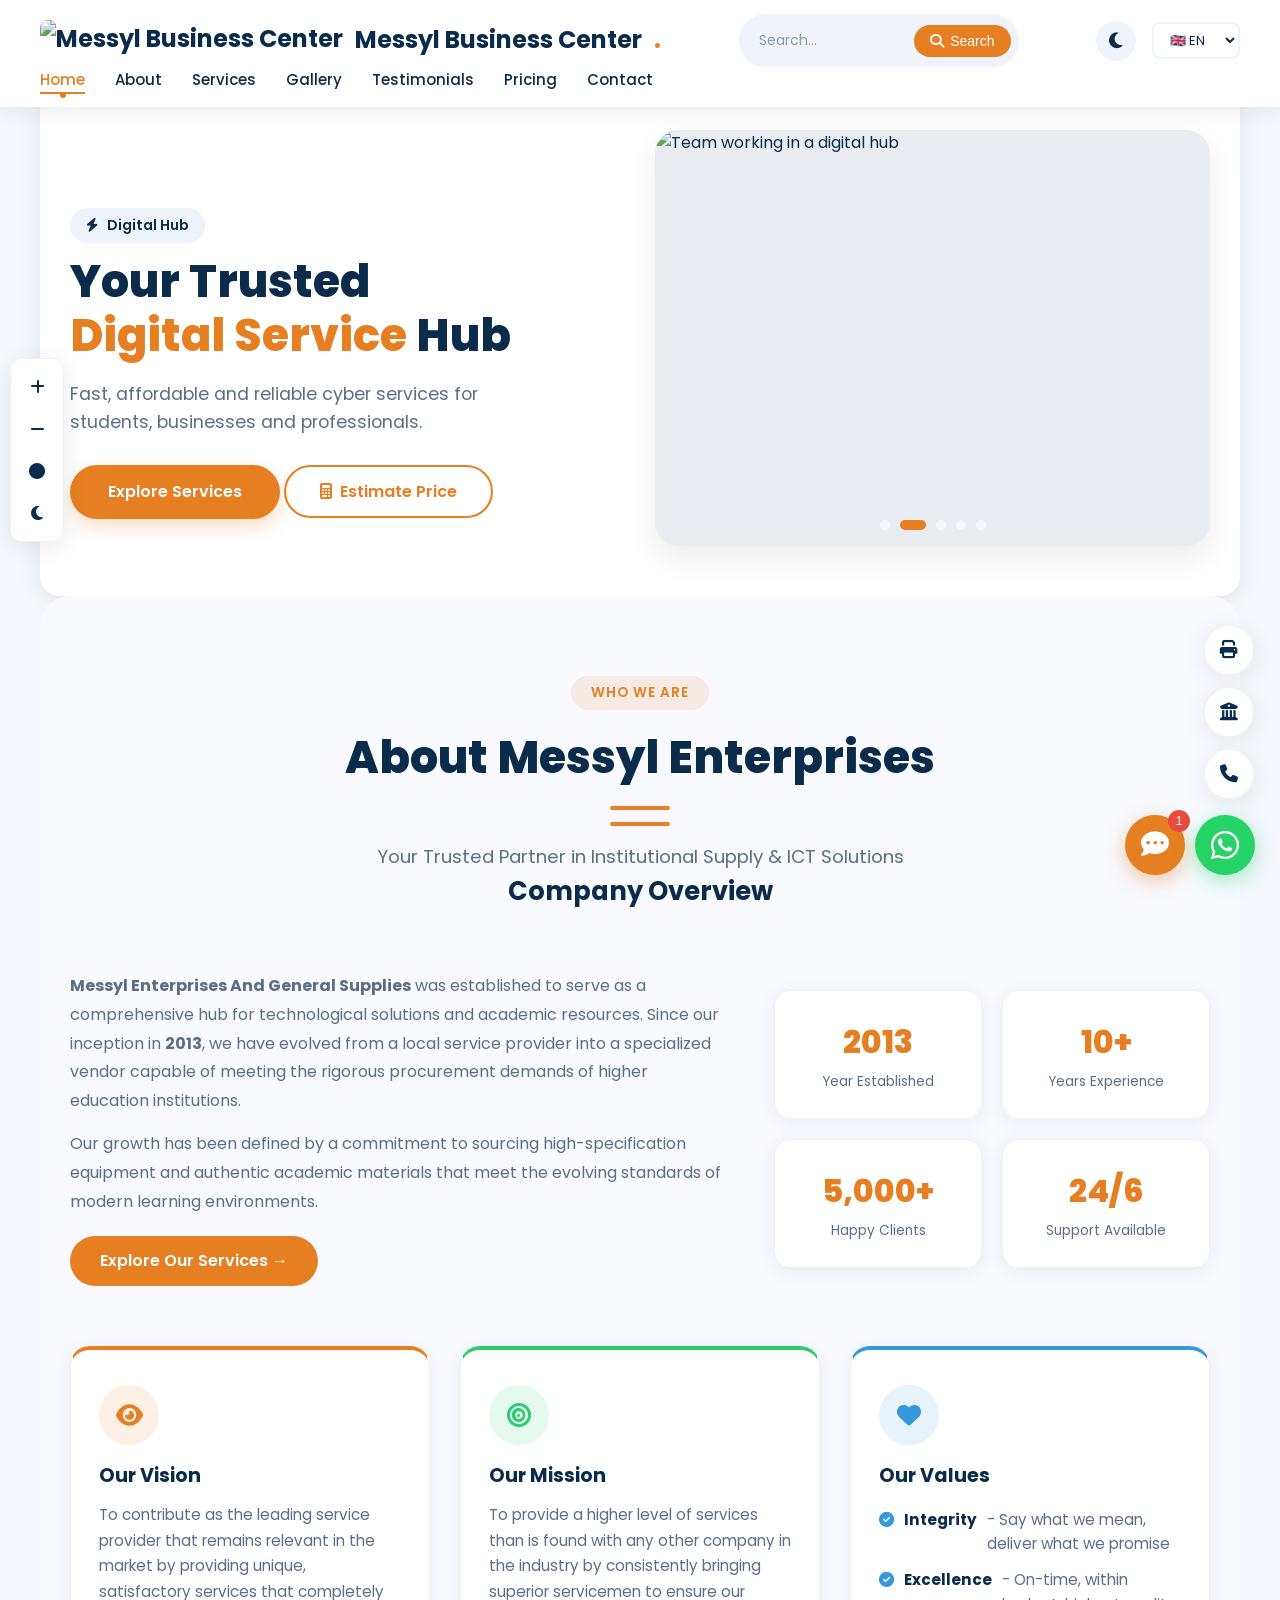
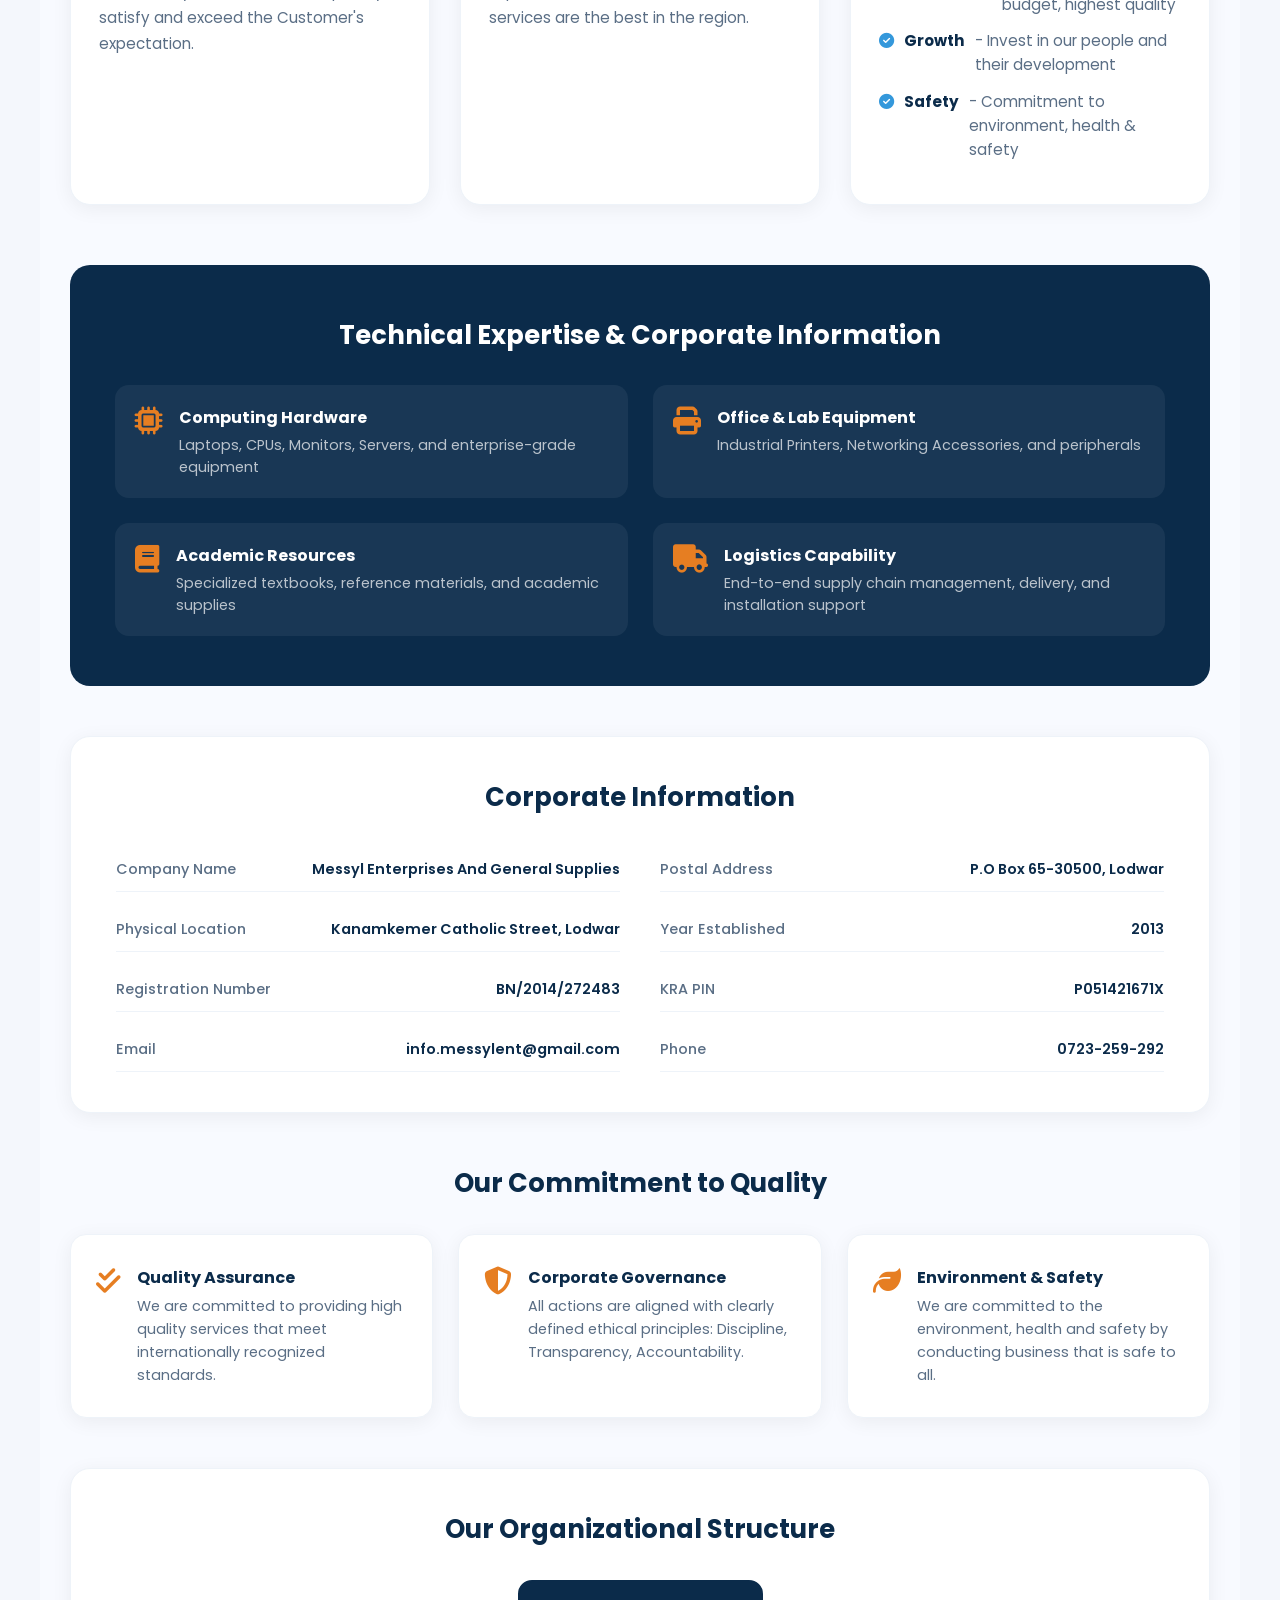
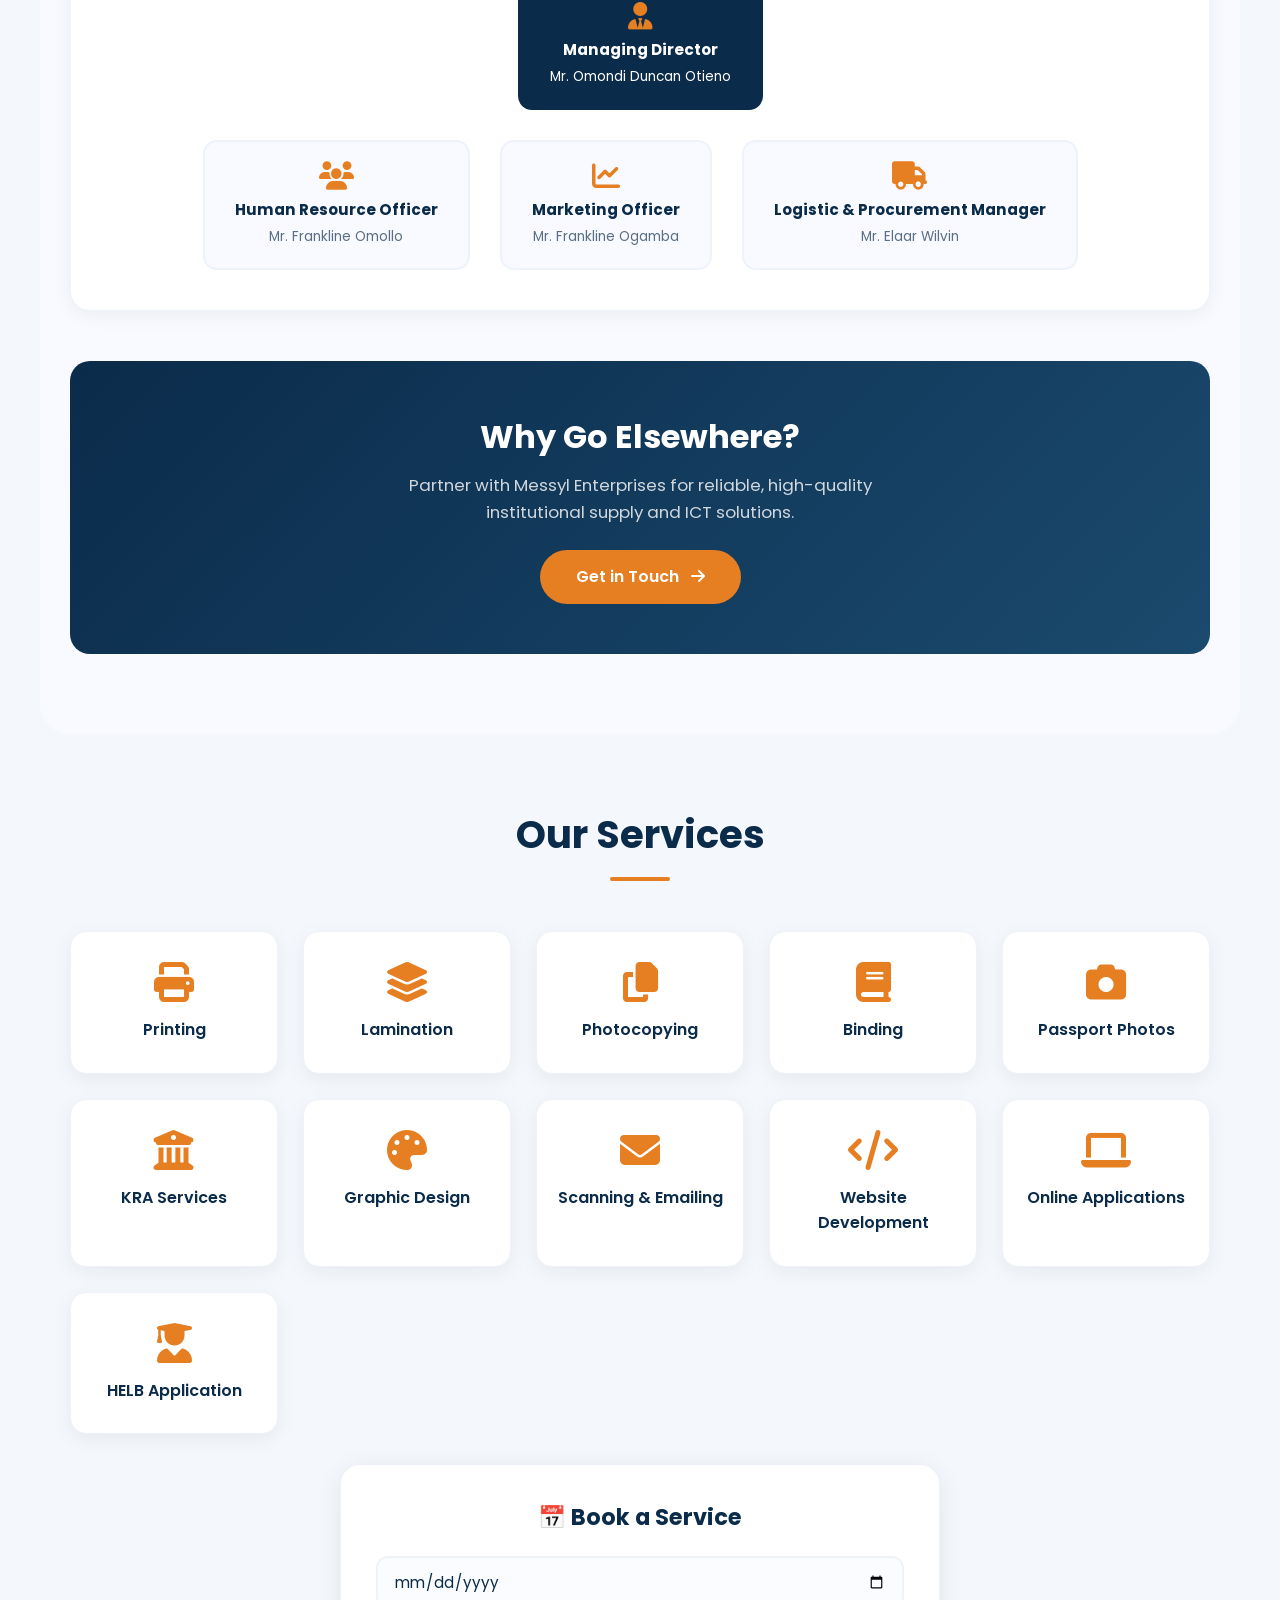
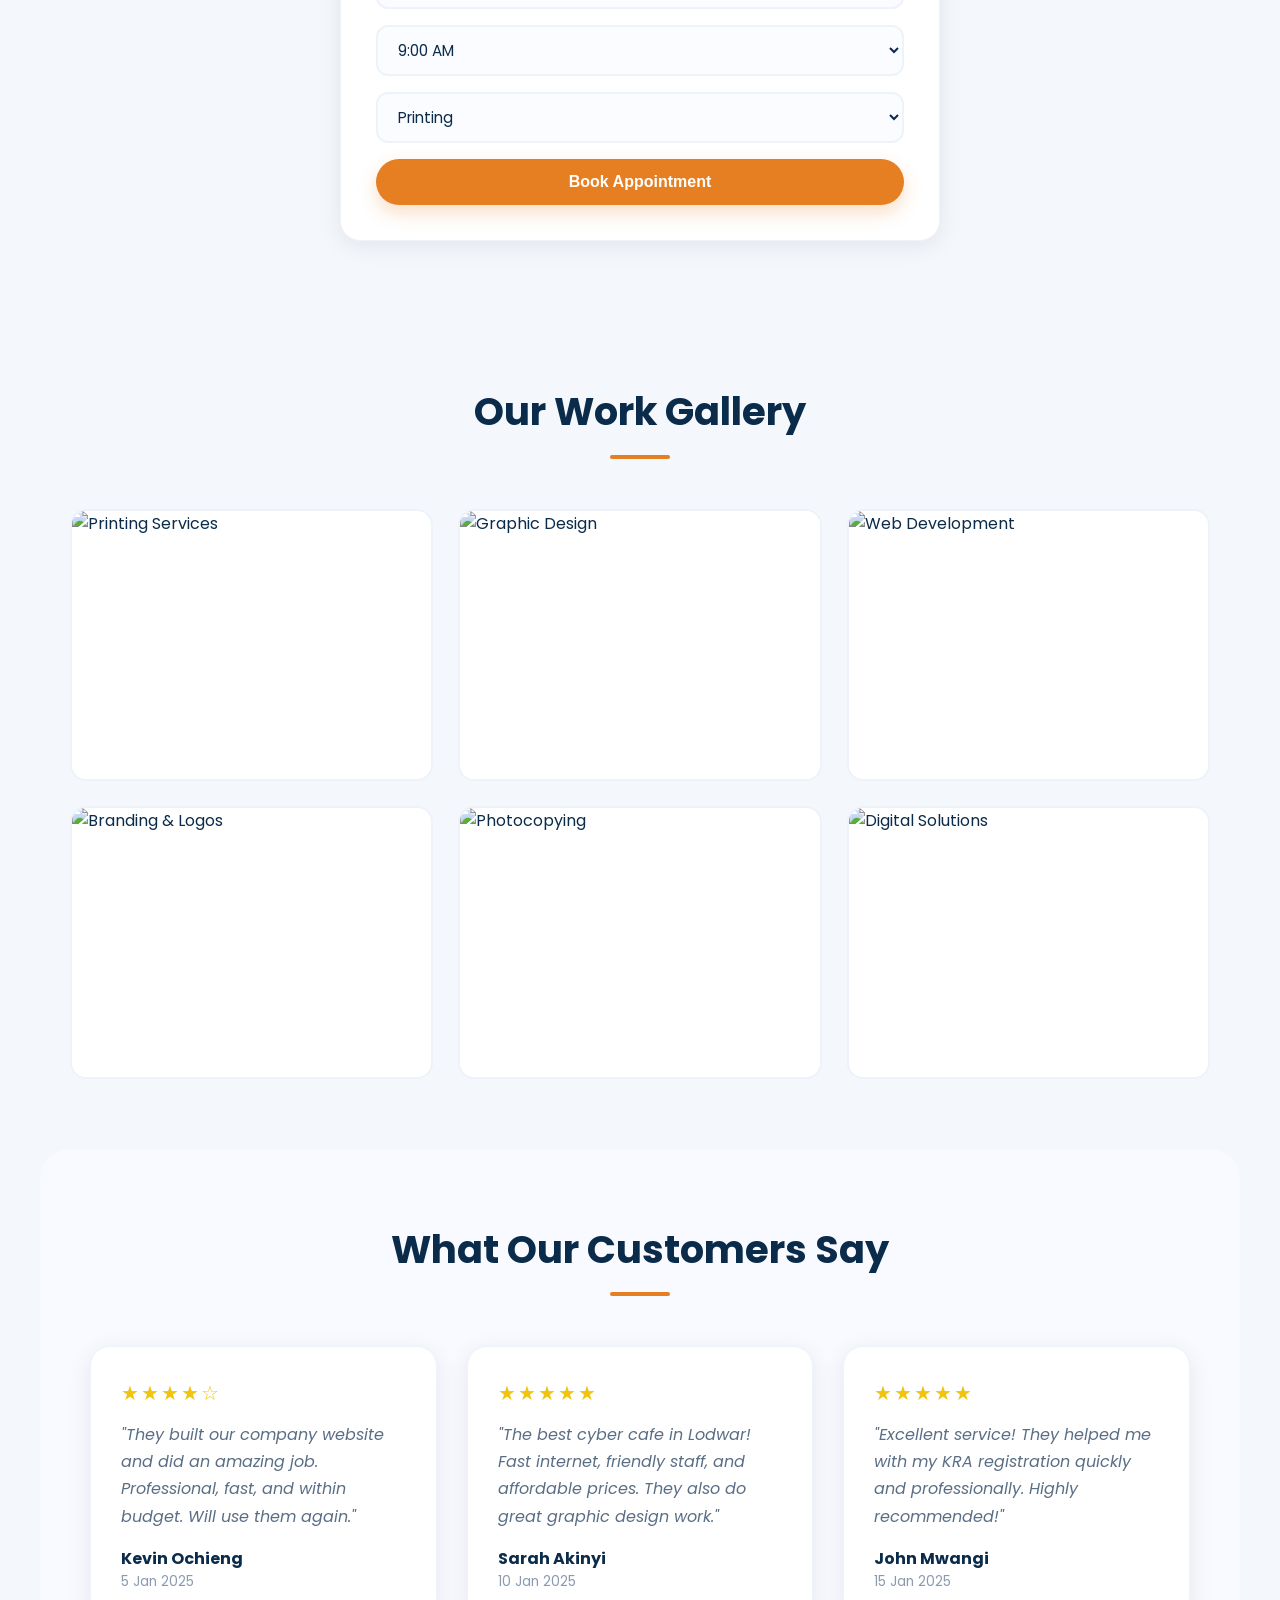
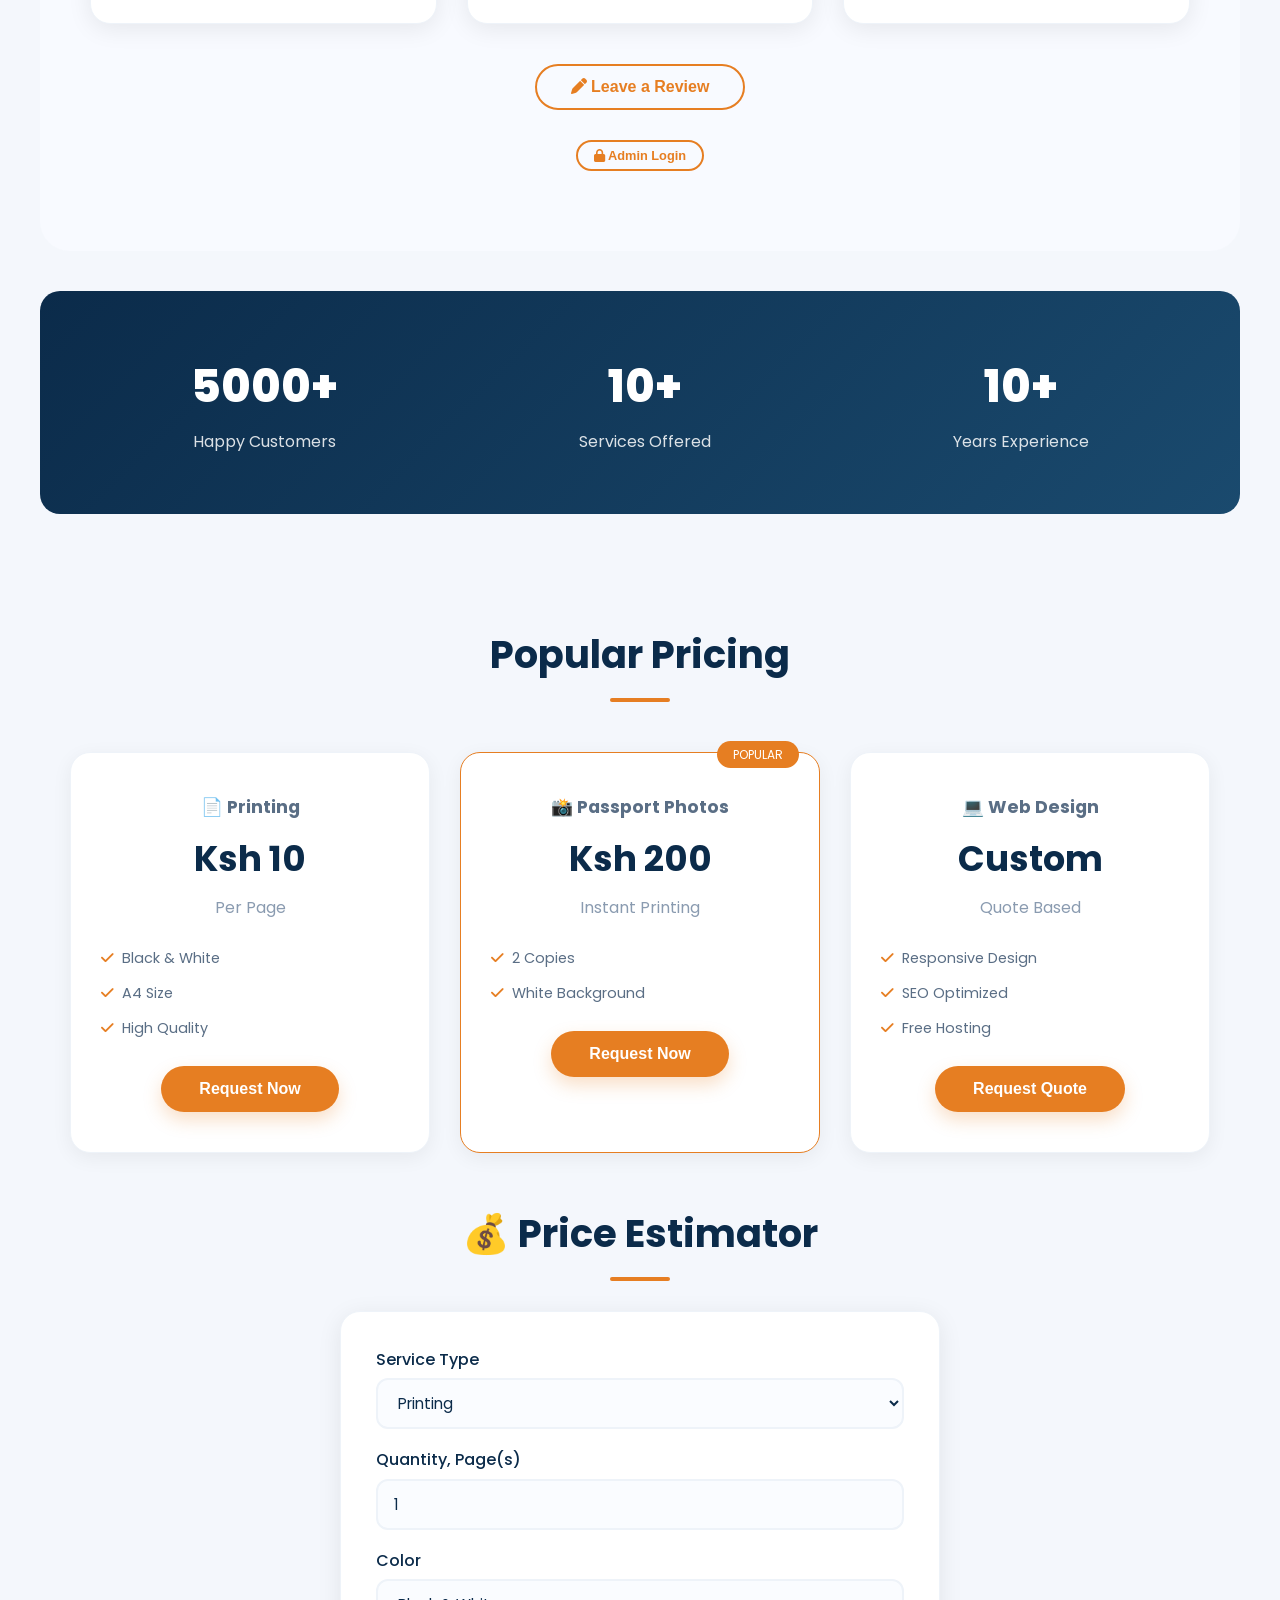
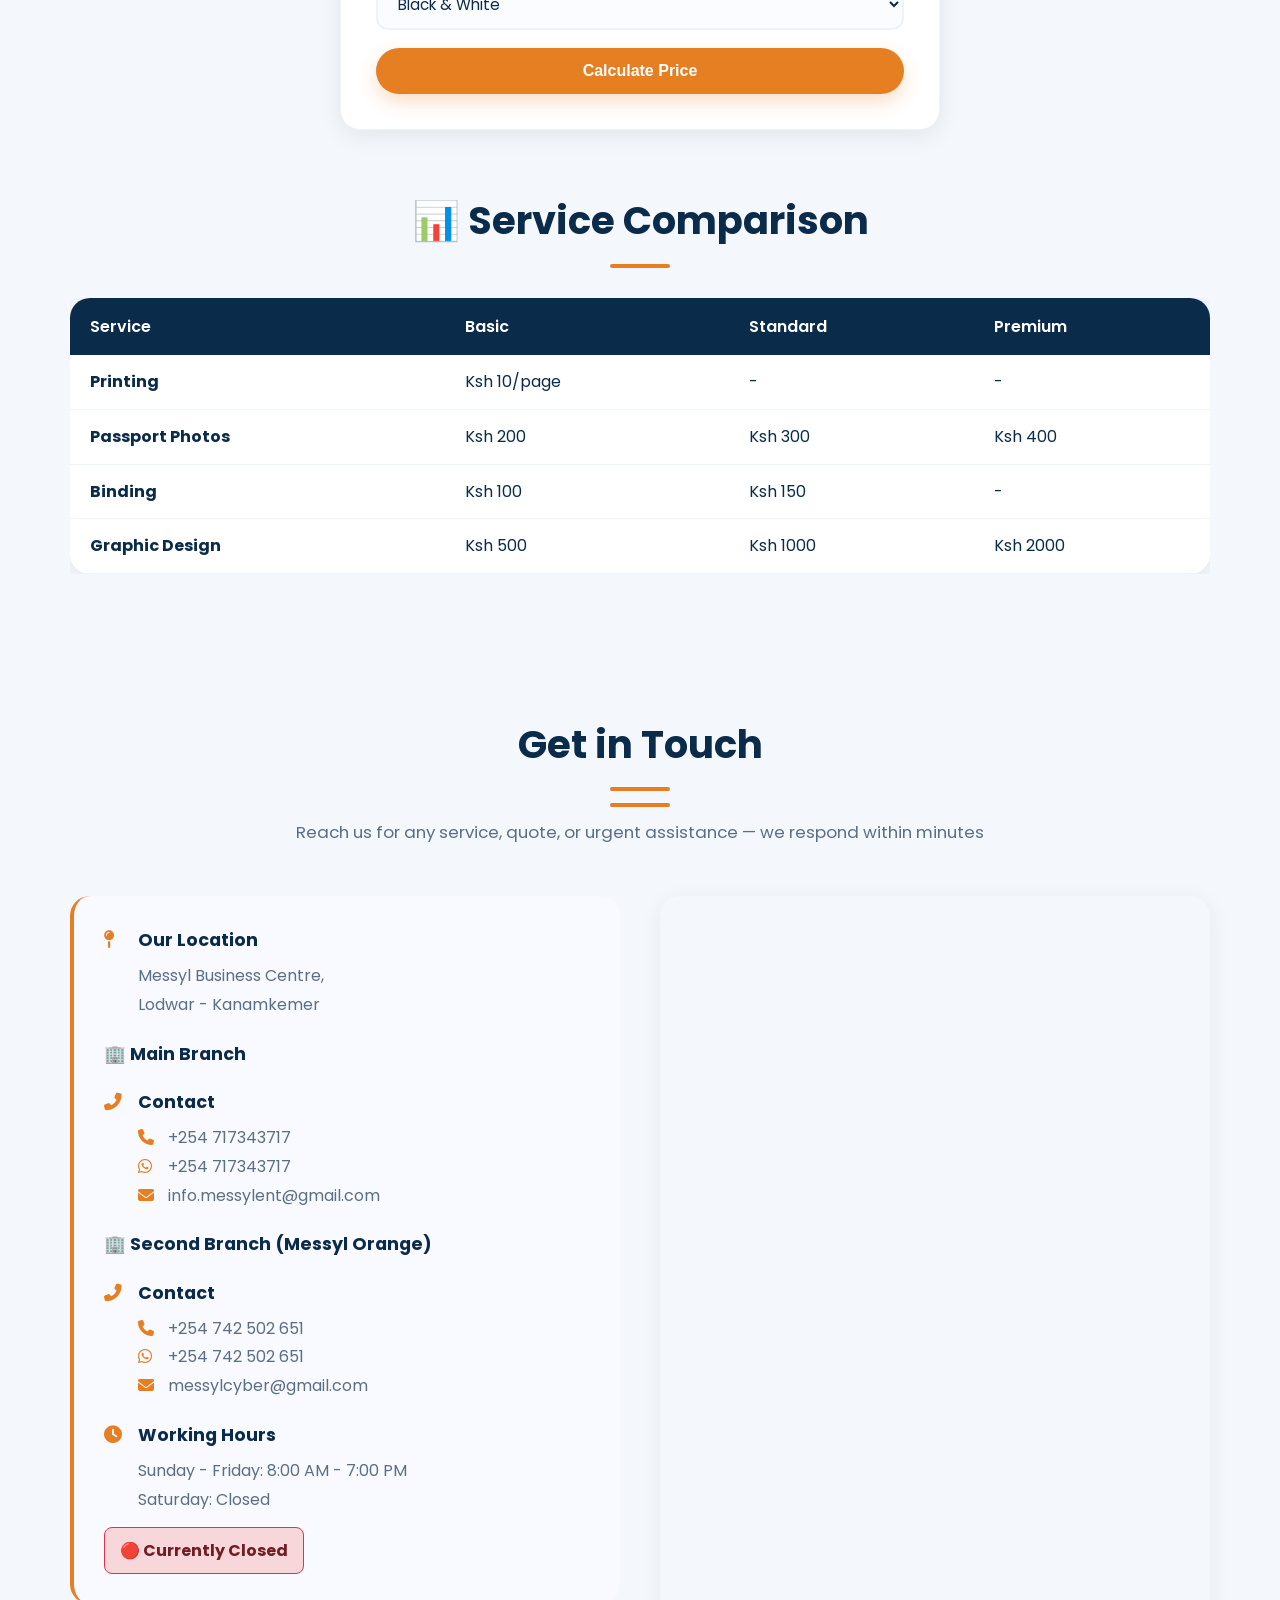
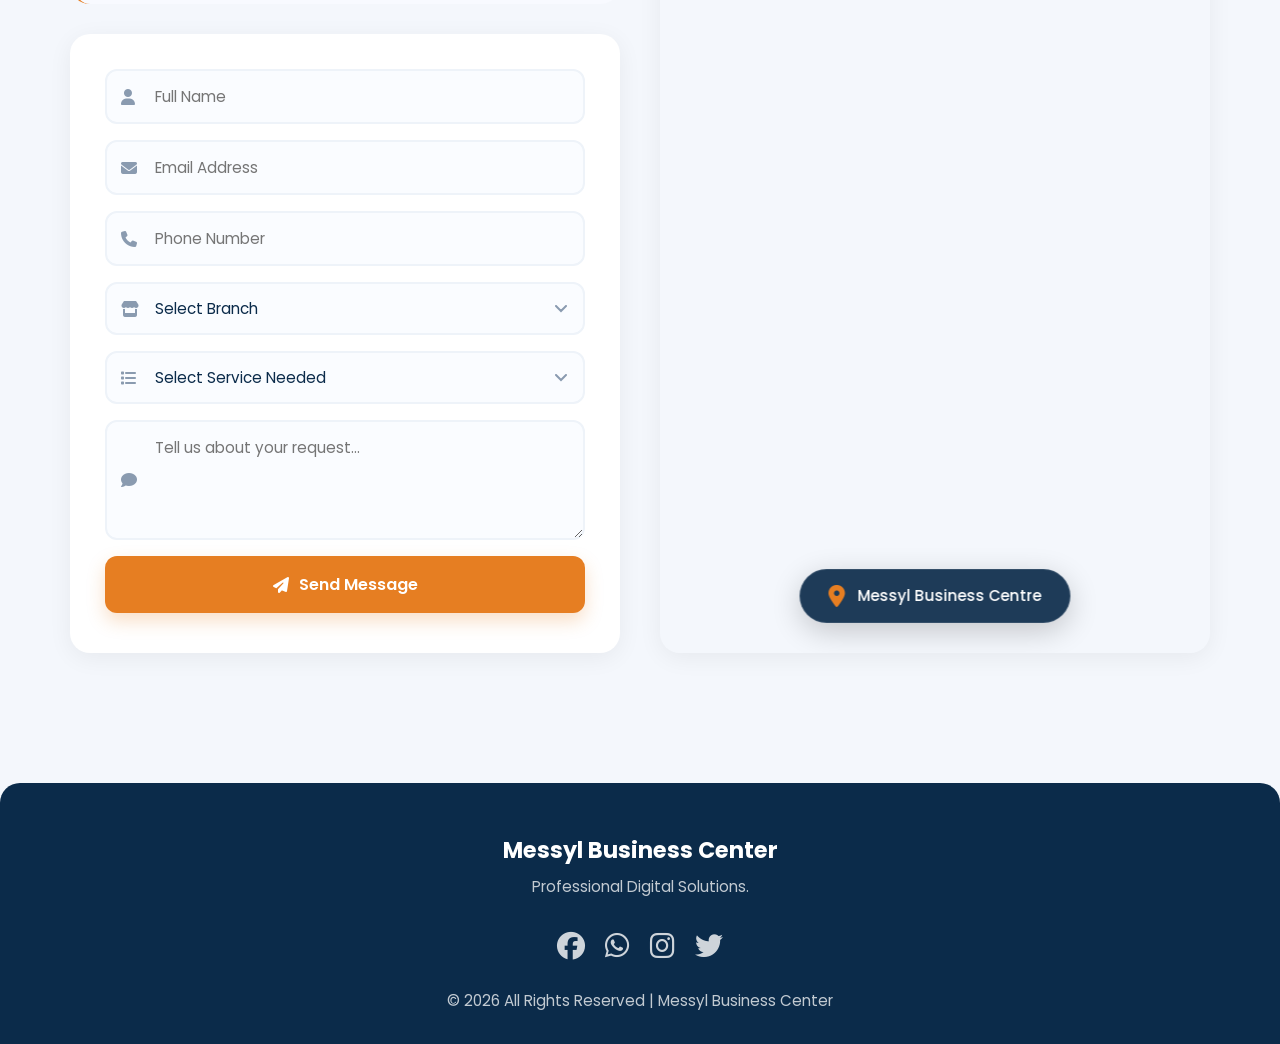
==== index.html @ 388bc9af "Optimised SE" ====
<!DOCTYPE html>
<html lang="en">
<head>
    <meta charset="UTF-8">
    <meta name="viewport" content="width=device-width, initial-scale=1.0">
    <meta name="description" content="Messyl Tech Solutions offers quality printing, photocopying, lamination, passport photos, KRA services, HELB applications, graphic design, website development, and online services in Lodwar (Kanamkemer).">
    <meta name="keywords" content="printing Lodwar-Kanamkemer, photocopying, lamination, passport photos, KRA services, HELB application, graphic design, website development, cyber cafe Lodwar">
    <meta name="author" content="Omondi Tech Solutions">
    <link rel="icon" href="images/favicon.png" type="image/png">
    <meta property="og:title" content="Omondi Tech Solutions">
    <meta property="og:description" content="Printing, KRA Services, Passport Photos, Graphic Design, Website Development and more.">
    <meta property="og:image" content="images/preview.jpg">
    <meta property="og:type" content="website">
    <meta name="viewport" content="width=device-width, initial-scale=1.0">
    <title>Messyl Cyber Tech Solutions | Printing, KRA, HELB & Graphic Design in Lodwar</title>
    <link href="https://fonts.googleapis.com/css2?family=Poppins:wght@300;400;500;600;700;800&display=swap" rel="stylesheet">
    <link rel="stylesheet" href="https://cdnjs.cloudflare.com/ajax/libs/font-awesome/6.7.2/css/all.min.css">
    <link rel="stylesheet" href="style.css">
</head>
<body>

    <!--ACCESSIBILITY TOOLBAR-->
    <div class="accessibility-toolbar" role="toolbar" aria-label="Accessibility options">
        <button onclick="increaseFont()" aria-label="Increase font size" title="Increase font size">
            <i class="fas fa-plus"></i>
        </button>
        <button onclick="decreaseFont()" aria-label="Decrease font size" title="Decrease font size">
            <i class="fas fa-minus"></i>
        </button>
        <button onclick="toggleContrast()" aria-label="Toggle high contrast" title="High contrast">
            <i class="fas fa-circle"></i>
        </button>
        <button onclick="toggleTheme()" aria-label="Toggle dark mode" title="Dark mode">
            <i class="fas fa-moon"></i>
        </button>
    </div>

    <!--NAVBAR  -->
    <div class="navbar-wrapper">
        <nav class="navbar">
            <div class="logo">
                <img src="mbc.jpeg" alt="Messyl Business Center">
                Messyl Business Center<span>.</span>
            </div>

            <div class="search-container">
                <input type="text" id="searchInput" placeholder="Search..." aria-label="Search">
                <button class="search-btn" id="searchBtn">
                    <i class="fas fa-search"></i>
                    <span>Search</span>
                </button>
            </div>

            <div style="display:flex;align-items:center;gap:8px;">
                <button class="theme-toggle" id="themeToggle" aria-label="Toggle dark mode">
                    <i class="fas fa-moon" id="themeIcon"></i>
                </button>
                <select class="language-switcher" id="languageSwitcher" aria-label="Select language">
                    <option value="en">🇬🇧 EN</option>
                    <option value="sw">🇰🇪 SW</option>
                </select>
                <button class="hamburger" id="hamburger" aria-label="Toggle menu">
                    <i class="fas fa-bars"></i>
                </button>
            </div>

            <ul class="nav-links" id="navLinks">
                <li><a href="#home" class="nav-link active">Home</a></li>
                <li><a href="#about" class="nav-link">About</a></li>
                <li><a href="#services" class="nav-link">Services</a></li>
                <li><a href="#gallery" class="nav-link">Gallery</a></li>
                <li><a href="#testimonials" class="nav-link">Testimonials</a></li>
                <li><a href="#pricing" class="nav-link">Pricing</a></li>
                <li><a href="#contact" class="nav-link">Contact</a></li>
            </ul>
        </nav>
    </div>

    <!--SEARCH OVERLAY-->
    <div class="search-overlay" id="searchOverlay">
        <div id="searchResults"></div>
    </div>

    <!-- HERO -->
    <div class="container" id="home">
        <section class="hero">
            <div class="hero-text">
                <br>
                <br>
                <span class="tag"><i class="fas fa-bolt" style="margin-right:6px;"></i> Digital Hub</span>
                <h1>Your Trusted <br><span>Digital Service</span> Hub</h1>
                <p>Fast, affordable and reliable cyber services for students, businesses and professionals.</p>
                <a href="#services" class="btn">Explore Services</a>
                <a href="#calculator" class="btn-outline">
                    <i class="fas fa-calculator"></i> Estimate Price
                </a>
            </div>

            <div class="hero-slider" id="heroSlider">
                <div class="slides-wrapper" id="slidesWrapper">
                    <img class="slide active" src="advert.jpeg" alt="MBC Poster">
                    <img class="slide" src="https://images.unsplash.com/photo-1497366216548-37526070297c?ixlib=rb-4.0.3&auto=format&fit=crop&w=800&q=80" alt="Team working in a digital hub">
                    <img class="slide" src="https://images.unsplash.com/photo-1552664730-d307ca884978?ixlib=rb-4.0.3&auto=format&fit=crop&w=800&q=80" alt="Business professionals collaborating">
                    <img class="slide" src="https://images.unsplash.com/photo-1524178232363-1fb2b075b655?ixlib=rb-4.0.3&auto=format&fit=crop&w=800&q=80" alt="Student using digital services">
                    <img class="slide" src="https://images.unsplash.com/photo-1531482615713-2afd69097998?ixlib=rb-4.0.3&auto=format&fit=crop&w=800&q=80" alt="Laptop and coffee shop environment">
                </div>
                <div class="slider-dots" id="sliderDots"></div>
            </div>
        </section>
    </div>

    <!--  ABOUT  -->
    <section id="about">
        <div class="about-container" id="about-messyl">
            <div class="about-header">
                <span class="about-badge">Who We Are</span>
                <h2>About Messyl Enterprises</h2>
                <div class="about-accent"></div>
                <p class="about-subtitle">Your Trusted Partner in Institutional Supply &amp; ICT Solutions</p>
                <h3>Company Overview</h3>

            </div>

            <div class="about-overview">
                <div class="about-text">
                   
                    <p><strong>Messyl Enterprises And General Supplies</strong> was established to serve as a comprehensive hub for technological solutions and academic resources. Since our inception in <strong>2013</strong>, we have evolved from a local service provider into a specialized vendor capable of meeting the rigorous procurement demands of higher education institutions.</p>
                    <p>Our growth has been defined by a commitment to sourcing high-specification equipment and authentic academic materials that meet the evolving standards of modern learning environments.</p>
                    <a href="#services" class="btn-about">Explore Our Services →</a>
                </div>
                <div class="about-stats-mini">
                    <div class="stat-item">
                        <span class="stat-number">2013</span>
                        <span class="stat-label">Year Established</span>
                    </div>
                    <div class="stat-item">
                        <span class="stat-number">10+</span>
                        <span class="stat-label">Years Experience</span>
                    </div>
                    <div class="stat-item">
                        <span class="stat-number">5,000+</span>
                        <span class="stat-label">Happy Clients</span>
                    </div>
                    <div class="stat-item">
                        <span class="stat-number">24/6</span>
                        <span class="stat-label">Support Available</span>
                    </div>
                </div>
            </div>

            <div class="about-vmv">
                <div class="vmv-card vision" id="vision">
                    <div class="vmv-icon"><i class="fas fa-eye"></i></div>
                    <h4>Our Vision</h4>
                    <p>To contribute as the leading service provider that remains relevant in the market by providing unique, satisfactory services that completely satisfy and exceed the Customer's expectation.</p>
                </div>
                <div class="vmv-card mission" id="mission">
                    <div class="vmv-icon"><i class="fas fa-bullseye"></i></div>
                    <h4>Our Mission</h4>
                    <p>To provide a higher level of services than is found with any other company in the industry by consistently bringing superior servicemen to ensure our services are the best in the region.</p>
                </div>
                <div class="vmv-card values" id="values">
                    <div class="vmv-icon"><i class="fas fa-heart"></i></div>
                    <h4>Our Values</h4>
                    <ul>
                        <li><i class="fas fa-check-circle"></i> <strong>Integrity</strong> - Say what we mean, deliver what we promise</li>
                        <li><i class="fas fa-check-circle"></i> <strong>Excellence</strong> - On-time, within budget, highest quality</li>
                        <li><i class="fas fa-check-circle"></i> <strong>Growth</strong> - Invest in our people and their development</li>
                        <li><i class="fas fa-check-circle"></i> <strong>Safety</strong> - Commitment to environment, health &amp; safety</li>
                    </ul>
                </div>
            </div>

            <div class="about-expertise">
                <h3>Technical Expertise &amp; Corporate Information</h3>
                <div class="expertise-grid">
                    <div class="expertise-item">
                        <i class="fas fa-microchip"></i>
                        <div>
                            <h4>Computing Hardware</h4>
                            <p>Laptops, CPUs, Monitors, Servers, and enterprise-grade equipment</p>
                        </div>
                    </div>
                    <div class="expertise-item">
                        <i class="fas fa-print"></i>
                        <div>
                            <h4>Office &amp; Lab Equipment</h4>
                            <p>Industrial Printers, Networking Accessories, and peripherals</p>
                        </div>
                    </div>
                    <div class="expertise-item">
                        <i class="fas fa-book"></i>
                        <div>
                            <h4>Academic Resources</h4>
                            <p>Specialized textbooks, reference materials, and academic supplies</p>
                        </div>
                    </div>
                    <div class="expertise-item">
                        <i class="fas fa-truck"></i>
                        <div>
                            <h4>Logistics Capability</h4>
                            <p>End-to-end supply chain management, delivery, and installation support</p>
                        </div>
                    </div>
                </div>
            </div>

            <div class="about-company-details">
                <h3>Corporate Information</h3>
                <div class="details-grid">
                    <div class="detail-item"><span class="detail-label">Company Name</span><span class="detail-value">Messyl Enterprises And General Supplies</span></div>
                    <div class="detail-item"><span class="detail-label">Postal Address</span><span class="detail-value">P.O Box 65-30500, Lodwar</span></div>
                    <div class="detail-item"><span class="detail-label">Physical Location</span><span class="detail-value">Kanamkemer Catholic Street, Lodwar</span></div>
                    <div class="detail-item"><span class="detail-label">Year Established</span><span class="detail-value">2013</span></div>
                    <div class="detail-item"><span class="detail-label">Registration Number</span><span class="detail-value">BN/2014/272483</span></div>
                    <div class="detail-item"><span class="detail-label">KRA PIN</span><span class="detail-value">P051421671X</span></div>
                    <div class="detail-item"><span class="detail-label">Email</span><span class="detail-value">info.messylent@gmail.com</span></div>
                    <div class="detail-item"><span class="detail-label">Phone</span><span class="detail-value">0723-259-292</span></div>
                </div>
            </div>

            <div class="about-quality">
                <h3>Our Commitment to Quality</h3>
                <div class="quality-grid">
                    <div class="quality-item">
                        <i class="fas fa-check-double"></i>
                        <div>
                            <h4>Quality Assurance</h4>
                            <p>We are committed to providing high quality services that meet internationally recognized standards.</p>
                        </div>
                    </div>
                    <div class="quality-item">
                        <i class="fas fa-shield-alt"></i>
                        <div>
                            <h4>Corporate Governance</h4>
                            <p>All actions are aligned with clearly defined ethical principles: Discipline, Transparency, Accountability.</p>
                        </div>
                    </div>
                    <div class="quality-item">
                        <i class="fas fa-leaf"></i>
                        <div>
                            <h4>Environment &amp; Safety</h4>
                            <p>We are committed to the environment, health and safety by conducting business that is safe to all.</p>
                        </div>
                    </div>
                </div>
            </div>

            <div class="about-structure">
                <h3>Our Organizational Structure</h3>
                <div class="structure-chart">
                    <div class="structure-top">
                        <div class="structure-node ceo">
                            <i class="fas fa-user-tie"></i>
                            <h4>Managing Director</h4>
                            <p>Mr. Omondi Duncan Otieno</p>
                        </div>
                    </div>
                    <div class="structure-bottom">
                        <div class="structure-node">
                            <i class="fas fa-users"></i>
                            <h4>Human Resource Officer</h4>
                            <p>Mr. Frankline Omollo</p>
                        </div>
                        <div class="structure-node">
                            <i class="fas fa-chart-line"></i>
                            <h4>Marketing Officer</h4>
                            <p>Mr. Frankline Ogamba</p>
                        </div>
                        <div class="structure-node">
                            <i class="fas fa-truck"></i>
                            <h4>Logistic &amp; Procurement Manager</h4>
                            <p>Mr. Elaar Wilvin</p>
                        </div>
                    </div>
                </div>
            </div>

            <div class="about-cta">
                <h3>Why Go Elsewhere?</h3>
                <p>Partner with Messyl Enterprises for reliable, high-quality institutional supply and ICT solutions.</p>
                <a href="#contact" class="btn-cta">Get in Touch <i class="fas fa-arrow-right"></i></a>
            </div>
        </div>
    </section>

    <!--  SERVICES  -->
    <section id="services">
        <h2>Our Services</h2>
        <div class="service-grid">
            <div class="card"><i class="fa-solid fa-print"></i><h3>Printing</h3></div>
            <div class="card"><i class="fa-solid fa-layer-group"></i><h3>Lamination</h3></div>
            <div class="card"><i class="fa-solid fa-copy"></i><h3>Photocopying</h3></div>
            <div class="card"><i class="fa-solid fa-book"></i><h3>Binding</h3></div>
            <div class="card"><i class="fa-solid fa-camera"></i><h3>Passport Photos</h3></div>
            <div class="card"><i class="fa-solid fa-building-columns"></i><h3>KRA Services</h3></div>
            <div class="card"><i class="fa-solid fa-palette"></i><h3>Graphic Design</h3></div>
            <div class="card"><i class="fa-solid fa-envelope"></i><h3>Scanning &amp; Emailing</h3></div>
            <div class="card"><i class="fa-solid fa-code"></i><h3>Website Development</h3></div>
            <div class="card"><i class="fa-solid fa-laptop"></i><h3>Online Applications</h3></div>
            <div class="card"><i class="fa-solid fa-user-graduate"></i><h3>HELB Application</h3></div>
        </div>

        <!--  BOOKING  -->
        <div class="booking-section" id="booking">
            <h3>📅 Book a Service</h3>
            <form id="bookingForm">
                <input type="date" id="bookingDate" min="2025-01-01">
                <select id="bookingTime">
                    <option value="09:00">9:00 AM</option>
                    <option value="10:00">10:00 AM</option>
                    <option value="11:00">11:00 AM</option>
                    <option value="12:00">12:00 PM</option>
                    <option value="14:00">2:00 PM</option>
                    <option value="15:00">3:00 PM</option>
                    <option value="16:00">4:00 PM</option>
                </select>
                <select id="bookingService">
                    <option value="Printing">Printing</option>
                    <option value="Lamination">Lamination</option>
                    <option value="Photocopying">Photocopying</option>
                    <option value="Binding">Binding</option>
                    <option value="Passport Photos">Passport Photos</option>
                    <option value="KRA Services">KRA Services</option>
                    <option value="Graphic Design">Graphic Design</option>
                    <option value="Website Development">Website Development</option>
                </select>
                <button type="submit" class="btn" style="width:100%;">Book Appointment</button>
            </form>
        </div>
    </section>

    <!--  WORK GALLERY  -->
    <section id="gallery">
        <h2>Our Work Gallery</h2>
        <div class="gallery-grid" id="galleryGrid">
            
        </div>
    </section>

    <!--  TESTIMONIALS / REVIEWS  -->
    <section id="testimonials">
        <h2>What Our Customers Say</h2>

        <div class="testimonial-grid" id="reviewsGrid">
        </div>

        <div class="review-btn-container">
            <button onclick="toggleReviewForm()" class="btn-outline">
                <i class="fas fa-pen"></i> Leave a Review
            </button>
        </div>

        <div class="review-form-wrapper" id="reviewFormWrapper" style="display: none;">
            <div class="review-form-container">
                <h3>✍️ Share Your Experience</h3>
                <form id="reviewForm">
                    <div class="review-input-group">
                        <input type="text" id="reviewName" placeholder="Your Name" required>
                    </div>
                    <div class="review-input-group">
                        <div class="star-rating" id="starRating">
                            <span class="star" data-value="1">★</span>
                            <span class="star" data-value="2">★</span>
                            <span class="star" data-value="3">★</span>
                            <span class="star" data-value="4">★</span>
                            <span class="star" data-value="5">★</span>
                        </div>
                        <span id="ratingDisplay" style="margin-left: 12px; color: var(--gray-light); font-size: 0.9rem;">Select rating</span>
                        <input type="hidden" id="reviewRating" value="0">
                    </div>
                    <div class="review-input-group">
                        <textarea id="reviewComment" rows="3" placeholder="Tell us about your experience..." required></textarea>
                    </div>
                    <div style="display: flex; gap: 12px;">
                        <button type="submit" class="btn" style="flex: 1;">
                            <i class="fas fa-paper-plane"></i> Submit Review
                        </button>
                        <button type="button" onclick="toggleReviewForm()" class="btn-outline" style="flex: 0.5;">
                            Cancel
                        </button>
                    </div>
                </form>
            </div>
        </div>

        <!-- Admin Controls -->
        <div class="admin-controls" id="adminControls">
            <button onclick="loginAsAdmin()" class="btn-outline" style="padding: 6px 16px; font-size: 0.8rem;">
                <i class="fas fa-lock"></i> Admin Login
            </button>
        </div>

<!-- Debug Section - Only visible to admin -->
<div id="debugSection" style="display: none;">
    <h4>📊 Review Database</h4>
    <pre id="debugOutput">Loading...</pre>
    <div class="debug-actions">
        <button onclick="debugReviews()" class="btn" style="padding: 6px 16px; font-size: 0.8rem;">
            <i class="fas fa-sync"></i> Refresh
        </button>
        <button onclick="clearAllReviews()" class="btn-outline" style="padding: 6px 16px; font-size: 0.8rem; border-color: #e74c3c; color: #e74c3c;">
            <i class="fas fa-trash"></i> Delete All
        </button>
        <button onclick="resetToDefaults()" class="btn-outline" style="padding: 6px 16px; font-size: 0.8rem; border-color: #e67e22; color: #e67e22;">
            <i class="fas fa-undo"></i> Reset Defaults
        </button>
        <button onclick="addSampleReviews()" class="btn-outline" style="padding: 6px 16px; font-size: 0.8rem; border-color: #2ecc71; color: #2ecc71;">
            <i class="fas fa-plus"></i> Add Samples
        </button>
    </div>
</div>

<!-- Debug Toggle - Hidden by default, only shown when admin is logged in -->
<div class="debug-toggle" id="debugToggle" style="display: none;">
    <button onclick="toggleDebug()" class="btn-outline" style="padding: 4px 12px; font-size: 0.7rem; opacity: 0.5;">
        🔧 Debug
    </button>
</div>
    </section>

    <!--  STATS  -->
    <div class="stats">
        <div><h1>5000+</h1><p>Happy Customers</p></div>
        <div><h1>10+</h1><p>Services Offered</p></div>
        <div><h1>10+</h1><p>Years Experience</p></div>
    </div>

    <!--  PRICING  -->
    <section id="pricing">
        <h2>Popular Pricing</h2>
        <div class="pricing-grid">
            <div class="price-card">
                <h3>📄 Printing</h3>
                <h1>Ksh 10</h1>
                <p>Per Page</p>
                <ul class="feature-list">
                    <li><i class="fas fa-check"></i> Black & White</li>
                    <li><i class="fas fa-check"></i> A4 Size</li>
                    <li><i class="fas fa-check"></i> High Quality</li>
                </ul>
                <button class="btn" onclick="quickOrder('Printing')">Request Now</button>
            </div>
            <div class="price-card" style="border-color:var(--primary);position:relative;">
                <span style="position:absolute;top:-12px;right:20px;background:var(--primary);color:white;padding:4px 16px;border-radius:20px;font-size:12px;">POPULAR</span>
                <h3>📸 Passport Photos</h3>
                <h1>Ksh 200</h1>
                <p>Instant Printing</p>
                <ul class="feature-list">
                    <li><i class="fas fa-check"></i> 2 Copies</li>
                    <li><i class="fas fa-check"></i> White Background</li>
                   
                </ul>
                <button class="btn" onclick="quickOrder('Passport Photos')">Request Now</button>
            </div>
            <div class="price-card">
                <h3>💻 Web Design</h3>
                <h1>Custom</h1>
                <p>Quote Based</p>
                <ul class="feature-list">
                    <li><i class="fas fa-check"></i> Responsive Design</li>
                    <li><i class="fas fa-check"></i> SEO Optimized</li>
                    <li><i class="fas fa-check"></i> Free Hosting</li>
                </ul>
                <button class="btn" onclick="quickOrder('Web Design')">Request Quote</button>
            </div>
        </div>
                <!--  PRICE CALCULATOR  -->
        <div id="calculator" style="margin-top:50px;">
            <h2 style="margin-bottom:30px;">💰 Price Estimator</h2>
            <div class="calculator-container">
                <div class="calc-group">
                    <label>Service Type</label>
                    <select id="calcService">
                        <option value="printing">Printing</option>
                        <option value="lamination">lamination</option>
                        <option value="photos">Passport Photos</option>
                        <option value="binding">Binding</option>
                        <option value="design">Graphic Design</option>
                    </select>
                </div>
                <div class="calc-group">
                    <label>Quantity, Page(s)</label>
                    <input type="number" id="calcQuantity" value="1" min="1">
                </div>
                <div class="calc-group" id="calcOptions">
                    <label>Color</label>
                    <select id="calcColor">
                        <option value="bw">Black & White</option>
                        <option value="color">Color</option>
                    </select>
                </div>
                <button onclick="calculatePrice()" class="btn" style="width:100%;">Calculate Price</button>
                <div id="calcResult" class="calc-result" style="display:none;">
                    <h3>Estimated Price: <span id="priceDisplay">Ksh 0</span></h3>
                </div>
            </div>
        </div>


        <!--  COMPARISON TABLE  -->
        <div style="margin-top:60px;">
            <h2 style="margin-bottom:30px;">📊 Service Comparison</h2>
            <div class="comparison-table">
                <table>
                    <thead>
                        <tr>
                            <th>Service</th>
                            <th>Basic</th>
                            <th>Standard</th>
                            <th>Premium</th>
                        </tr>
                    </thead>
                    <tbody>
                        <tr>
                            <td><strong>Printing</strong></td>
                            <td>Ksh 10/page</td>
                            <td>-</td>
                            <td>-</td>
                        </tr>
                        <tr>
                            <td><strong>Passport Photos</strong></td>
                            <td>Ksh 200</td>
                            <td>Ksh 300</td>
                            <td>Ksh 400</td>
                        </tr>
                        <tr>
                            <td><strong>Binding</strong></td>
                            <td>Ksh 100</td>
                            <td>Ksh 150</td>
                            <td>-</td>
                        </tr>
                        <tr>
                            <td><strong>Graphic Design</strong></td>
                            <td>Ksh 500</td>
                            <td>Ksh 1000</td>
                            <td>Ksh 2000</td>
                        </tr>
                    </tbody>
                </table>
            </div>
        </div>
    </section>

    <!--  CONTACT  -->
    <section id="contact">
        <div class="section-header">
            <h2>Get in Touch</h2>
            <div class="accent"></div>
            <p>Reach us for any service, quote, or urgent assistance — we respond within minutes</p>
        </div>
        <div class="contact-wrap">
            <div class="contact-left">
                <div class="contact-info">
                    <h3><i class="fas fa-map-pin"></i> Our Location</h3>
                    <p>Messyl Business Centre, <br>Lodwar - Kanamkemer</p>

                    <h3>🏢 Main Branch</h3>
                    <h3><i class="fas fa-phone-alt"></i> Contact</h3>
                    <p>
                        <i class="fas fa-phone"></i> <a href="tel:+254717343717">+254 717343717</a><br>
                        <i class="fab fa-whatsapp"></i> <a href="https://wa.me/254717343717">+254 717343717</a><br>
                        <i class="fas fa-envelope"></i> info.messylent@gmail.com
                    </p>

                    <h3>🏢 Second Branch (Messyl Orange)</h3>
                    <h3><i class="fas fa-phone-alt"></i> Contact</h3>
                    <p>
                        <i class="fas fa-phone"></i> <a href="tel:+254742502651">+254 742 502 651</a><br>
                        <i class="fab fa-whatsapp"></i> <a href="https://wa.me/254742502651">+254 742 502 651</a><br>
                        <i class="fas fa-envelope"></i> messylcyber@gmail.com
                    </p>

                    <h3><i class="fas fa-clock"></i> Working Hours</h3>
                    <p>
                        Sunday - Friday: 8:00 AM - 7:00 PM<br>
                        Saturday: Closed
                    </p>
                    <div id="working-status" class="working-status"></div>
                </div>

                <div class="contact-form">
                    <form id="contactForm">
                        <div class="input-group">
                            <i class="fas fa-user"></i>
                            <input id="name" type="text" placeholder="Full Name" required>
                        </div>
                        <div class="input-group">
                            <i class="fas fa-envelope"></i>
                            <input id="email" type="email" placeholder="Email Address" required>
                        </div>
                        <div class="input-group">
                            <i class="fas fa-phone"></i>
                            <input id="phone" type="tel" placeholder="Phone Number">
                        </div>
                        <div class="input-group">
                            <i class="fas fa-store"></i>
                            <select id="branchSelect" required>
                                <option value="">Select Branch</option>
                                <option value="main">Main Branch - Kanamkemer Catholic Street</option>
                                <option value="second">Second Branch - (Messyl Orange) Kanam Junction</option>
                            </select>
                        </div>
                        <div class="branch-info" id="branchInfo"></div>
                        <div class="input-group">
                            <i class="fas fa-list"></i>
                            <select id="service">
                                <option value="">Select Service Needed</option>
                                <option>Printing/Copying</option>
                                <option>Passport Photos</option>
                                <option>KRA Services</option>
                                <option>Graphic Design</option>
                                <option>Website Development</option>
                                <option>HELB / Online Application</option>
                                <option>Other</option>
                            </select>
                        </div>
                        <div class="input-group">
                            <i class="fas fa-comment"></i>
                            <textarea id="message" rows="3" placeholder="Tell us about your request..."></textarea>
                        </div>
                        <button type="submit" class="btn-primary">
                            <i class="fas fa-paper-plane"></i> Send Message
                        </button>
                    </form>
                </div>
            </div>

            <div class="contact-right">
                <div class="map-container">
                    <iframe src="https://www.google.com/maps/embed?pb=!1m18!1m12!1m3!1d3641.59162928874!2d35.59858017453498!3d3.1043542968712314!2m3!1f0!2f0!3f0!3m2!1i1024!2i768!4f13.1!3m3!1m2!1s0x179ea10017e61789%3A0xa2c27d39506725ed!2sMessyl%20Business%20Center!5e1!3m2!1sen!2ske!4v1781862423328!5m2!1sen!2ske" width="100%" height="100%" style="border:0; border-radius: 16px;" allowfullscreen="" loading="lazy" referrerpolicy="no-referrer-when-downgrade">
                    </iframe>
                    <div class="map-overlay">
                        <i class="fas fa-map-marker-alt"></i>
                        <span>Messyl Business Centre</span>
                    </div>
                </div>
            </div>
        </div>

        <!--  NEWSLETTER  -->
          <!--
        <div class="newsletter-section">
            <h3>📧 Get Updates & Offers</h3>
            <p>Subscribe to receive special offers and service updates</p>
            <form id="newsletterForm" class="newsletter-form">
                <input type="email" id="newsletterEmail" placeholder="Your email address" required>
                <button type="submit" class="btn">Subscribe</button>
            </form>
        </div>
    -->
    </section>

    <!--  IMAGE MODAL / LIGHTBOX  -->
    <div class="image-modal" id="imageModal">
        <button class="modal-close" onclick="closeModal()">&times;</button>
        <button class="modal-nav prev" onclick="prevImage()">&#10094;</button>
        <button class="modal-nav next" onclick="nextImage()">&#10095;</button>
        <img id="modalImage" src="" alt="Gallery image">
        <div class="modal-counter" id="modalCounter">1 / 1</div>
    </div>

    <!--  FOOTER  -->
    <footer>
        <h3>Messyl Business Center</h3>
        <p>Professional Digital Solutions.</p>
        <div class="socials">
            <a href="#" aria-label="Facebook"><i class="fab fa-facebook"></i></a>
            <a href="#" aria-label="WhatsApp"><i class="fab fa-whatsapp"></i></a>
            <a href="#" aria-label="Instagram"><i class="fab fa-instagram"></i></a>
            <a href="#" aria-label="Twitter"><i class="fab fa-twitter"></i></a>
        </div>
        <p>&copy; 2026 All Rights Reserved | Messyl Business Center</p>
    </footer>

    <!--  WHATSAPP FLOAT  -->
    <a href="https://wa.me/254717343717" class="whatsapp" id="whatsappFloat" target="_blank" aria-label="Chat on WhatsApp">
        <i class="fab fa-whatsapp"></i>
    </a>

    <!--  QUICK ACTIONS  -->
    <div class="quick-actions">
        <button onclick="quickAction('print')" title="Print Now">
            <i class="fas fa-print"></i>
            <span class="tooltip">Print Now</span>
        </button>
        <button onclick="quickAction('kra')" title="KRA Help">
            <i class="fas fa-building-columns"></i>
            <span class="tooltip">KRA Help</span>
        </button>
        <button onclick="quickAction('call')" title="Call Us">
            <i class="fas fa-phone"></i>
            <span class="tooltip">Call Us</span>
        </button>
    </div>

    <!--  CHAT WIDGET  -->
    <div class="chat-widget">
        <button class="chat-toggle" id="chatToggle" onclick="toggleChat()" aria-label="Open chat">
            <i class="fas fa-comment-dots"></i>
            <span class="chat-badge">1</span>
        </button>
        <div class="chat-popup" id="chatPopup">
            <div class="chat-header">
                <h4>💬 Chat with us</h4>
                <button onclick="toggleChat()">✕</button>
            </div>
            <div class="chat-body">
                <p>👋 Hi! How can we help you today?</p>
                <div class="quick-replies">
                    <button onclick="quickReply('Printing')">🖨️ Printing</button>
                    <button onclick="quickReply('KRA Services')">📄 KRA</button>
                    <button onclick="quickReply('Website Development')">💻 Website</button>
                    <button onclick="quickReply('Passport Photos')">📸 Photos</button>
                </div>
            </div>
            <div class="chat-footer">
                <input type="text" id="chatInput" placeholder="Type a message..." onkeypress="if(event.key==='Enter')sendChatMessage()">
                <button onclick="sendChatMessage()"><i class="fas fa-paper-plane"></i></button>
            </div>
        </div>
    </div>

    <script src="script.js"></script>
</body>
</html>
---- style.css ----
/*  BASE STYLES  */
* {
    margin: 0;
    padding: 0;
    box-sizing: border-box;
}

:root {
    --primary: #e67e22;
    --primary-dark: #cf711f;
    --dark: #0b2b4a;
    --dark-light: #1a4a6e;
    --gray: #5a6e85;
    --gray-light: #8a9bb0;
    --bg: #f4f7fc;
    --white: #ffffff;
    --shadow: 0 5px 25px rgba(0, 0, 0, 0.08);
    --radius: 20px;
    --transition: 0.3s ease;
    --bg-modal: rgba(0, 0, 0, 0.9);
}

html {
    scroll-behavior: smooth;
    scroll-padding-top: 90px;
}

body {
    font-family: 'Poppins', sans-serif;
    background: var(--bg);
    color: var(--dark);
    line-height: 1.6;
    padding-top: 90px;
    transition: background 0.3s, color 0.3s;
}

/*  DARK MODE  */
body.dark-mode {
    --bg: #0d1117;
    --dark: #f0f6fc;
    --gray: #b0b8c4;
    --gray-light: #6e7b8a;
    --white: #161b22;
    --bg-modal: rgba(0, 0, 0, 0.95);
    background: var(--bg);
    color: var(--dark);
}

body.dark-mode .navbar-wrapper {
    background: #161b22;
    box-shadow: 0 4px 20px rgba(0, 0, 0, 0.4);
}

body.dark-mode .container,
body.dark-mode .card,
body.dark-mode .price-card,
body.dark-mode .contact-form,
body.dark-mode .about-company-details,
body.dark-mode .about-structure,
body.dark-mode .quality-item,
body.dark-mode .vmv-card,
body.dark-mode .stat-item,
body.dark-mode .testimonial-card,
body.dark-mode .review-form-container,
body.dark-mode .calculator-container,
body.dark-mode .booking-section,
body.dark-mode .newsletter-section {
    background: #1c2333;
    border-color: #2d3748;
}

body.dark-mode .contact-info {
    background: #1c2333;
}

body.dark-mode .search-container {
    background: #2d3748;
}

body.dark-mode .search-container input {
    color: #f0f6fc;
}

body.dark-mode .nav-links {
    background: #161b22;
}

body.dark-mode .hero-text .tag {
    background: #2d3748;
    color: #f0f6fc;
}

body.dark-mode .about-expertise {
    background: #0d1117;
}

body.dark-mode .structure-node {
    background: #1c2333;
    border-color: #2d3748;
}

body.dark-mode .structure-node.ceo {
    background: #0d1117;
    border-color: #0d1117;
}

body.dark-mode .working-status.open {
    background: #1a3a2a;
    color: #4caf50;
    border-color: #4caf50;
}

body.dark-mode .working-status.closed {
    background: #3a1a1a;
    color: #ef5350;
    border-color: #ef5350;
}

body.dark-mode .working-status.soon {
    background: #3a2a1a;
    color: #ffc107;
    border-color: #ffc107;
}

body.dark-mode .search-overlay {
    background: #161b22;
    border-top-color: var(--primary);
}

body.dark-mode .search-overlay .result-item {
    border-bottom-color: #2d3748;
}

body.dark-mode .search-overlay .result-item:hover {
    background: #1c2333;
}

body.dark-mode .search-overlay .result-item .result-title {
    color: #f0f6fc;
}

body.dark-mode .input-group input,
body.dark-mode .input-group select,
body.dark-mode .input-group textarea {
    background: #1c2333;
    border-color: #2d3748;
    color: #f0f6fc;
}

body.dark-mode .input-group input:focus,
body.dark-mode .input-group select:focus,
body.dark-mode .input-group textarea:focus {
    background: #1c2333;
}

body.dark-mode footer {
    background: #0d1117;
}

body.dark-mode .map-overlay {
    background: rgba(13, 17, 23, 0.95);
}

body.dark-mode .comparison-table table {
    background: #1c2333;
}

body.dark-mode .comparison-table th {
    background: #0d1117;
}

body.dark-mode .comparison-table td {
    border-color: #2d3748;
}

body.dark-mode .quick-actions button {
    background: #1c2333;
    color: #f0f6fc;
    border-color: #2d3748;
}

body.dark-mode .quick-actions button:hover {
    background: var(--primary);
    color: white;
}

body.dark-mode .theme-toggle {
    background: #2d3748;
    color: #f0f6fc;
}

body.dark-mode .chat-popup {
    background: #1c2333;
    border-color: #2d3748;
}

body.dark-mode .chat-body p {
    background: #2d3748;
    color: #f0f6fc;
}

body.dark-mode .chat-footer input {
    background: #1c2333;
    border-color: #2d3748;
    color: #f0f6fc;
}

body.dark-mode .chat-footer {
    border-top-color: #2d3748;
}

/*  ACCESSIBILITY TOOLBAR  */
.accessibility-toolbar {
    position: fixed;
    left: 10px;
    top: 50%;
    transform: translateY(-50%);
    z-index: 9999;
    display: flex;
    flex-direction: column;
    gap: 6px;
    background: var(--white);
    padding: 10px 8px;
    border-radius: 12px;
    box-shadow: var(--shadow);
    border: 1px solid #eef3f9;
    transition: background 0.3s;
}

body.dark-mode .accessibility-toolbar {
    background: #1c2333;
    border-color: #2d3748;
}

.accessibility-toolbar button {
    width: 36px;
    height: 36px;
    border: none;
    border-radius: 8px;
    background: transparent;
    color: var(--dark);
    cursor: pointer;
    font-size: 16px;
    transition: var(--transition);
    display: flex;
    align-items: center;
    justify-content: center;
}

.accessibility-toolbar button:hover {
    background: var(--primary);
    color: white;
}

/*  NAVBAR  */
.navbar-wrapper {
    position: fixed;
    top: 0;
    left: 0;
    right: 0;
    z-index: 1000;
    background: var(--white);
    box-shadow: 0 4px 20px rgba(0, 0, 0, 0.08);
    padding: 0 30px;
    transition: background 0.3s;
}

.navbar {
    max-width: 1200px;
    margin: 0 auto;
    display: flex;
    justify-content: space-between;
    align-items: center;
    padding: 14px 0;
    flex-wrap: wrap;
    position: relative;
}

.logo {
    display: flex;
    align-items: center;
    gap: 12px;
    font-size: 24px;
    font-weight: 700;
    color: var(--dark);
}

.logo span {
    color: var(--primary);
}

.logo img {
    height: 42px;
    width: auto;
    border-radius: 8px;
}

/*  THEME TOGGLE  */
.theme-toggle {
    background: #f0f4fa;
    border: none;
    border-radius: 50%;
    width: 40px;
    height: 40px;
    cursor: pointer;
    font-size: 18px;
    color: var(--dark);
    transition: var(--transition);
    display: flex;
    align-items: center;
    justify-content: center;
    margin-right: 8px;
}

.theme-toggle:hover {
    background: var(--primary);
    color: white;
    transform: rotate(20deg);
}

body.dark-mode .theme-toggle {
    background: #2d3748;
    color: #f0f6fc;
}

/*  SEARCH  */
.search-container {
    display: flex;
    align-items: center;
    background: #f0f4fa;
    border-radius: 30px;
    padding: 6px 6px 6px 18px;
    transition: var(--transition);
    border: 2px solid transparent;
    flex: 0 1 280px;
}

.search-container:focus-within {
    border-color: var(--primary);
    background: var(--white);
    box-shadow: 0 0 0 4px rgba(230, 126, 34, 0.1);
}

.search-container input {
    border: none;
    background: transparent;
    padding: 8px 0;
    font-family: 'Poppins', sans-serif;
    font-size: 14px;
    color: var(--dark);
    width: 100%;
    outline: none;
}

.search-container input::placeholder {
    color: var(--gray-light);
}

.search-container .search-btn {
    background: var(--primary);
    border: none;
    color: white;
    padding: 8px 16px;
    border-radius: 30px;
    cursor: pointer;
    font-size: 14px;
    transition: var(--transition);
    display: flex;
    align-items: center;
    gap: 6px;
    white-space: nowrap;
}

.search-container .search-btn:hover {
    background: var(--primary-dark);
    transform: scale(1.02);
}

.search-overlay {
    display: none;
    position: fixed;
    top: 90px;
    left: 0;
    right: 0;
    background: var(--white);
    box-shadow: 0 20px 40px rgba(0, 0, 0, 0.1);
    padding: 30px;
    max-height: 70vh;
    overflow-y: auto;
    z-index: 999;
    border-top: 3px solid var(--primary);
    transition: background 0.3s;
}

.search-overlay.active {
    display: block;
}

.search-overlay .result-item {
    padding: 12px 20px;
    border-bottom: 1px solid #eef3f9;
    cursor: pointer;
    transition: var(--transition);
    display: flex;
    align-items: center;
    gap: 15px;
}

.search-overlay .result-item:hover {
    background: #f8faff;
    padding-left: 28px;
}

.search-overlay .result-item i {
    color: var(--primary);
    font-size: 18px;
    width: 24px;
}

.search-overlay .result-item .result-title {
    font-weight: 500;
    color: var(--dark);
}

.search-overlay .result-item .result-desc {
    font-size: 13px;
    color: var(--gray-light);
}

.no-results {
    text-align: center;
    color: var(--gray-light);
    padding: 30px;
}

/*  NAV LINKS  */
.nav-links {
    display: flex;
    gap: 30px;
    list-style: none;
    font-weight: 500;
    align-items: center;
}

.nav-links a {
    text-decoration: none;
    color: var(--dark);
    transition: var(--transition);
    font-size: 15px;
    position: relative;
}

.nav-links a::after {
    content: '';
    position: absolute;
    bottom: -4px;
    left: 0;
    width: 0;
    height: 2px;
    background: var(--primary);
    transition: var(--transition);
}

.nav-links a:hover::after,
.nav-links a.active::after {
    width: 100%;
}

.nav-links a:hover,
.nav-links a.active {
    color: var(--primary);
}

.nav-links a.active::before {
    content: '';
    position: absolute;
    bottom: -8px;
    left: 50%;
    transform: translateX(-50%);
    width: 6px;
    height: 6px;
    background: var(--primary);
    border-radius: 50%;
    animation: pulse-dot 1.5s ease-in-out infinite;
}

@keyframes pulse-dot {
    0%,
    100% {
        transform: translateX(-50%) scale(1);
        opacity: 1;
    }
    50% {
        transform: translateX(-50%) scale(1.5);
        opacity: 0.7;
    }
}

.hamburger {
    display: none;
    font-size: 28px;
    cursor: pointer;
    color: var(--dark);
    background: none;
    border: none;
    padding: 5px;
}

/*  LANGUAGE SWITCHER  */
.language-switcher {
    padding: 6px 12px;
    border-radius: 8px;
    border: 2px solid #eef3f9;
    background: transparent;
    font-family: 'Poppins', sans-serif;
    font-size: 13px;
    color: var(--dark);
    cursor: pointer;
    transition: var(--transition);
}

.language-switcher:focus {
    outline: none;
    border-color: var(--primary);
}

body.dark-mode .language-switcher {
    border-color: #2d3748;
    background: #1c2333;
    color: #f0f6fc;
}

/*  CONTAINER  */
.container {
    max-width: 1200px;
    margin: 0 auto;
    padding: 20px 30px 40px;
    background: var(--white);
    border-radius: var(--radius);
    box-shadow: var(--shadow);
    transition: background 0.3s;
}

/*  HERO  */
.hero {
    display: flex;
    flex-wrap: wrap;
    align-items: center;
    justify-content: space-between;
    padding: 20px 0 10px;
    gap: 30px;
    animation: fadeInUp 0.9s ease;
}

.hero-text {
    flex: 1 1 45%;
}

.hero-text .tag {
    background: #eef3f9;
    color: var(--dark);
    font-size: 14px;
    font-weight: 600;
    padding: 6px 16px;
    border-radius: 30px;
    display: inline-block;
    margin-bottom: 12px;
}

.hero-text h1 {
    font-size: 2.8rem;
    font-weight: 800;
    color: var(--dark);
    line-height: 1.2;
}

.hero-text h1 span {
    color: var(--primary);
}

.hero-text p {
    margin: 18px 0 28px;
    color: var(--gray);
    font-size: 1.1rem;
    max-width: 450px;
    line-height: 1.6;
}

.btn {
    background: var(--primary);
    color: white;
    border: none;
    padding: 14px 38px;
    border-radius: 40px;
    font-weight: 600;
    font-size: 1rem;
    cursor: pointer;
    transition: var(--transition);
    box-shadow: 0 8px 18px rgba(230, 126, 34, 0.25);
    display: inline-block;
    text-decoration: none;
}

.btn:hover {
    background: var(--primary-dark);
    transform: translateY(-2px);
    box-shadow: 0 12px 25px rgba(230, 126, 34, 0.35);
}

.btn-outline {
    background: transparent;
    color: var(--primary);
    border: 2px solid var(--primary);
    padding: 12px 34px;
    border-radius: 40px;
    font-weight: 600;
    font-size: 1rem;
    cursor: pointer;
    transition: var(--transition);
    display: inline-block;
    text-decoration: none;
}

.btn-outline:hover {
    background: var(--primary);
    color: white;
    transform: translateY(-2px);
}
/*  BUTTON FIX FOR MOBILE  */
.hero-text .btn-group {
    display: flex;
    gap: 12px;
    flex-wrap: wrap;
    margin-top: 10px;
}

.hero-text .btn,
.hero-text .btn-outline {
    display: inline-flex;
    align-items: center;
    justify-content: center;
    gap: 8px;
    white-space: nowrap;
}

/*  RESPONSIVE FIXES  */

@media (max-width: 768px) {
    .hero-text .btn-group {
        flex-direction: column;
        width: 100%;
    }
    
    .hero-text .btn,
    .hero-text .btn-outline {
        width: 100%;
        justify-content: center;
        padding: 14px 20px;
        font-size: 1rem;
        text-align: center;
        white-space: normal;
    }
    
    .hero-text .btn-outline {
        margin-left: 0 !important;
    }
}

@media (max-width: 480px) {
    .hero-text .btn,
    .hero-text .btn-outline {
        padding: 12px 16px;
        font-size: 0.95rem;
        width: 100%;
    }
}

/*  HERO SLIDER  */
.hero-slider {
    flex: 1 1 45%;
    position: relative;
    border-radius: 24px;
    overflow: hidden;
    box-shadow: 0 12px 30px rgba(0, 0, 0, 0.08);
    aspect-ratio: 4 / 3;
    background: #e9edf2;
    min-height: 220px;
}

.slides-wrapper {
    width: 100%;
    height: 100%;
    position: relative;
}

.slide {
    position: absolute;
    top: 0;
    left: 0;
    width: 100%;
    height: 100%;
    object-fit: cover;
    opacity: 0;
    transition: opacity 1s ease-in-out;
}

.slide.active {
    opacity: 1;
}

.slider-dots {
    position: absolute;
    bottom: 16px;
    left: 50%;
    transform: translateX(-50%);
    display: flex;
    gap: 10px;
    z-index: 5;
}

.slider-dots span {
    width: 10px;
    height: 10px;
    border-radius: 50%;
    background: rgba(255, 255, 255, 0.5);
    cursor: pointer;
    transition: var(--transition);
}

.slider-dots span.active-dot {
    background: var(--primary);
    width: 26px;
    border-radius: 20px;
}

/*  SECTION COMMON  */
section {
    padding: 70px 30px;
    max-width: 1200px;
    margin: 0 auto;
}

section h2 {
    font-size: 2.4rem;
    font-weight: 700;
    color: var(--dark);
    text-align: center;
    margin-bottom: 50px;
}

section h2::after {
    content: '';
    display: block;
    width: 60px;
    height: 4px;
    background: var(--primary);
    margin: 12px auto 0;
    border-radius: 4px;
}

/* ABOUT  */
#about {
    padding: 80px 30px;
    max-width: 1200px;
    margin: 0 auto;
    background: #f8faff;
    border-radius: 30px;
    transition: background 0.3s;
}

body.dark-mode #about {
    background: #0d1117;
}

.about-container {
    max-width: 1200px;
    margin: 0 auto;
}

.about-header {
    text-align: center;
    margin-bottom: 60px;
}

.about-badge {
    display: inline-block;
    background: rgba(230, 126, 34, 0.12);
    color: var(--primary);
    padding: 6px 20px;
    border-radius: 30px;
    font-size: 0.85rem;
    font-weight: 600;
    letter-spacing: 1px;
    text-transform: uppercase;
    margin-bottom: 12px;
}

.about-header h2 {
    font-size: 2.8rem;
    font-weight: 800;
    color: var(--dark);
    margin-bottom: 8px;
}
.about-header h3 {
    font-size: 1.6rem;
    color: var(--dark);
    margin-bottom: 16px;
    margin-left: 150px;
    margin-right: 150px;
   
}

.about-accent {
    width: 60px;
    height: 4px;
    background: var(--primary);
    margin: 12px auto 16px;
    border-radius: 4px;
}

.about-subtitle {
    font-size: 1.15rem;
    color: var(--gray);
    max-width: 600px;
    margin: 0 auto;
}

.about-overview {
    display: grid;
    grid-template-columns: 1.5fr 1fr;
    gap: 50px;
    margin-bottom: 60px;
    align-items: center;
}

.about-text p {
    color: var(--gray);
    line-height: 1.8;
    margin-bottom: 14px;
}

.btn-about {
    display: inline-block;
    background: var(--primary);
    color: white;
    padding: 12px 30px;
    border-radius: 40px;
    text-decoration: none;
    font-weight: 600;
    transition: var(--transition);
    margin-top: 6px;
}

.btn-about:hover {
    background: var(--primary-dark);
    transform: translateX(4px);
}

.about-stats-mini {
    display: grid;
    grid-template-columns: 1fr 1fr;
    gap: 20px;
}

.stat-item {
    background: var(--white);
    padding: 25px 20px;
    border-radius: 16px;
    text-align: center;
    box-shadow: 0 4px 20px rgba(0, 0, 0, 0.06);
    transition: var(--transition);
    border: 1px solid #eef3f9;
}

.stat-item:hover {
    transform: translateY(-4px);
    box-shadow: 0 8px 30px rgba(0, 0, 0, 0.1);
    border-color: var(--primary);
}

.stat-number {
    display: block;
    font-size: 2rem;
    font-weight: 800;
    color: var(--primary);
}

.stat-label {
    display: block;
    font-size: 0.85rem;
    color: var(--gray);
    margin-top: 4px;
}

.about-vmv {
    display: grid;
    grid-template-columns: repeat(3, 1fr);
    gap: 30px;
    margin-bottom: 60px;
}

.vmv-card {
    background: var(--white);
    padding: 35px 28px;
    border-radius: var(--radius);
    box-shadow: 0 4px 20px rgba(0, 0, 0, 0.06);
    transition: var(--transition);
    border: 1px solid #eef3f9;
}

.vmv-card:hover {
    transform: translateY(-6px);
    box-shadow: 0 12px 40px rgba(0, 0, 0, 0.08);
}

.vmv-card.vision {
    border-top: 4px solid var(--primary);
}
.vmv-card.mission {
    border-top: 4px solid #2ecc71;
}
.vmv-card.values {
    border-top: 4px solid #3498db;
}

.vmv-icon {
    width: 60px;
    height: 60px;
    border-radius: 50%;
    display: flex;
    align-items: center;
    justify-content: center;
    font-size: 24px;
    margin-bottom: 16px;
}

.vmv-card.vision .vmv-icon {
    background: rgba(230, 126, 34, 0.12);
    color: var(--primary);
}
.vmv-card.mission .vmv-icon {
    background: rgba(46, 204, 113, 0.12);
    color: #2ecc71;
}
.vmv-card.values .vmv-icon {
    background: rgba(52, 152, 219, 0.12);
    color: #3498db;
}

.vmv-card h4 {
    font-size: 1.2rem;
    color: var(--dark);
    margin-bottom: 10px;
}

.vmv-card p {
    color: var(--gray);
    line-height: 1.7;
    font-size: 0.95rem;
}

.vmv-card ul {
    list-style: none;
    padding: 0;
}

.vmv-card ul li {
    color: var(--gray);
    padding: 6px 0;
    font-size: 0.95rem;
    display: flex;
    align-items: flex-start;
    gap: 10px;
}

.vmv-card ul li i {
    color: #3498db;
    margin-top: 4px;
    flex-shrink: 0;
}

.vmv-card ul li strong {
    color: var(--dark);
}

.about-expertise {
    background: var(--dark);
    border-radius: var(--radius);
    padding: 50px 45px;
    margin-bottom: 50px;
}

.about-expertise h3 {
    color: white;
    font-size: 1.6rem;
    text-align: center;
    margin-bottom: 30px;
}

.expertise-grid {
    display: grid;
    grid-template-columns: repeat(2, 1fr);
    gap: 25px;
}

.expertise-item {
    display: flex;
    align-items: flex-start;
    gap: 16px;
    background: rgba(255, 255, 255, 0.06);
    padding: 20px;
    border-radius: 14px;
    transition: var(--transition);
}

.expertise-item:hover {
    background: rgba(255, 255, 255, 0.12);
    transform: translateX(4px);
}

.expertise-item i {
    font-size: 28px;
    color: var(--primary);
    flex-shrink: 0;
    margin-top: 2px;
}

.expertise-item h4 {
    color: white;
    font-size: 1rem;
    margin-bottom: 4px;
}

.expertise-item p {
    color: rgba(255, 255, 255, 0.7);
    font-size: 0.9rem;
    line-height: 1.5;
}

.about-company-details {
    background: var(--white);
    border-radius: var(--radius);
    padding: 40px 45px;
    margin-bottom: 50px;
    box-shadow: 0 4px 20px rgba(0, 0, 0, 0.06);
    border: 1px solid #eef3f9;
}

.about-company-details h3 {
    font-size: 1.6rem;
    color: var(--dark);
    text-align: center;
    margin-bottom: 30px;
}

.details-grid {
    display: grid;
    grid-template-columns: repeat(2, 1fr);
    gap: 16px 40px;
}

.detail-item {
    display: flex;
    justify-content: space-between;
    padding: 10px 0;
    border-bottom: 1px solid #eef3f9;
}

.detail-label {
    color: var(--gray);
    font-weight: 500;
    font-size: 0.9rem;
}

.detail-value {
    color: var(--dark);
    font-weight: 600;
    font-size: 0.9rem;
    text-align: right;
}

.about-quality {
    margin-bottom: 50px;
}

.about-quality h3 {
    font-size: 1.6rem;
    color: var(--dark);
    text-align: center;
    margin-bottom: 30px;
}

.quality-grid {
    display: grid;
    grid-template-columns: repeat(3, 1fr);
    gap: 25px;
}

.quality-item {
    background: var(--white);
    padding: 30px 25px;
    border-radius: 16px;
    box-shadow: 0 4px 20px rgba(0, 0, 0, 0.06);
    border: 1px solid #eef3f9;
    transition: var(--transition);
    display: flex;
    align-items: flex-start;
    gap: 16px;
}

.quality-item:hover {
    transform: translateY(-4px);
    box-shadow: 0 8px 30px rgba(0, 0, 0, 0.1);
    border-color: var(--primary);
}

.quality-item i {
    font-size: 28px;
    color: var(--primary);
    flex-shrink: 0;
    margin-top: 2px;
}

.quality-item h4 {
    color: var(--dark);
    font-size: 1rem;
    margin-bottom: 4px;
}

.quality-item p {
    color: var(--gray);
    font-size: 0.9rem;
    line-height: 1.6;
}

.about-structure {
    background: var(--white);
    border-radius: var(--radius);
    padding: 40px 45px;
    margin-bottom: 50px;
    box-shadow: 0 4px 20px rgba(0, 0, 0, 0.06);
    border: 1px solid #eef3f9;
}

.about-structure h3 {
    font-size: 1.6rem;
    color: var(--dark);
    text-align: center;
    margin-bottom: 30px;
}

.structure-chart {
    display: flex;
    flex-direction: column;
    align-items: center;
    gap: 30px;
}

.structure-top {
    display: flex;
    justify-content: center;
}

.structure-bottom {
    display: flex;
    justify-content: center;
    gap: 30px;
    flex-wrap: wrap;
}

.structure-node {
    background: #f8faff;
    padding: 20px 30px;
    border-radius: 14px;
    text-align: center;
    border: 2px solid #eef3f9;
    min-width: 180px;
    transition: var(--transition);
}

.structure-node:hover {
    border-color: var(--primary);
    transform: translateY(-3px);
}

.structure-node.ceo {
    background: var(--dark);
    border-color: var(--dark);
}

.structure-node.ceo h4,
.structure-node.ceo p {
    color: white;
}

.structure-node.ceo i {
    color: var(--primary);
}

.structure-node i {
    font-size: 28px;
    color: var(--primary);
    display: block;
    margin-bottom: 8px;
}

.structure-node h4 {
    font-size: 0.95rem;
    color: var(--dark);
    margin-bottom: 4px;
}

.structure-node p {
    font-size: 0.85rem;
    color: var(--gray);
}

.about-cta {
    background: linear-gradient(135deg, var(--dark), var(--dark-light));
    border-radius: var(--radius);
    padding: 50px 40px;
    text-align: center;
    color: white;
}

.about-cta h3 {
    font-size: 2rem;
    margin-bottom: 10px;
}

.about-cta p {
    color: rgba(255, 255, 255, 0.8);
    font-size: 1.05rem;
    max-width: 500px;
    margin: 0 auto 24px;
}

.btn-cta {
    display: inline-block;
    background: var(--primary);
    color: white;
    padding: 14px 36px;
    border-radius: 40px;
    text-decoration: none;
    font-weight: 600;
    transition: var(--transition);
}

.btn-cta:hover {
    background: var(--primary-dark);
    transform: translateY(-2px);
    box-shadow: 0 8px 30px rgba(230, 126, 34, 0.4);
}

.btn-cta i {
    margin-left: 8px;
    transition: var(--transition);
}

.btn-cta:hover i {
    transform: translateX(4px);
}

/*  SERVICES  */
.service-grid {
    display: grid;
    grid-template-columns: repeat(auto-fit, minmax(200px, 1fr));
    gap: 25px;
}

.card {
    padding: 30px 20px;
    text-align: center;
    border-radius: 16px;
    background: var(--white);
    box-shadow: 0 5px 20px rgba(0, 0, 0, 0.06);
    transition: var(--transition);
    border: 1px solid #eef3f9;
}

.card:hover {
    transform: translateY(-8px);
    box-shadow: 0 12px 35px rgba(0, 0, 0, 0.1);
    border-color: var(--primary);
}

.card i {
    font-size: 40px;
    color: var(--primary);
    margin-bottom: 15px;
    display: block;
}

.card h3 {
    font-size: 1rem;
    font-weight: 600;
    color: var(--dark);
}

/*  PRICE CALCULATOR  */
.calculator-container {
    background: var(--white);
    padding: 35px;
    border-radius: var(--radius);
    box-shadow: var(--shadow);
    border: 1px solid #eef3f9;
    max-width: 600px;
    margin: 0 auto;
    transition: background 0.3s, border-color 0.3s;
}

body.dark-mode .calculator-container {
    border-color: #2d3748;
}

.calc-group {
    margin-bottom: 18px;
}

.calc-group label {
    display: block;
    font-weight: 500;
    margin-bottom: 6px;
    color: var(--dark);
}

.calc-group input,
.calc-group select {
    width: 100%;
    padding: 12px 16px;
    border: 2px solid #eef3f9;
    border-radius: 12px;
    font-family: 'Poppins', sans-serif;
    font-size: 0.95rem;
    transition: var(--transition);
    background: #fafcff;
    color: var(--dark);
}

.calc-group input:focus,
.calc-group select:focus {
    outline: none;
    border-color: var(--primary);
    box-shadow: 0 0 0 4px rgba(230, 126, 34, 0.08);
}

body.dark-mode .calc-group input,
body.dark-mode .calc-group select {
    background: #1c2333;
    border-color: #2d3748;
    color: #f0f6fc;
}

.calc-result {
    margin-top: 20px;
    padding: 20px;
    background: rgba(230, 126, 34, 0.08);
    border-radius: 12px;
    text-align: center;
    border: 2px solid var(--primary);
}

.calc-result h3 {
    font-size: 1.3rem;
    color: var(--dark);
}

.calc-result #priceDisplay {
    color: var(--primary);
    font-size: 1.8rem;
    font-weight: 800;
}

/*  BOOKING  */
.booking-section {
    background: var(--white);
    padding: 35px;
    border-radius: var(--radius);
    box-shadow: var(--shadow);
    border: 1px solid #eef3f9;
    max-width: 600px;
    margin: 30px auto 0;
    transition: background 0.3s, border-color 0.3s;
}

body.dark-mode .booking-section {
    border-color: #2d3748;
}

.booking-section h3 {
    font-size: 1.4rem;
    color: var(--dark);
    margin-bottom: 20px;
    text-align: center;
}

.booking-section form {
    display: flex;
    flex-direction: column;
    gap: 16px;
}

.booking-section input,
.booking-section select {
    width: 100%;
    padding: 12px 16px;
    border: 2px solid #eef3f9;
    border-radius: 12px;
    font-family: 'Poppins', sans-serif;
    font-size: 0.95rem;
    transition: var(--transition);
    background: #fafcff;
    color: var(--dark);
}

.booking-section input:focus,
.booking-section select:focus {
    outline: none;
    border-color: var(--primary);
    box-shadow: 0 0 0 4px rgba(230, 126, 34, 0.08);
}

body.dark-mode .booking-section input,
body.dark-mode .booking-section select {
    background: #1c2333;
    border-color: #2d3748;
    color: #f0f6fc;
}

/*  ON-PAGE REVIEW SYSTEM  */

#testimonials {
    background: #f8faff;
    border-radius: 30px;
    transition: background 0.3s;
}

body.dark-mode #testimonials {
    background: #0d1117;
}

.testimonial-grid {
    display: grid;
    grid-template-columns: repeat(auto-fit, minmax(300px, 1fr));
    gap: 30px;
    max-width: 1100px;
    margin: 0 auto;
}

.testimonial-card {
    background: var(--white);
    padding: 30px;
    border-radius: var(--radius);
    box-shadow: var(--shadow);
    border: 1px solid #eef3f9;
    transition: var(--transition);
    animation: fadeInUp 0.5s ease;
}

.testimonial-card:hover {
    transform: translateY(-4px);
    box-shadow: 0 12px 40px rgba(0, 0, 0, 0.1);
    border-color: var(--primary);
}

.testimonial-card .stars {
    color: #f1c40f;
    font-size: 20px;
    letter-spacing: 2px;
    margin-bottom: 12px;
}

.testimonial-card p {
    color: var(--gray);
    font-style: italic;
    margin-bottom: 16px;
    line-height: 1.7;
}

.testimonial-card .customer {
    display: flex;
    justify-content: space-between;
    align-items: center;
    flex-wrap: wrap;
}

.testimonial-card .customer > div {
    display: flex;
    flex-direction: column;
}

.testimonial-card .customer strong {
    color: var(--dark);
    font-size: 1rem;
}

.testimonial-card .customer span {
    color: var(--gray-light);
    font-size: 0.85rem;
}

.review-delete {
    background: none;
    border: none;
    color: #e74c3c;
    cursor: pointer;
    font-size: 16px;
    padding: 6px 10px;
    border-radius: 8px;
    transition: var(--transition);
    opacity: 0.5;
}

.review-delete:hover {
    background: rgba(231, 76, 60, 0.1);
    opacity: 1;
    transform: scale(1.1);
}

.no-reviews {
    grid-column: 1 / -1;
    text-align: center;
    padding: 40px;
    color: var(--gray-light);
}

.no-reviews i {
    font-size: 48px;
    display: block;
    margin-bottom: 12px;
    color: var(--border-color, #eef3f9);
}

.review-btn-container {
    text-align: center;
    margin-top: 40px;
}

.review-form-wrapper {
    max-width: 600px;
    margin: 30px auto 0;
}

.review-form-container {
    background: var(--white);
    padding: 35px;
    border-radius: var(--radius);
    box-shadow: var(--shadow);
    border: 1px solid #eef3f9;
    animation: slideDown 0.3s ease;
    transition: background 0.3s, border-color 0.3s;
}

.review-form-container h3 {
    font-size: 1.3rem;
    color: var(--dark);
    margin-bottom: 20px;
    text-align: center;
}

.review-input-group {
    margin-bottom: 16px;
}

.review-input-group input,
.review-input-group textarea {
    width: 100%;
    padding: 14px 18px;
    border: 2px solid #eef3f9;
    border-radius: 12px;
    font-family: 'Poppins', sans-serif;
    font-size: 0.95rem;
    transition: var(--transition);
    background: #fafcff;
    color: var(--dark);
}

.review-input-group input:focus,
.review-input-group textarea:focus {
    outline: none;
    border-color: var(--primary);
    box-shadow: 0 0 0 4px rgba(230, 126, 34, 0.08);
}

.star-rating {
    display: flex;
    gap: 8px;
    font-size: 32px;
    cursor: pointer;
}

.star-rating .star {
    color: #dce3ec;
    transition: 0.2s;
    user-select: none;
}

.star-rating .star:hover,
.star-rating .star.active {
    color: #f1c40f;
    transform: scale(1.1);
}

.star-rating .star:hover ~ .star {
    color: #dce3ec;
}

.admin-controls {
    text-align: center;
    margin-top: 20px;
    padding: 10px;
    display: flex;
    justify-content: center;
    align-items: center;
    gap: 16px;
    flex-wrap: wrap;
}

/*  DEBUG SECTION  */
#debugSection {
    margin-top: 40px;
    padding: 20px;
    background: var(--white);
    border-radius: 12px;
    border: 1px solid #eef3f9;
    transition: background 0.3s, border-color 0.3s;
}

body.dark-mode #debugSection {
    background: #1c2333;
    border-color: #2d3748;
}

#debugSection h4 {
    color: var(--dark);
    margin-bottom: 12px;
}

#debugOutput {
    background: #f8faff;
    padding: 15px;
    border-radius: 8px;
    max-height: 200px;
    overflow-y: auto;
    font-family: monospace;
    font-size: 12px;
    color: var(--dark);
    margin: 0;
    white-space: pre-wrap;
}

body.dark-mode #debugOutput {
    background: #0d1117;
    color: #f0f6fc;
}

.debug-actions {
    margin-top: 10px;
    display: flex;
    gap: 10px;
    flex-wrap: wrap;
}

.debug-actions button {
    padding: 6px 16px;
    font-size: 0.8rem;
}

.debug-toggle {
    text-align: center;
    margin-top: 12px;
}

.debug-toggle button {
    padding: 4px 12px;
    font-size: 0.7rem;
    opacity: 0.5;
}

/*  WORK GALLERY WITH LIGHTBOX   */

.gallery-grid {
    display: grid;
    grid-template-columns: repeat(auto-fit, minmax(280px, 1fr));
    gap: 25px;
}

.gallery-item {
    position: relative;
    border-radius: 16px;
    overflow: hidden;
    cursor: pointer;
    aspect-ratio: 4 / 3;
    background: var(--white);
    border: 2px solid #eef3f9;
    transition: all var(--transition);
}

body.dark-mode .gallery-item {
    border-color: #2d3748;
    background: #1c2333;
}

.gallery-item:hover {
    transform: translateY(-5px);
    border-color: var(--primary);
    box-shadow: var(--shadow);
}

.gallery-item img {
    width: 100%;
    height: 100%;
    object-fit: cover;
    transition: transform var(--transition);
}

.gallery-item:hover img {
    transform: scale(1.05);
}

.gallery-item .gallery-overlay {
    position: absolute;
    bottom: 0;
    left: 0;
    right: 0;
    padding: 20px;
    background: linear-gradient(transparent, rgba(0, 0, 0, 0.7));
    color: white;
    transform: translateY(100%);
    transition: var(--transition);
}

.gallery-item:hover .gallery-overlay {
    transform: translateY(0);
}

.gallery-item .gallery-overlay h3 {
    font-size: 1rem;
    font-weight: 600;
}

.gallery-item .gallery-overlay p {
    font-size: 0.85rem;
    opacity: 0.8;
}

.gallery-item .gallery-icon {
    position: absolute;
    top: 50%;
    left: 50%;
    transform: translate(-50%, -50%);
    background: rgba(0, 0, 0, 0.5);
    color: white;
    width: 50px;
    height: 50px;
    border-radius: 50%;
    display: flex;
    align-items: center;
    justify-content: center;
    font-size: 20px;
    opacity: 0;
    transition: var(--transition);
}

.gallery-item:hover .gallery-icon {
    opacity: 1;
}

/*  LIGHTBOX / IMAGE MODAL  */
.image-modal {
    display: none;
    position: fixed;
    top: 0;
    left: 0;
    right: 0;
    bottom: 0;
    background: var(--bg-modal);
    z-index: 9999;
    align-items: center;
    justify-content: center;
    padding: 40px;
    animation: fadeIn 0.3s ease;
}

.image-modal.active {
    display: flex;
}

.image-modal img {
    max-width: 90%;
    max-height: 85%;
    border-radius: 12px;
    box-shadow: 0 20px 60px rgba(0, 0, 0, 0.5);
    object-fit: contain;
}

.image-modal .modal-close {
    position: absolute;
    top: 20px;
    right: 30px;
    background: none;
    border: none;
    color: white;
    font-size: 40px;
    cursor: pointer;
    transition: var(--transition);
    z-index: 10000;
}

.image-modal .modal-close:hover {
    transform: rotate(90deg);
    color: var(--primary);
}

.image-modal .modal-nav {
    position: absolute;
    top: 50%;
    transform: translateY(-50%);
    background: rgba(255, 255, 255, 0.1);
    border: none;
    color: white;
    font-size: 30px;
    padding: 16px 20px;
    cursor: pointer;
    transition: var(--transition);
    border-radius: 50%;
    width: 60px;
    height: 60px;
    display: flex;
    align-items: center;
    justify-content: center;
}

.image-modal .modal-nav:hover {
    background: rgba(255, 255, 255, 0.2);
}

.image-modal .modal-nav.prev {
    left: 20px;
}

.image-modal .modal-nav.next {
    right: 20px;
}

.image-modal .modal-counter {
    position: absolute;
    bottom: 30px;
    left: 50%;
    transform: translateX(-50%);
    color: rgba(255, 255, 255, 0.6);
    font-size: 0.9rem;
    background: rgba(0, 0, 0, 0.5);
    padding: 6px 18px;
    border-radius: 20px;
}

@keyframes fadeIn {
    from {
        opacity: 0;
    }
    to {
        opacity: 1;
    }
}

@keyframes fadeInUp {
    from {
        opacity: 0;
        transform: translateY(20px);
    }
    to {
        opacity: 1;
        transform: translateY(0);
    }
}

@keyframes slideDown {
    from {
        opacity: 0;
        transform: translateY(-20px);
    }
    to {
        opacity: 1;
        transform: translateY(0);
    }
}

/*  STATS  */
.stats {
    display: flex;
    justify-content: space-around;
    background: linear-gradient(135deg, var(--dark), var(--dark-light));
    color: white;
    text-align: center;
    padding: 60px 30px;
    border-radius: var(--radius);
    margin: 40px auto;
    max-width: 1200px;
}

.stats h1 {
    font-size: 2.8rem;
    font-weight: 800;
    margin-bottom: 6px;
}

.stats p {
    font-size: 1rem;
    opacity: 0.85;
}

/*  PRICING  */
.pricing-grid {
    display: grid;
    grid-template-columns: repeat(auto-fit, minmax(250px, 1fr));
    gap: 30px;
}

.price-card {
    padding: 40px 30px;
    text-align: center;
    border-radius: var(--radius);
    background: var(--white);
    box-shadow: 0 5px 20px rgba(0, 0, 0, 0.06);
    border: 1px solid #eef3f9;
    transition: var(--transition);
}

.price-card:hover {
    transform: translateY(-5px);
    box-shadow: 0 12px 35px rgba(0, 0, 0, 0.1);
    border-color: var(--primary);
}

.price-card h3 {
    font-size: 1.1rem;
    color: var(--gray);
    margin-bottom: 10px;
}

.price-card h1 {
    font-size: 2.2rem;
    color: var(--dark);
    font-weight: 700;
}

.price-card p {
    color: var(--gray-light);
    margin-top: 8px;
}

.price-card .feature-list {
    list-style: none;
    padding: 0;
    margin: 20px 0;
    text-align: left;
}

.price-card .feature-list li {
    padding: 6px 0;
    color: var(--gray);
    font-size: 0.9rem;
    display: flex;
    align-items: center;
    gap: 8px;
}

.price-card .feature-list li i {
    color: var(--primary);
}

/*  COMPARISON TABLE  */
.comparison-table {
    overflow-x: auto;
    margin-top: 20px;
}

.comparison-table table {
    width: 100%;
    border-collapse: collapse;
    background: var(--white);
    border-radius: var(--radius);
    overflow: hidden;
    box-shadow: var(--shadow);
}

.comparison-table th {
    background: var(--dark);
    color: white;
    padding: 16px 20px;
    text-align: left;
    font-weight: 600;
}

.comparison-table td {
    padding: 14px 20px;
    border-bottom: 1px solid #eef3f9;
    color: var(--dark);
}

.comparison-table tr:hover td {
    background: rgba(230, 126, 34, 0.05);
}

body.dark-mode .comparison-table td {
    border-color: #2d3748;
}

/*  CONTACT  */
#contact {
    padding: 70px 30px;
    max-width: 1200px;
    margin: 0 auto;
}

.section-header {
    text-align: center;
    margin-bottom: 50px;
}

.section-header h2 {
    font-size: 2.4rem;
    font-weight: 700;
    color: var(--dark);
    margin-bottom: 10px;
}

.section-header .accent {
    width: 60px;
    height: 4px;
    background: var(--primary);
    margin: 12px auto;
    border-radius: 4px;
}

.section-header p {
    color: var(--gray);
    font-size: 1.05rem;
}

.contact-wrap {
    display: grid;
    grid-template-columns: 1fr 1fr;
    gap: 40px;
}

.contact-left {
    display: flex;
    flex-direction: column;
    gap: 30px;
}

.contact-info {
    background: #f8faff;
    padding: 30px 30px;
    border-radius: var(--radius);
    border-left: 4px solid var(--primary);
    transition: background 0.3s;
}

body.dark-mode .contact-info {
    background: #1c2333;
}

.contact-info h3 {
    font-size: 1.1rem;
    color: var(--dark);
    margin: 20px 0 8px 0;
    display: flex;
    align-items: center;
    gap: 10px;
}

.contact-info h3:first-of-type {
    margin-top: 0;
}

.contact-info h3 i {
    color: var(--primary);
    width: 24px;
}

.contact-info p {
    color: var(--gray);
    padding-left: 34px;
    line-height: 1.8;
}

.contact-info p i {
    color: var(--primary);
    width: 20px;
    margin-right: 6px;
}

.contact-info p a {
    color: var(--gray);
    text-decoration: none;
    transition: var(--transition);
}

.contact-info p a:hover {
    color: var(--primary);
}

/*  WORKING STATUS  */
.working-status {
    margin-top: 12px;
    padding: 10px 15px;
    border-radius: 8px;
    font-weight: bold;
    display: inline-block;
    transition: var(--transition);
}

.working-status.open {
    background: #d4edda;
    color: #155724;
    border: 1px solid #28a745;
}

.working-status.closed {
    background: #f8d7da;
    color: #721c24;
    border: 1px solid #dc3545;
}

.working-status.soon {
    background: #fff3cd;
    color: #856404;
    border: 1px solid #ffc107;
}

/*  CONTACT FORM  */
.contact-form {
    background: var(--white);
    padding: 35px 35px 40px;
    border-radius: var(--radius);
    box-shadow: 0 5px 25px rgba(0, 0, 0, 0.06);
    transition: background 0.3s;
}

.contact-form form {
    display: flex;
    flex-direction: column;
    gap: 16px;
}

.input-group {
    position: relative;
    display: flex;
    align-items: center;
}

.input-group i {
    position: absolute;
    left: 16px;
    color: var(--gray-light);
    font-size: 16px;
    transition: var(--transition);
    z-index: 1;
}

.input-group input,
.input-group select,
.input-group textarea {
    width: 100%;
    padding: 14px 18px 14px 48px;
    border: 2px solid #eef3f9;
    border-radius: 12px;
    font-family: 'Poppins', sans-serif;
    font-size: 0.95rem;
    transition: var(--transition);
    background: #fafcff;
    color: var(--dark);
}

.input-group textarea {
    padding: 14px 18px 14px 48px;
    min-height: 120px;
    resize: vertical;
}

.input-group input:focus,
.input-group select:focus,
.input-group textarea:focus {
    outline: none;
    border-color: var(--primary);
    box-shadow: 0 0 0 4px rgba(230, 126, 34, 0.08);
    background: var(--white);
}

.input-group input:focus+i,
.input-group select:focus+i,
.input-group textarea:focus+i {
    color: var(--primary);
}

.input-group select {
    appearance: none;
    cursor: pointer;
    padding-right: 40px;
    background-image: url("data:image/svg+xml,%3Csvg xmlns='http://www.w3.org/2000/svg' width='12' height='8' viewBox='0 0 12 8'%3E%3Cpath d='M1 1l5 5 5-5' stroke='%238a9bb0' stroke-width='2' fill='none' stroke-linecap='round'/%3E%3C/svg%3E");
    background-repeat: no-repeat;
    background-position: right 16px center;
}

.btn-primary {
    background: var(--primary);
    color: white;
    border: none;
    padding: 16px 32px;
    border-radius: 12px;
    font-weight: 600;
    font-size: 1rem;
    cursor: pointer;
    transition: var(--transition);
    display: flex;
    align-items: center;
    justify-content: center;
    gap: 10px;
    font-family: 'Poppins', sans-serif;
    box-shadow: 0 8px 18px rgba(230, 126, 34, 0.25);
}

.btn-primary:hover {
    background: var(--primary-dark);
    transform: translateY(-2px);
    box-shadow: 0 12px 25px rgba(230, 126, 34, 0.35);
}

/*  BRANCH INFO  */
.branch-info {
    display: none;
    padding: 12px 16px;
    border-radius: 10px;
    font-size: 0.9rem;
    margin-top: -5px;
}

.branch-info.visible {
    display: block;
}

.branch-info.main {
    background: rgba(230, 126, 34, 0.08);
    border-left: 3px solid var(--primary);
}

.branch-info.second {
    background: rgba(52, 152, 219, 0.08);
    border-left: 3px solid #3498db;
}

.branch-info i {
    margin-right: 8px;
}

/*  MAP  */
.contact-right {
    display: flex;
    align-items: stretch;
}

.map-container {
    position: relative;
    width: 100%;
    height: 100%;
    min-height: 500px;
    border-radius: var(--radius);
    overflow: hidden;
    box-shadow: 0 5px 25px rgba(0, 0, 0, 0.06);
}

.map-container iframe {
    position: absolute;
    top: 0;
    left: 0;
    width: 100%;
    height: 100%;
    border: none;
    filter: grayscale(0.1) brightness(0.98);
    transition: var(--transition);
}

.map-container:hover iframe {
    filter: grayscale(0) brightness(1);
}

.map-overlay {
    position: absolute;
    bottom: 30px;
    left: 50%;
    transform: translateX(-50%);
    background: rgba(11, 43, 74, 0.92);
    backdrop-filter: blur(8px);
    padding: 14px 28px;
    border-radius: 50px;
    color: white;
    display: flex;
    align-items: center;
    gap: 12px;
    box-shadow: 0 8px 30px rgba(0, 0, 0, 0.2);
    border: 1px solid rgba(255, 255, 255, 0.1);
    white-space: nowrap;
    transition: var(--transition);
}

.map-overlay:hover {
    background: rgba(230, 126, 34, 0.95);
    transform: translateX(-50%) scale(1.03);
}

.map-overlay i {
    font-size: 22px;
    color: var(--primary);
    animation: pulse-pin 1.5s ease-in-out infinite;
}

.map-overlay:hover i {
    color: white;
}

.map-overlay span {
    font-weight: 500;
    font-size: 0.95rem;
}

@keyframes pulse-pin {
    0%,
    100% {
        transform: scale(1);
    }
    50% {
        transform: scale(1.2);
    }
}

/*  NEWSLETTER  */
/*
.newsletter-section {
    background: var(--white);
    padding: 40px;
    border-radius: var(--radius);
    text-align: center;
    margin-top: 30px;
    box-shadow: var(--shadow);
    border: 1px solid #eef3f9;
    transition: background 0.3s, border-color 0.3s;
}

body.dark-mode .newsletter-section {
    border-color: #2d3748;
}

.newsletter-section h3 {
    font-size: 1.4rem;
    color: var(--dark);
    margin-bottom: 6px;
}

.newsletter-section p {
    color: var(--gray);
    margin-bottom: 20px;
}

.newsletter-form {
    display: flex;
    gap: 12px;
    max-width: 500px;
    margin: 0 auto;
    flex-wrap: wrap;
    justify-content: center;
}

.newsletter-form input {
    flex: 1;
    padding: 14px 20px;
    border: 2px solid #eef3f9;
    border-radius: 12px;
    font-family: 'Poppins', sans-serif;
    font-size: 0.95rem;
    transition: var(--transition);
    background: #fafcff;
    color: var(--dark);
    min-width: 200px;
}

.newsletter-form input:focus {
    outline: none;
    border-color: var(--primary);
    box-shadow: 0 0 0 4px rgba(230, 126, 34, 0.08);
}

body.dark-mode .newsletter-form input {
    background: #1c2333;
    border-color: #2d3748;
    color: #f0f6fc;
}
    */

/*  QUICK ACTIONS  */
.quick-actions {
    position: fixed;
    right: 25px;
    bottom: 100px;
    z-index: 998;
    display: flex;
    flex-direction: column;
    gap: 10px;
}

.quick-actions button {
    width: 52px;
    height: 52px;
    border-radius: 50%;
    border: 2px solid #eef3f9;
    background: var(--white);
    color: var(--dark);
    cursor: pointer;
    font-size: 18px;
    transition: var(--transition);
    box-shadow: var(--shadow);
    display: flex;
    align-items: center;
    justify-content: center;
}

.quick-actions button:hover {
    background: var(--primary);
    color: white;
    border-color: var(--primary);
    transform: scale(1.08);
}

.quick-actions .tooltip {
    display: none;
    position: absolute;
    right: 60px;
    background: var(--dark);
    color: white;
    padding: 6px 14px;
    border-radius: 8px;
    font-size: 12px;
    white-space: nowrap;
}

.quick-actions button:hover .tooltip {
    display: block;
}

/*  WHATSAPP FLOAT  */
.whatsapp {
    position: fixed;
    right: 25px;
    bottom: 25px;
    width: 60px;
    height: 60px;
    background: #25D366;
    border-radius: 50%;
    display: flex;
    justify-content: center;
    align-items: center;
    color: white;
    font-size: 32px;
    text-decoration: none;
    box-shadow: 0 6px 20px rgba(37, 211, 102, 0.4);
    transition: var(--transition);
    z-index: 999;
}

.whatsapp:hover {
    transform: scale(1.08);
    box-shadow: 0 8px 30px rgba(37, 211, 102, 0.5);
}

/*  CHAT WIDGET  */
.chat-widget {
    position: fixed;
    right: 95px;
    bottom: 25px;
    z-index: 998;
}

.chat-toggle {
    width: 60px;
    height: 60px;
    border-radius: 50%;
    border: none;
    background: var(--primary);
    color: white;
    font-size: 28px;
    cursor: pointer;
    box-shadow: 0 6px 20px rgba(230, 126, 34, 0.4);
    transition: var(--transition);
    position: relative;
}

.chat-toggle:hover {
    transform: scale(1.08);
}

.chat-badge {
    position: absolute;
    top: -5px;
    right: -5px;
    background: #e74c3c;
    color: white;
    font-size: 12px;
    width: 22px;
    height: 22px;
    border-radius: 50%;
    display: flex;
    align-items: center;
    justify-content: center;
}

.chat-popup {
    display: none;
    position: absolute;
    bottom: 70px;
    right: 0;
    width: 340px;
    background: var(--white);
    border-radius: var(--radius);
    box-shadow: 0 20px 60px rgba(0, 0, 0, 0.15);
    overflow: hidden;
    border: 1px solid #eef3f9;
    transition: background 0.3s, border-color 0.3s;
}

.chat-popup.active {
    display: block;
    animation: slideUp 0.3s ease;
}

@keyframes slideUp {
    from {
        opacity: 0;
        transform: translateY(20px);
    }
    to {
        opacity: 1;
        transform: translateY(0);
    }
}

body.dark-mode .chat-popup {
    background: #1c2333;
    border-color: #2d3748;
}

.chat-header {
    padding: 16px 20px;
    background: var(--primary);
    color: white;
    display: flex;
    justify-content: space-between;
    align-items: center;
}

.chat-header h4 {
    font-size: 1rem;
}

.chat-header button {
    background: none;
    border: none;
    color: white;
    font-size: 20px;
    cursor: pointer;
}

.chat-body {
    padding: 20px;
    max-height: 250px;
    overflow-y: auto;
}

.chat-body p {
    background: #f0f4fa;
    padding: 12px 16px;
    border-radius: 12px;
    margin-bottom: 12px;
    color: var(--dark);
    display: inline-block;
}

body.dark-mode .chat-body p {
    background: #2d3748;
    color: #f0f6fc;
}

.quick-replies {
    display: flex;
    flex-wrap: wrap;
    gap: 8px;
    margin-top: 12px;
}

.quick-replies button {
    padding: 6px 14px;
    border-radius: 20px;
    border: 2px solid var(--primary);
    background: transparent;
    color: var(--primary);
    cursor: pointer;
    font-size: 12px;
    transition: var(--transition);
    font-family: 'Poppins', sans-serif;
}

.quick-replies button:hover {
    background: var(--primary);
    color: white;
}

.chat-footer {
    padding: 12px 16px;
    border-top: 1px solid #eef3f9;
    display: flex;
    gap: 8px;
}

body.dark-mode .chat-footer {
    border-top-color: #2d3748;
}

.chat-footer input {
    flex: 1;
    padding: 10px 14px;
    border: 2px solid #eef3f9;
    border-radius: 12px;
    font-family: 'Poppins', sans-serif;
    font-size: 14px;
    background: #fafcff;
    color: var(--dark);
    transition: var(--transition);
}

.chat-footer input:focus {
    outline: none;
    border-color: var(--primary);
}

body.dark-mode .chat-footer input {
    background: #1c2333;
    border-color: #2d3748;
    color: #f0f6fc;
}

.chat-footer button {
    padding: 10px 16px;
    border: none;
    border-radius: 12px;
    background: var(--primary);
    color: white;
    cursor: pointer;
    transition: var(--transition);
}

.chat-footer button:hover {
    background: var(--primary-dark);
}

/*  FOOTER  */
footer {
    background: var(--dark);
    color: white;
    padding: 50px 30px 30px;
    text-align: center;
    margin-top: 60px;
    border-radius: 20px 20px 0 0;
}

footer h3 {
    font-size: 1.4rem;
    margin-bottom: 6px;
}

footer p {
    opacity: 0.75;
    font-size: 0.95rem;
}

.socials {
    display: flex;
    justify-content: center;
    gap: 20px;
    margin: 25px 0 20px;
}

.socials a {
    color: white;
    font-size: 28px;
    transition: var(--transition);
    opacity: 0.8;
    text-decoration: none;
}

.socials a:hover {
    opacity: 1;
    transform: translateY(-3px);
    color: var(--primary);
}

/*  RESPONSIVE  */
@media (max-width: 992px) {
    .search-container {
        flex: 0 1 200px;
    }
    .hero-text h1 {
        font-size: 2.2rem;
    }
    .hero-slider {
        aspect-ratio: 4 / 3;
        min-height: 180px;
    }
    .contact-wrap {
        grid-template-columns: 1fr 1fr;
        gap: 30px;
    }
    .map-container {
        min-height: 400px;
    }
    .about-overview {
        grid-template-columns: 1fr;
        gap: 30px;
    }
    .about-vmv {
        grid-template-columns: 1fr 1fr;
    }
    .vmv-card.values {
        grid-column: span 2;
    }
    .quality-grid {
        grid-template-columns: 1fr 1fr;
    }
    .quality-item:last-child {
        grid-column: span 2;
    }
    .details-grid {
        grid-template-columns: 1fr;
    }
    .detail-item {
        flex-direction: column;
        gap: 2px;
    }
    .detail-value {
        text-align: left;
    }
    .accessibility-toolbar {
        left: 5px;
        padding: 6px 4px;
    }
    .accessibility-toolbar button {
        width: 30px;
        height: 30px;
        font-size: 13px;
    }
}

@media (max-width: 768px) {
    .navbar-wrapper {
        padding: 0 16px;
    }

    .search-container {
        order: 3;
        flex: 1 1 100%;
        padding: 6px 6px 6px 16px;
    }

    .search-container .search-btn span {
        display: none;
    }

    .search-overlay {
        top: 150px;
        padding: 20px;
    }

    .hamburger {
        display: block;
    }

    .nav-links {
        display: none;
        position: absolute;
        top: 72px;
        left: 0;
        width: 100%;
        background: var(--white);
        flex-direction: column;
        padding: 25px;
        gap: 18px;
        border-radius: 0 0 16px 16px;
        box-shadow: 0 20px 40px rgba(0, 0, 0, 0.1);
        z-index: 100;
    }

    .nav-links.active {
        display: flex;
    }

    .nav-links a.active {
        background: rgba(230, 126, 34, 0.08);
        padding-left: 15px;
        border-left: 4px solid var(--primary);
        border-radius: 0 8px 8px 0;
    }

    .nav-links a.active::before {
        display: none;
    }
    .nav-links a.active::after {
        display: none;
    }

    .container {
        padding: 16px;
        border-radius: 12px;
    }

    .hero {
        flex-direction: column;
    }

    .hero-text h1 {
        font-size: 2rem;
    }

    .hero-slider {
        width: 100%;
        aspect-ratio: 4 / 3;
        min-height: 160px;
    }

    .btn {
        width: 100%;
        text-align: center;
    }

    .stats {
        flex-direction: column;
        gap: 30px;
        padding: 40px 20px;
        margin: 20px 16px;
    }

    .stats h1 {
        font-size: 2.2rem;
    }

    section {
        padding: 40px 16px;
    }

    section h2 {
        font-size: 1.8rem;
        margin-bottom: 30px;
    }

    .service-grid {
        grid-template-columns: repeat(auto-fit, minmax(150px, 1fr));
        gap: 16px;
    }

    .card {
        padding: 20px 12px;
    }

    .card i {
        font-size: 30px;
    }

    .pricing-grid {
        grid-template-columns: 1fr;
        max-width: 350px;
        margin: 0 auto;
    }

    .whatsapp {
        width: 50px;
        height: 50px;
        font-size: 26px;
        right: 16px;
        bottom: 16px;
    }

    .quick-actions {
        right: 16px;
        bottom: 80px;
    }

    .quick-actions button {
        width: 44px;
        height: 44px;
        font-size: 16px;
    }

    .chat-widget {
        right: 76px;
        bottom: 16px;
    }

    .chat-toggle {
        width: 50px;
        height: 50px;
        font-size: 22px;
    }

    .chat-popup {
        width: 300px;
        right: -10px;
    }

    footer {
        padding: 30px 16px 20px;
        margin-top: 30px;
    }

    #contact {
        padding: 50px 0;
    }

    .section-header h2 {
        font-size: 1.8rem;
    }

    .contact-wrap {
        grid-template-columns: 1fr;
        gap: 30px;
        padding: 0 16px;
    }

    .contact-left {
        order: 2;
    }

    .contact-right {
        order: 1;
    }

    .map-container {
        min-height: 300px;
    }

    .contact-info {
        padding: 25px 20px;
    }

    .contact-info p {
        padding-left: 0;
    }

    .contact-info h3 {
        font-size: 1rem;
    }

    .contact-form {
        padding: 25px 20px 30px;
    }

    .input-group input,
    .input-group select,
    .input-group textarea {
        padding: 12px 16px 12px 42px;
        font-size: 0.9rem;
    }

    .map-overlay {
        padding: 10px 20px;
        bottom: 20px;
        font-size: 0.85rem;
    }

    .map-overlay i {
        font-size: 18px;
    }

    .btn-primary {
        padding: 14px 24px;
        font-size: 0.95rem;
    }

    .testimonial-grid {
        grid-template-columns: 1fr;
        max-width: 400px;
    }

    .gallery-grid {
        grid-template-columns: 1fr 1fr;
    }

    .about-header h2 {
        font-size: 2rem;
    }
    .about-stats-mini {
        grid-template-columns: 1fr 1fr;
    }
    .about-vmv {
        grid-template-columns: 1fr;
    }
    .vmv-card.values {
        grid-column: span 1;
    }
    .expertise-grid {
        grid-template-columns: 1fr;
    }
    .quality-grid {
        grid-template-columns: 1fr;
    }
    .quality-item:last-child {
        grid-column: span 1;
    }
    .structure-bottom {
        flex-direction: column;
        align-items: center;
    }
    .structure-node {
        min-width: unset;
        width: 100%;
        max-width: 280px;
    }
    .about-company-details {
        padding: 30px 20px;
    }
    .about-structure {
        padding: 30px 20px;
    }
    .about-expertise {
        padding: 30px 20px;
    }
    .about-cta {
        padding: 35px 20px;
    }
    .about-cta h3 {
        font-size: 1.5rem;
    }

    .calculator-container {
        padding: 25px;
    }

    .booking-section {
        padding: 25px;
    }

    .newsletter-section {
        padding: 30px 20px;
    }

    .accessibility-toolbar {
        display: none;
    }

    .image-modal .modal-nav {
        width: 40px;
        height: 40px;
        font-size: 20px;
        padding: 10px;
    }

    .image-modal .modal-nav.prev {
        left: 10px;
    }

    .image-modal .modal-nav.next {
        right: 10px;
    }
}

@media (max-width: 450px) {
    body {
        padding-top: 75px;
    }

    .search-container input {
        font-size: 13px;
    }

    .hero-text h1 {
        font-size: 1.6rem;
    }

    .hero-text p {
        font-size: 0.95rem;
    }

    .logo {
        font-size: 20px;
    }

    .logo img {
        height: 35px;
    }

    .stats h1 {
        font-size: 1.8rem;
    }

    .navbar-wrapper {
        padding: 0 12px;
    }

    .nav-links {
        top: 68px;
    }

    .section-header h2 {
        font-size: 1.5rem;
    }

    .section-header p {
        font-size: 0.9rem;
    }

    .map-container {
        min-height: 220px;
    }

    .map-overlay {
        padding: 8px 16px;
        bottom: 12px;
        gap: 8px;
    }

    .map-overlay span {
        font-size: 0.75rem;
    }

    .map-overlay i {
        font-size: 14px;
    }

    .contact-info {
        padding: 20px 16px;
    }

    .contact-form {
        padding: 20px 16px 25px;
    }

    .input-group input,
    .input-group select,
    .input-group textarea {
        padding: 10px 14px 10px 38px;
        font-size: 0.85rem;
    }

    .input-group i {
        font-size: 14px;
        left: 12px;
    }

    .btn-primary {
        padding: 12px 20px;
        font-size: 0.9rem;
    }

    .gallery-grid {
        grid-template-columns: 1fr;
    }

    .about-stats-mini {
        grid-template-columns: 1fr 1fr;
        gap: 12px;
    }
    .stat-item {
        padding: 16px 12px;
    }
    .stat-number {
        font-size: 1.3rem;
    }
    .about-company-details {
        padding: 20px 16px;
    }
    .about-structure {
        padding: 20px 16px;
    }
    .structure-node {
        padding: 14px 20px;
    }
    .structure-node i {
        font-size: 22px;
    }
    .quality-item {
        flex-direction: column;
        align-items: center;
        text-align: center;
    }

    .chat-popup {
        width: 280px;
        right: -20px;
    }

    .newsletter-form {
        flex-direction: column;
    }

    .newsletter-form input {
        min-width: unset;
    }

    .quick-actions {
        right: 10px;
        bottom: 70px;
    }

    .quick-actions button {
        width: 38px;
        height: 38px;
        font-size: 14px;
    }

    .chat-widget {
        right: 60px;
        bottom: 10px;
    }

    .chat-toggle {
        width: 42px;
        height: 42px;
        font-size: 18px;
    }

    .image-modal img {
        max-width: 95%;
        max-height: 70%;
    }
}

/*  PRINT STYLES  */
@media print {
    .navbar-wrapper,
    .whatsapp,
    .quick-actions,
    .chat-widget,
    .accessibility-toolbar,
    .search-overlay,
    .image-modal {
        display: none !important;
    }

    body {
        padding-top: 0 !important;
        background: white !important;
    }

    section {
        page-break-inside: avoid;
    }

    .container {
        box-shadow: none !important;
        border-radius: 0 !important;
    }
}
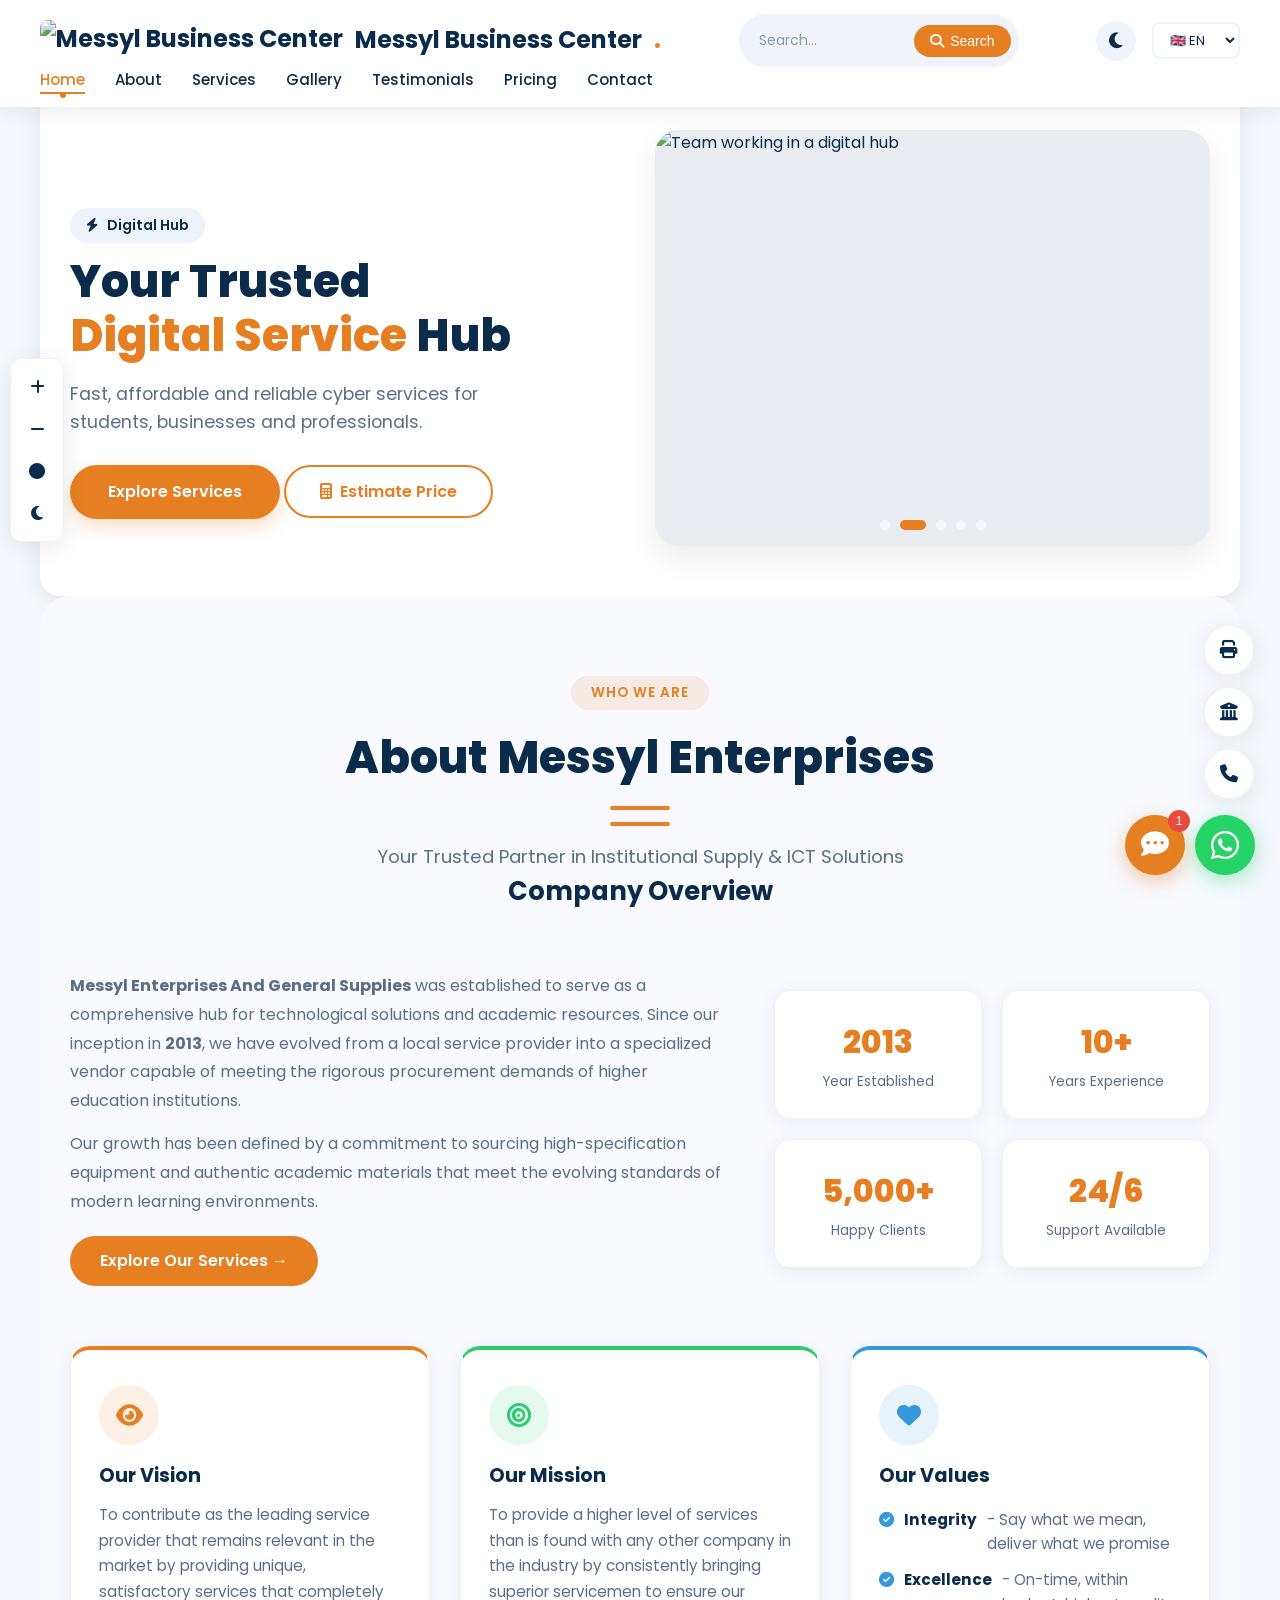
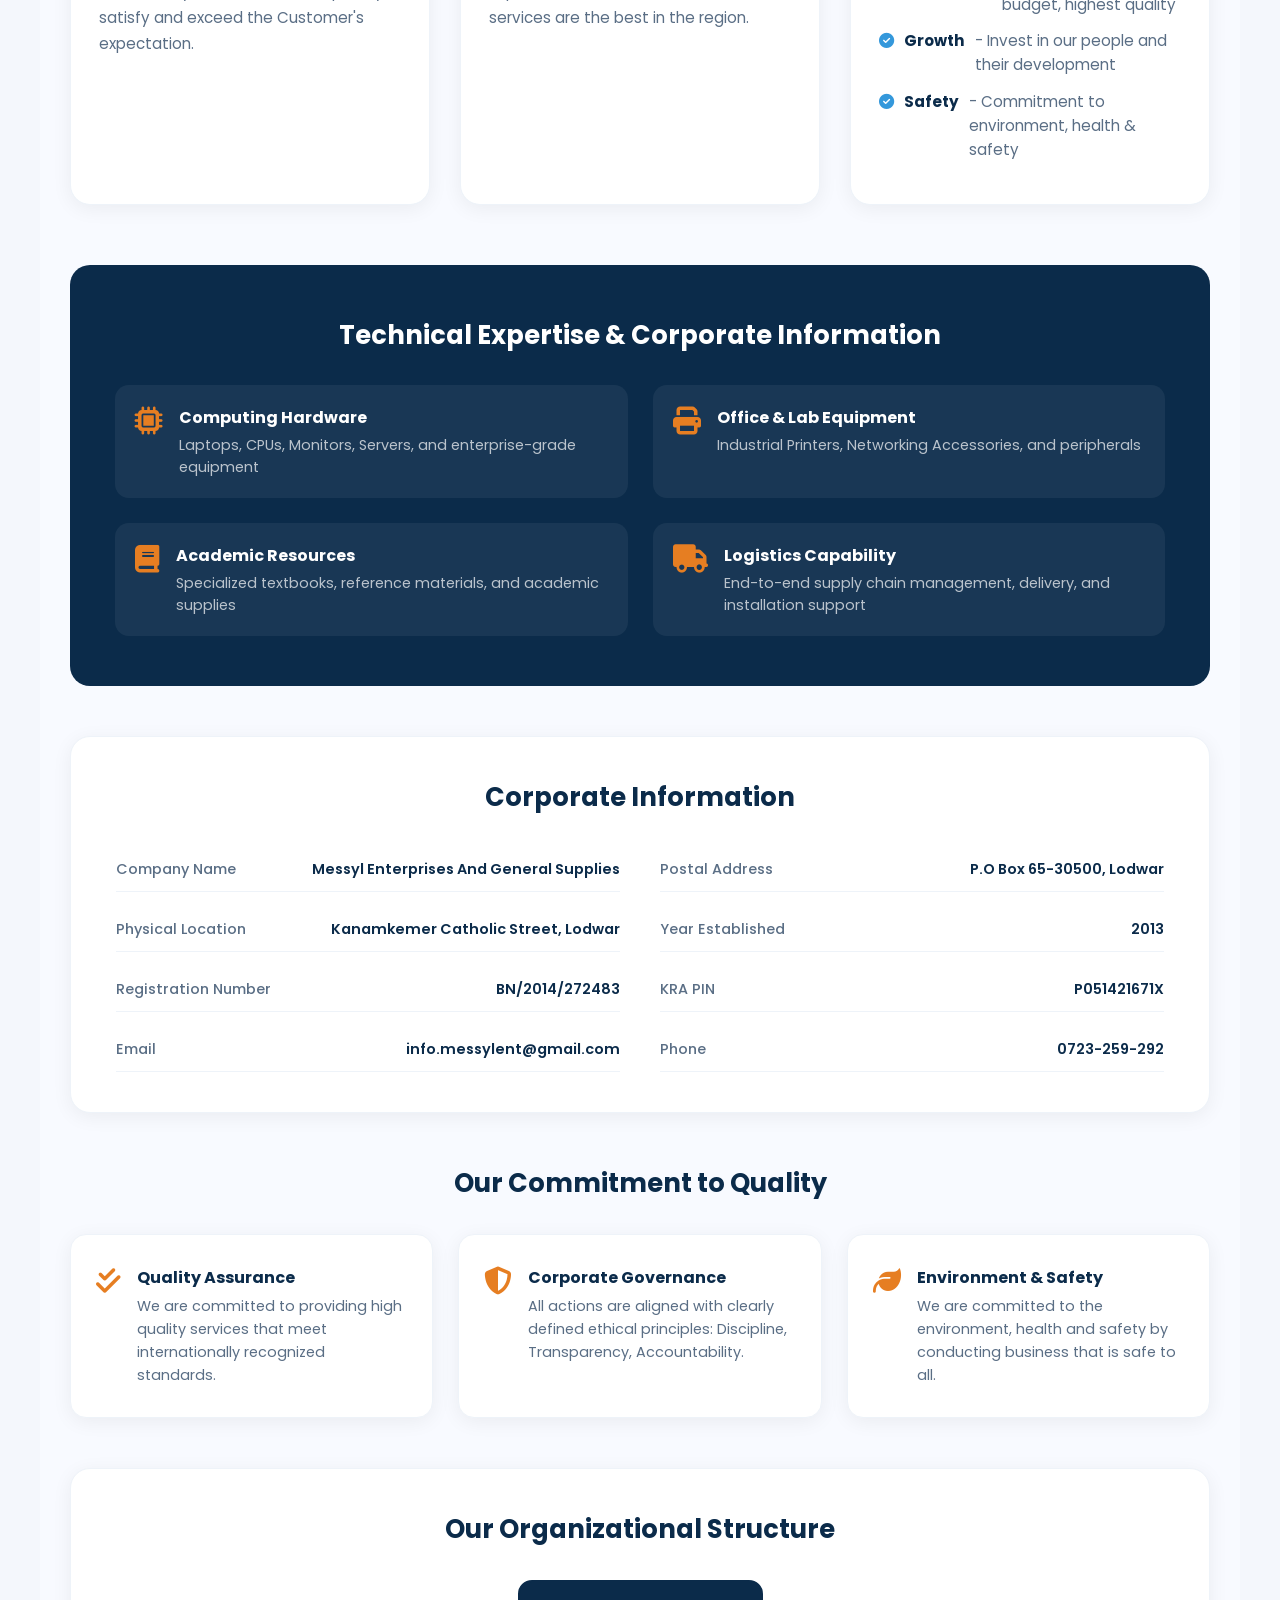
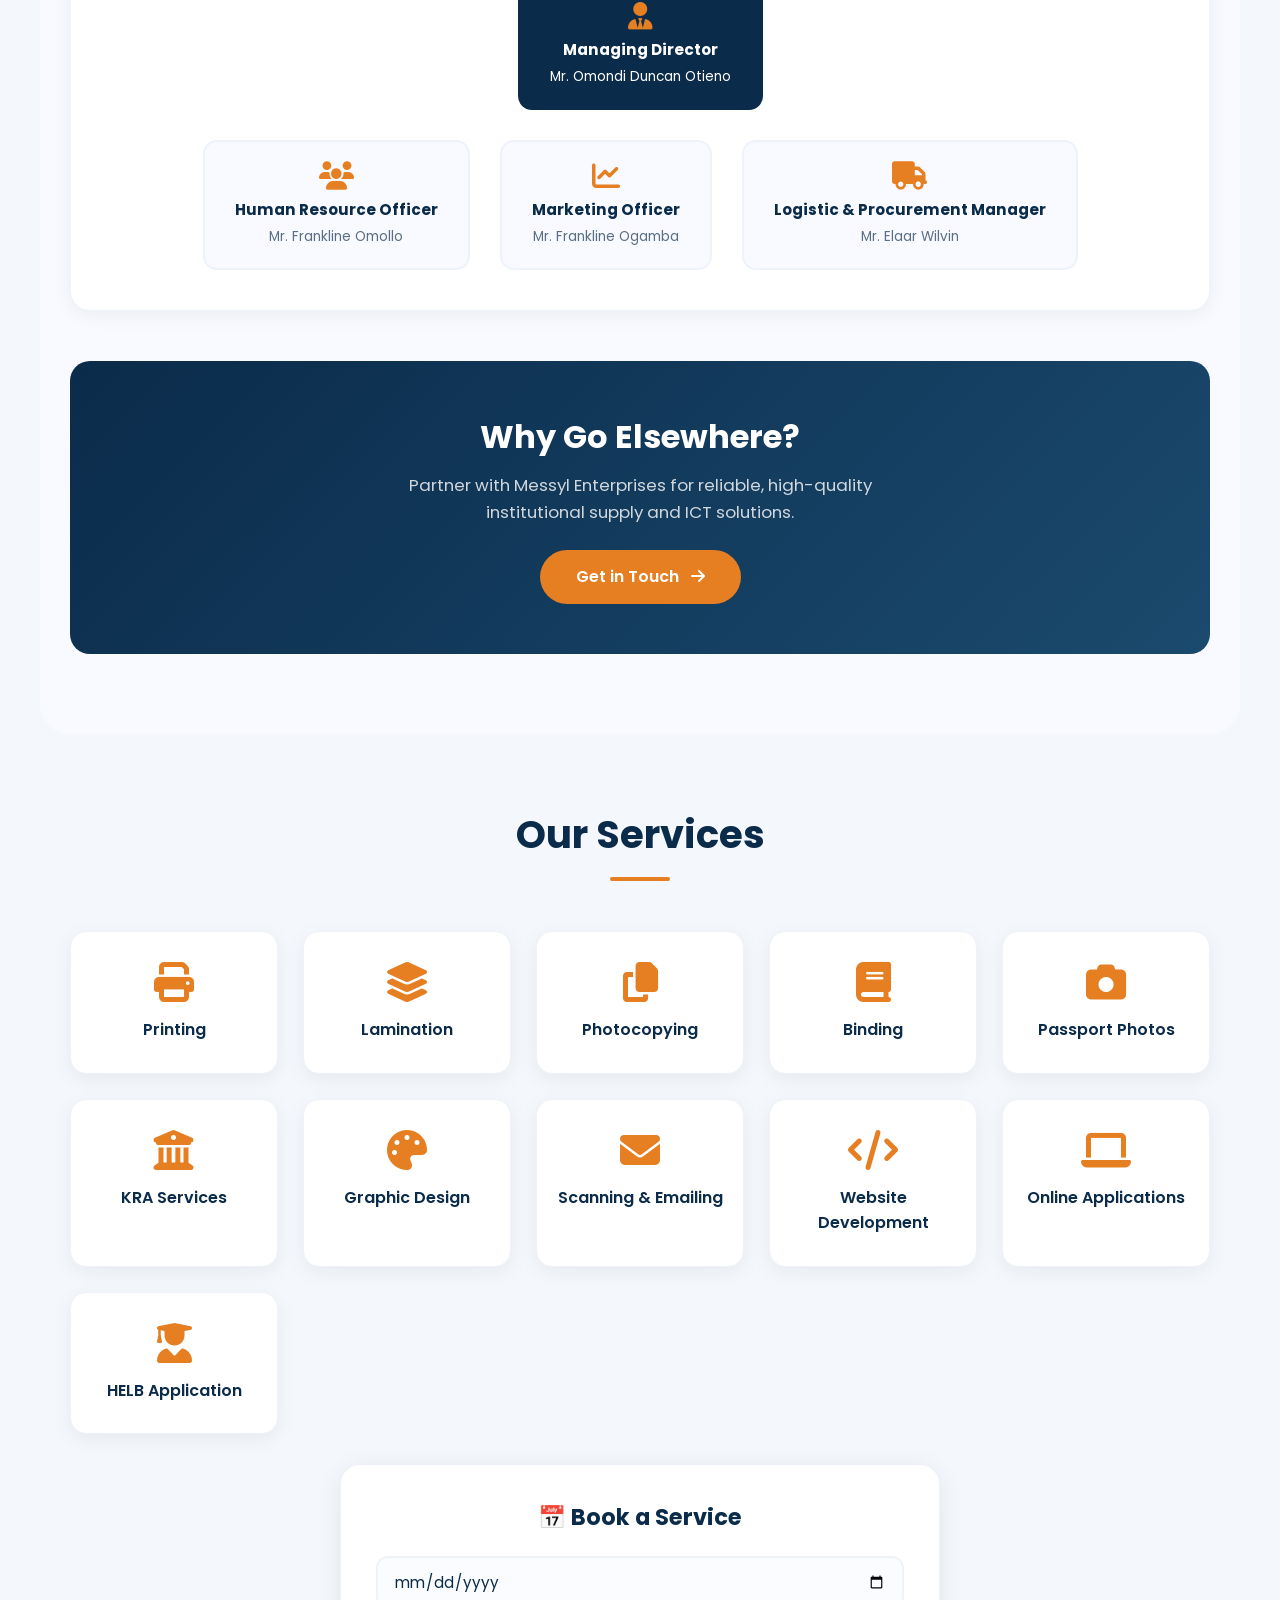
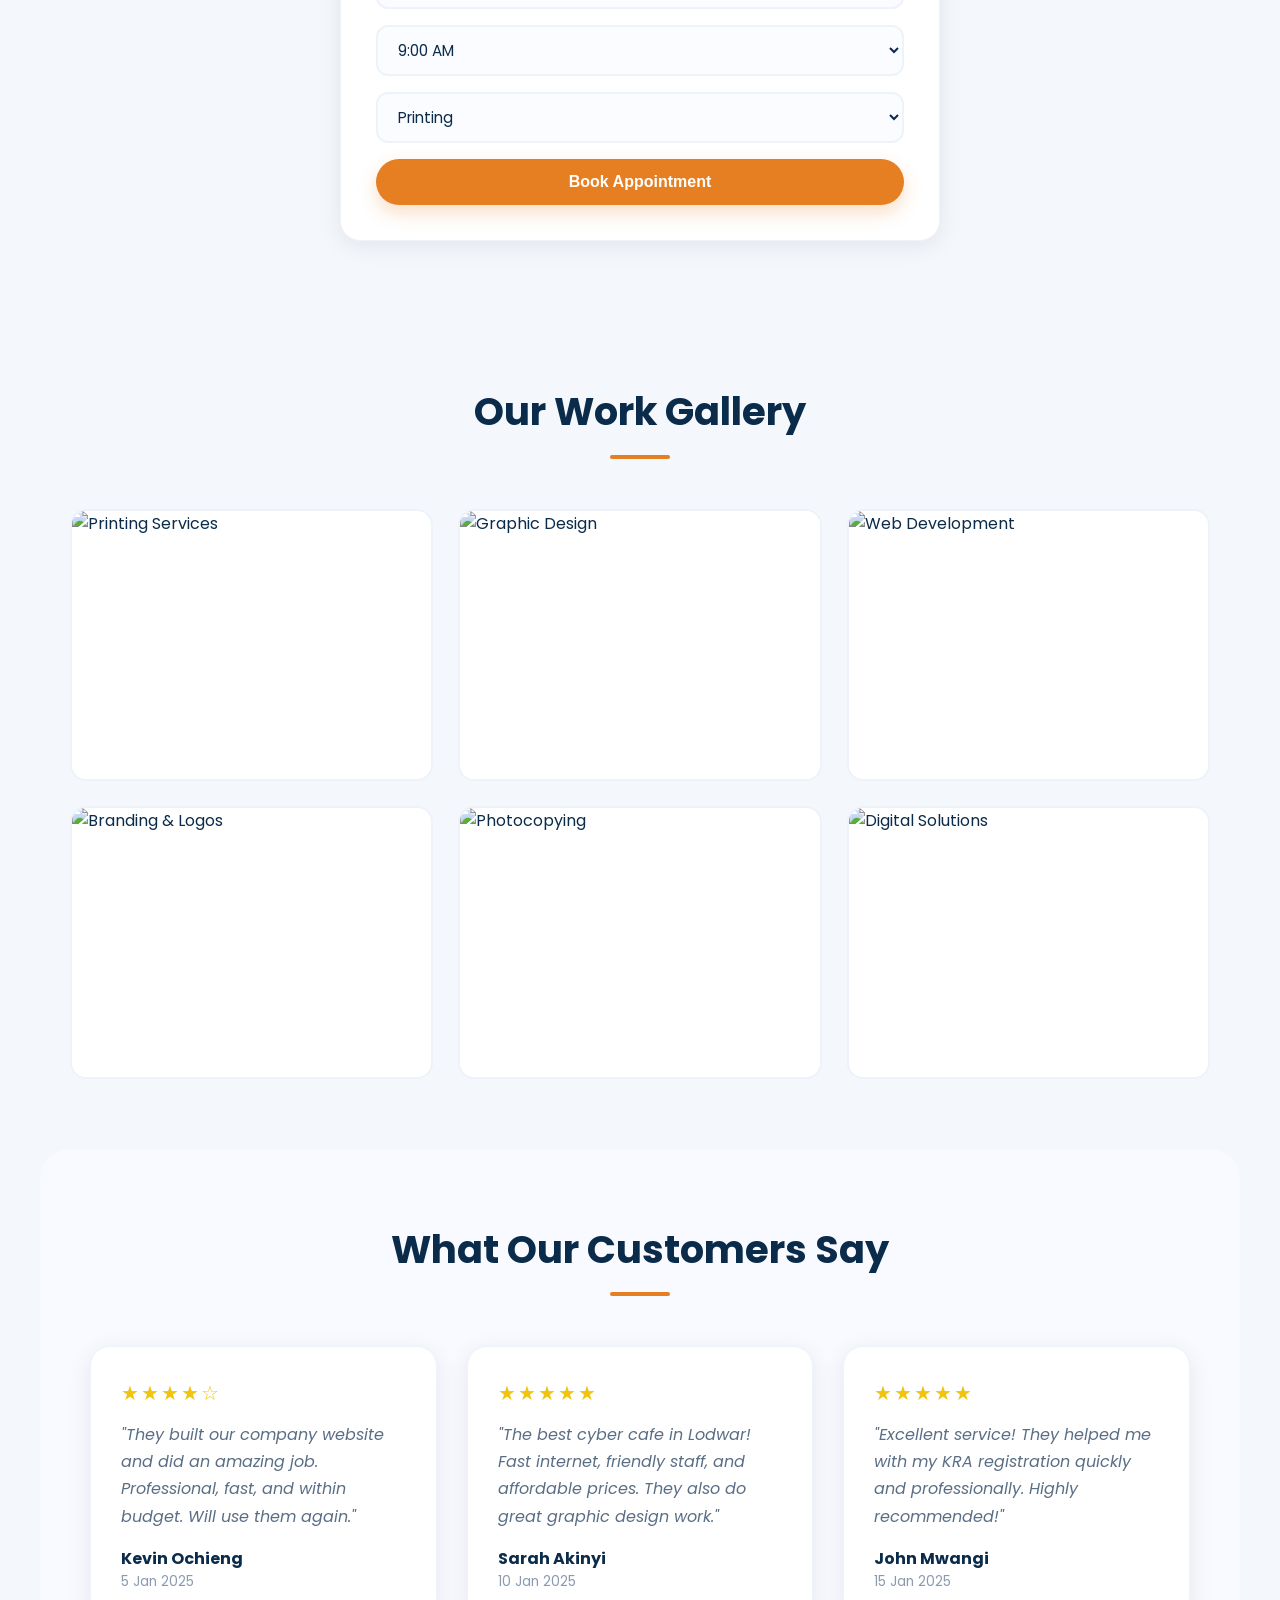
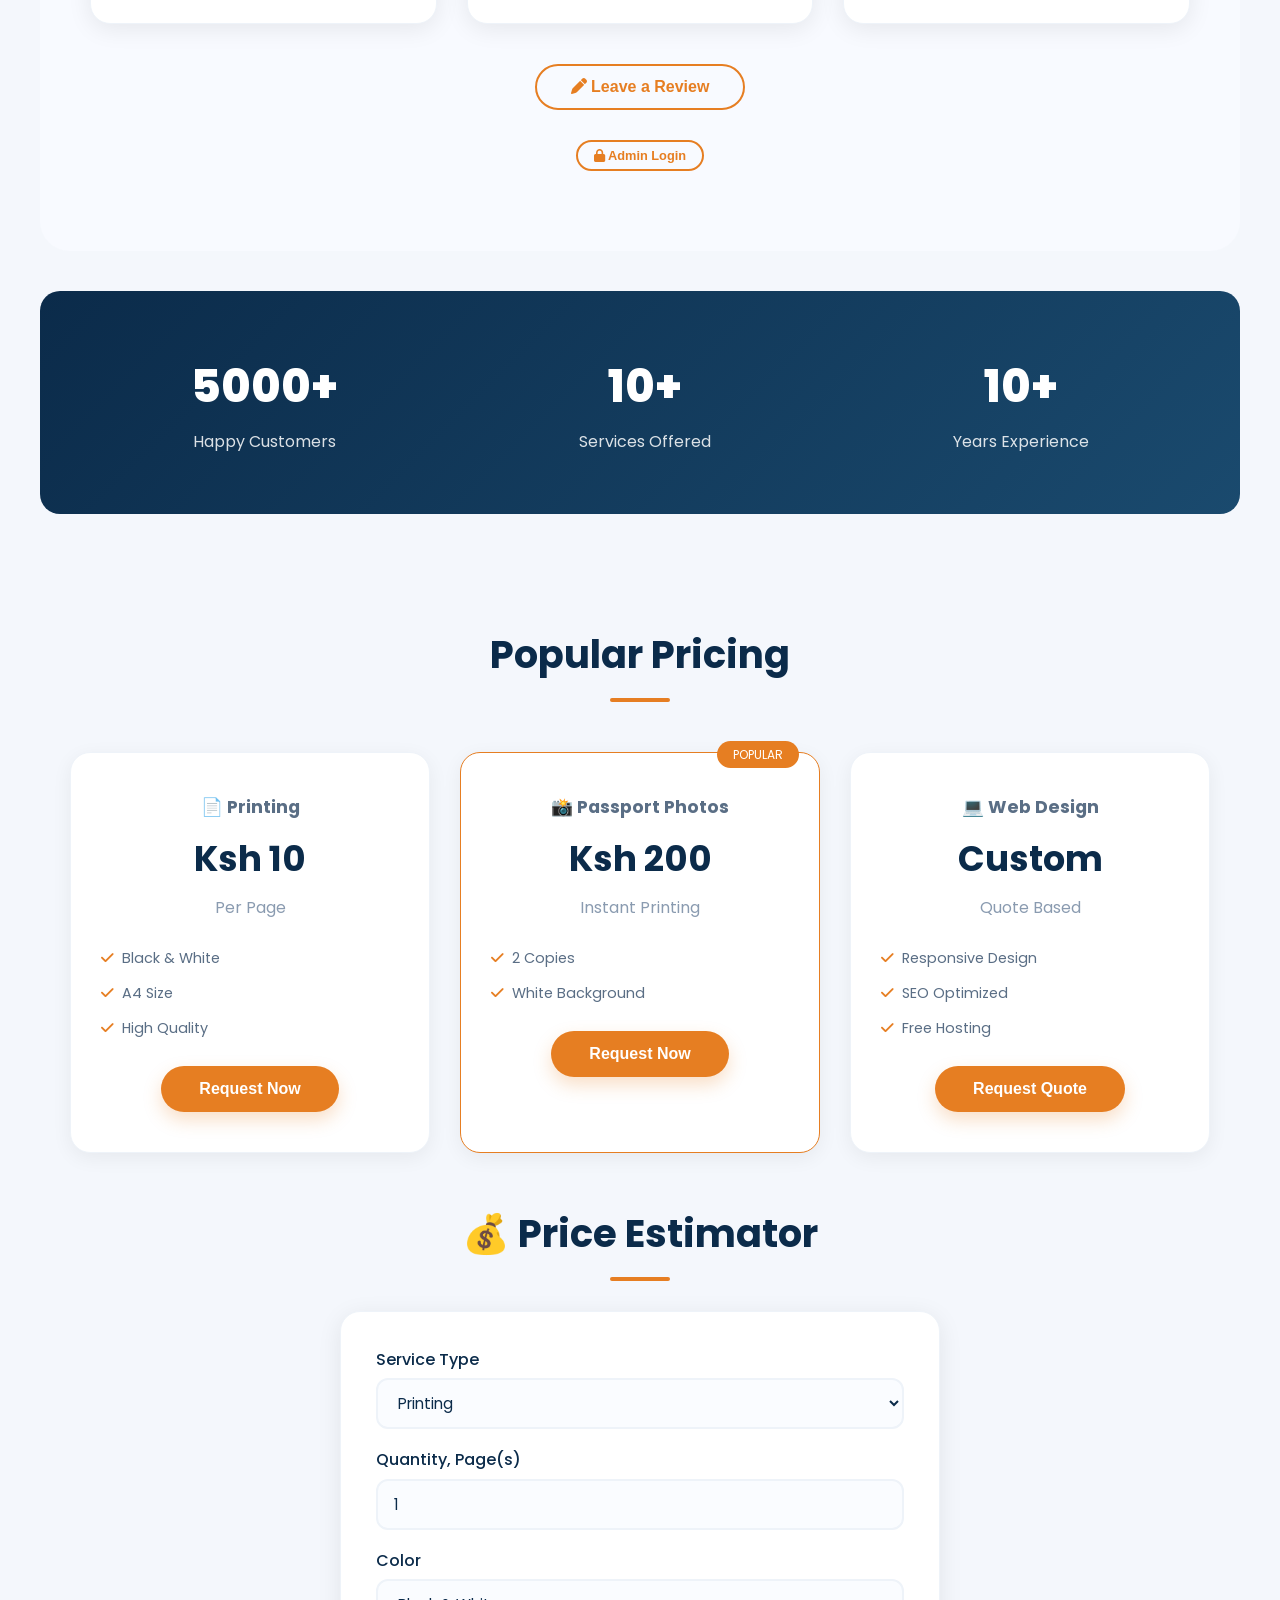
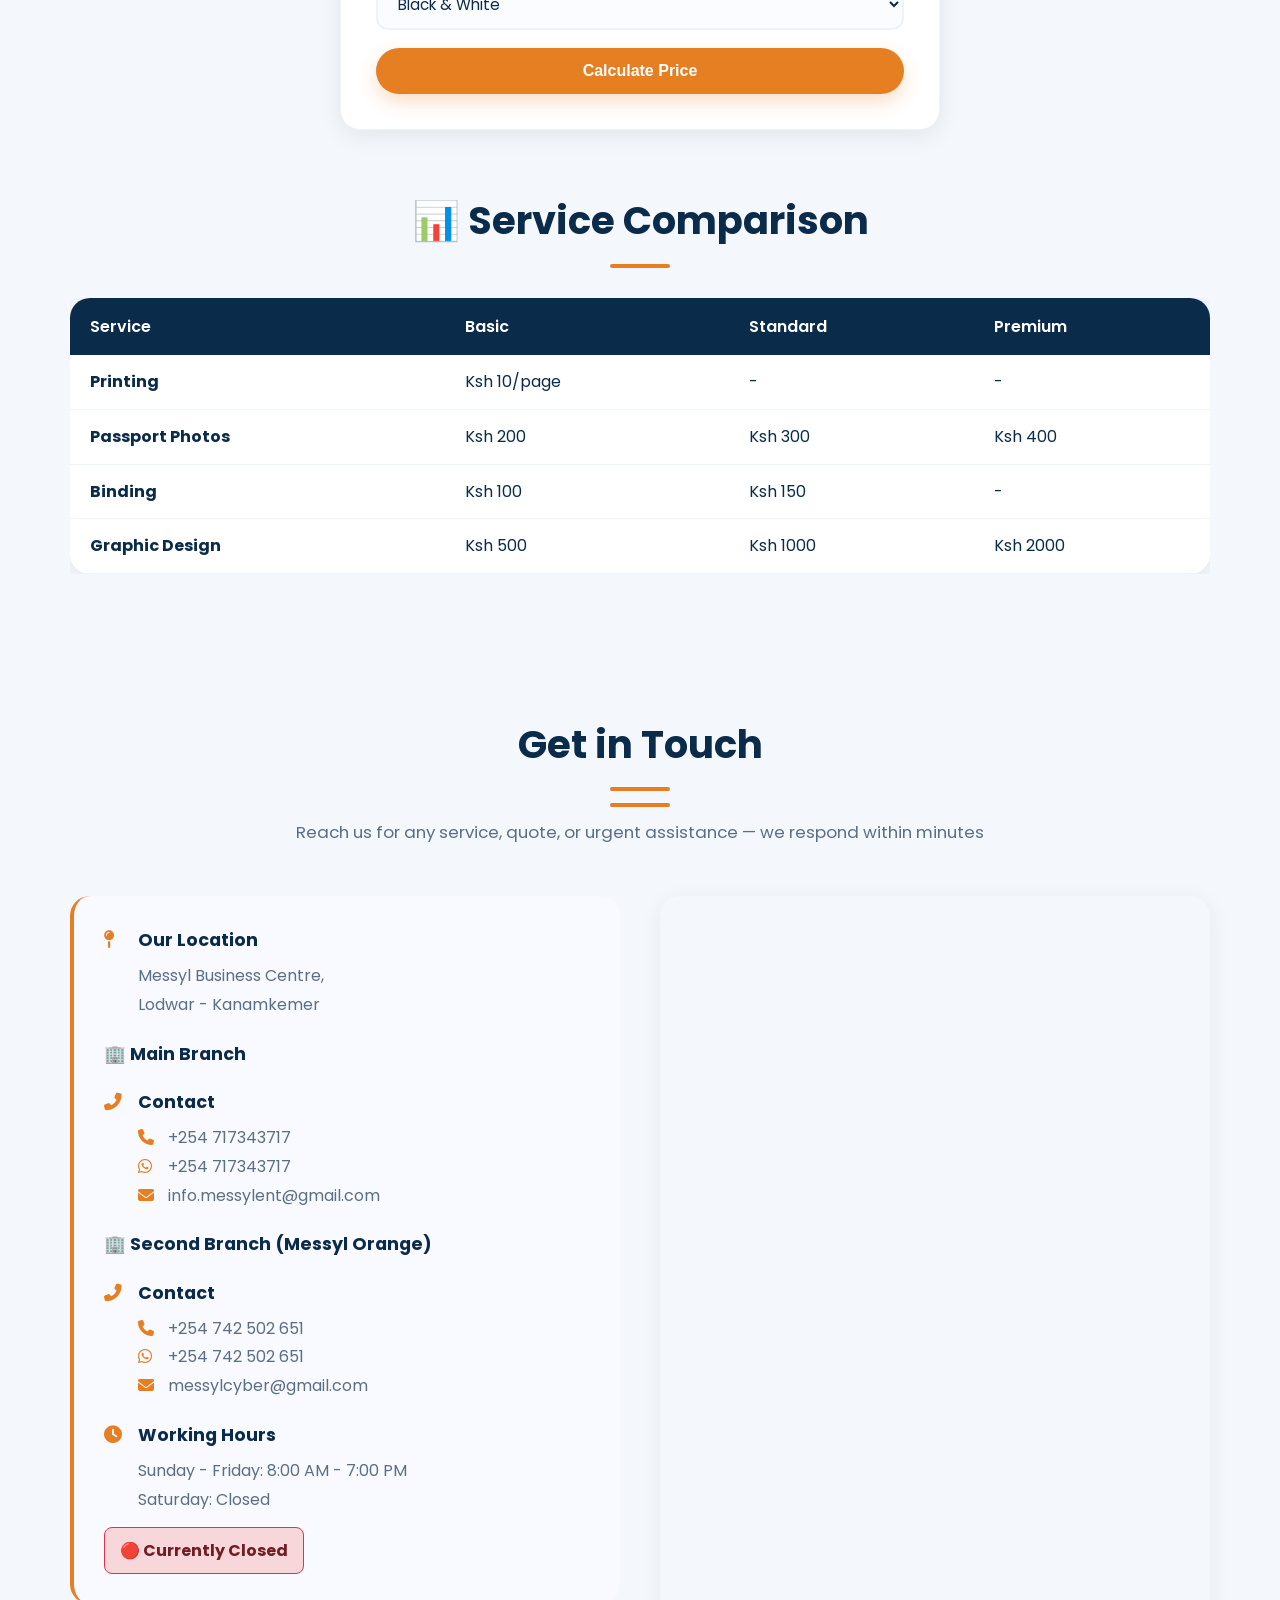
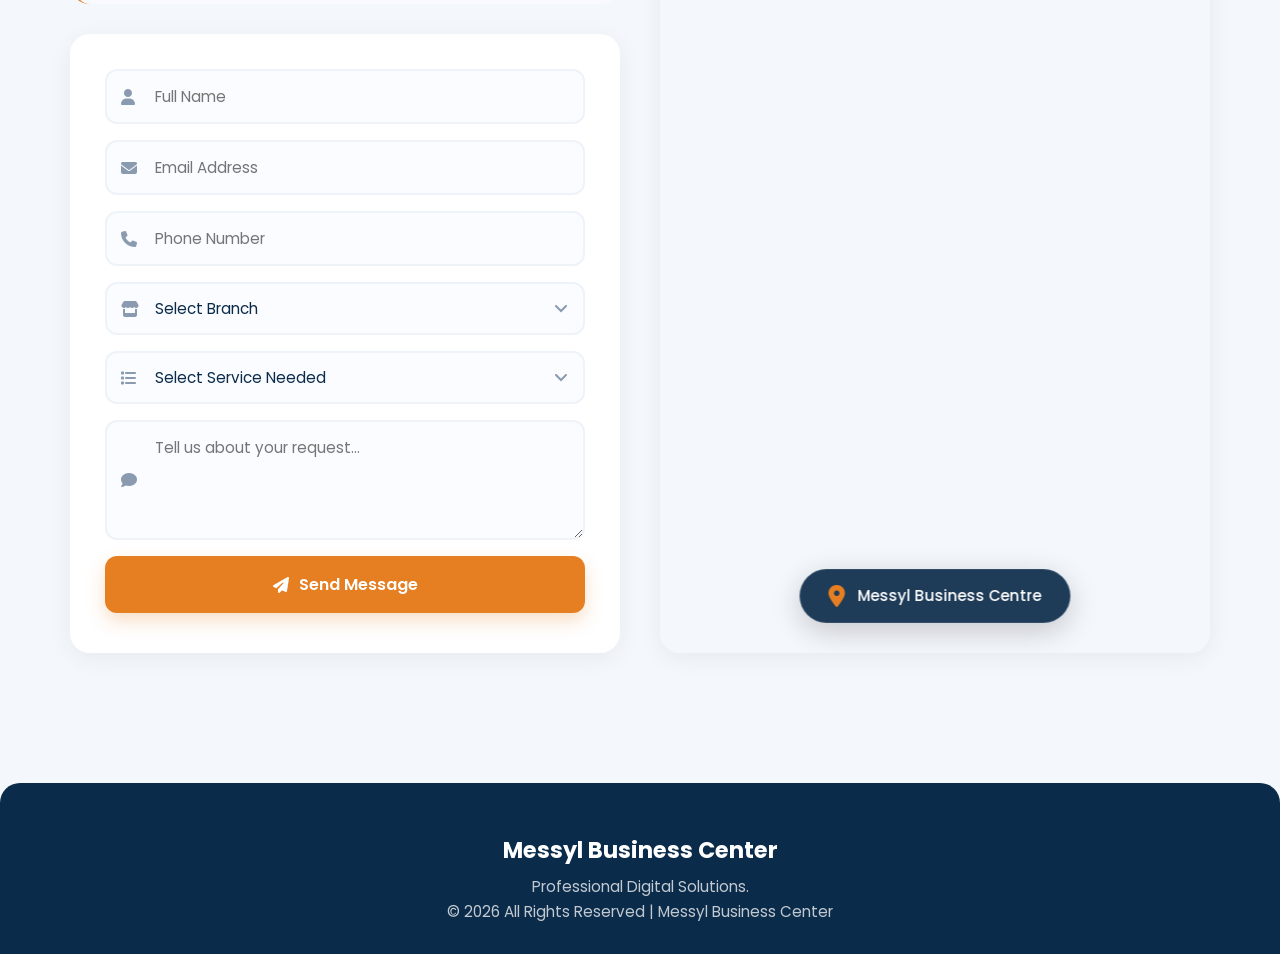
==== commit f696b68f: "updated footer and socials" ====
--- a/index.html
+++ b/index.html
@@ -663,13 +663,7 @@
     <!--  FOOTER  -->
     <footer>
         <h3>Messyl Business Center</h3>
-        <p>Professional Digital Solutions.</p>
-        <div class="socials">
-            <a href="#" aria-label="Facebook"><i class="fab fa-facebook"></i></a>
-            <a href="#" aria-label="WhatsApp"><i class="fab fa-whatsapp"></i></a>
-            <a href="#" aria-label="Instagram"><i class="fab fa-instagram"></i></a>
-            <a href="#" aria-label="Twitter"><i class="fab fa-twitter"></i></a>
-        </div>
+        <p>Professional Digital Solutions.</p>        
         <p>&copy; 2026 All Rights Reserved | Messyl Business Center</p>
     </footer>
 
--- a/style.css
+++ b/style.css
@@ -2683,26 +2683,6 @@
     font-size: 0.95rem;
 }
 
-.socials {
-    display: flex;
-    justify-content: center;
-    gap: 20px;
-    margin: 25px 0 20px;
-}
-
-.socials a {
-    color: white;
-    font-size: 28px;
-    transition: var(--transition);
-    opacity: 0.8;
-    text-decoration: none;
-}
-
-.socials a:hover {
-    opacity: 1;
-    transform: translateY(-3px);
-    color: var(--primary);
-}
 
 /*  RESPONSIVE  */
 @media (max-width: 992px) {
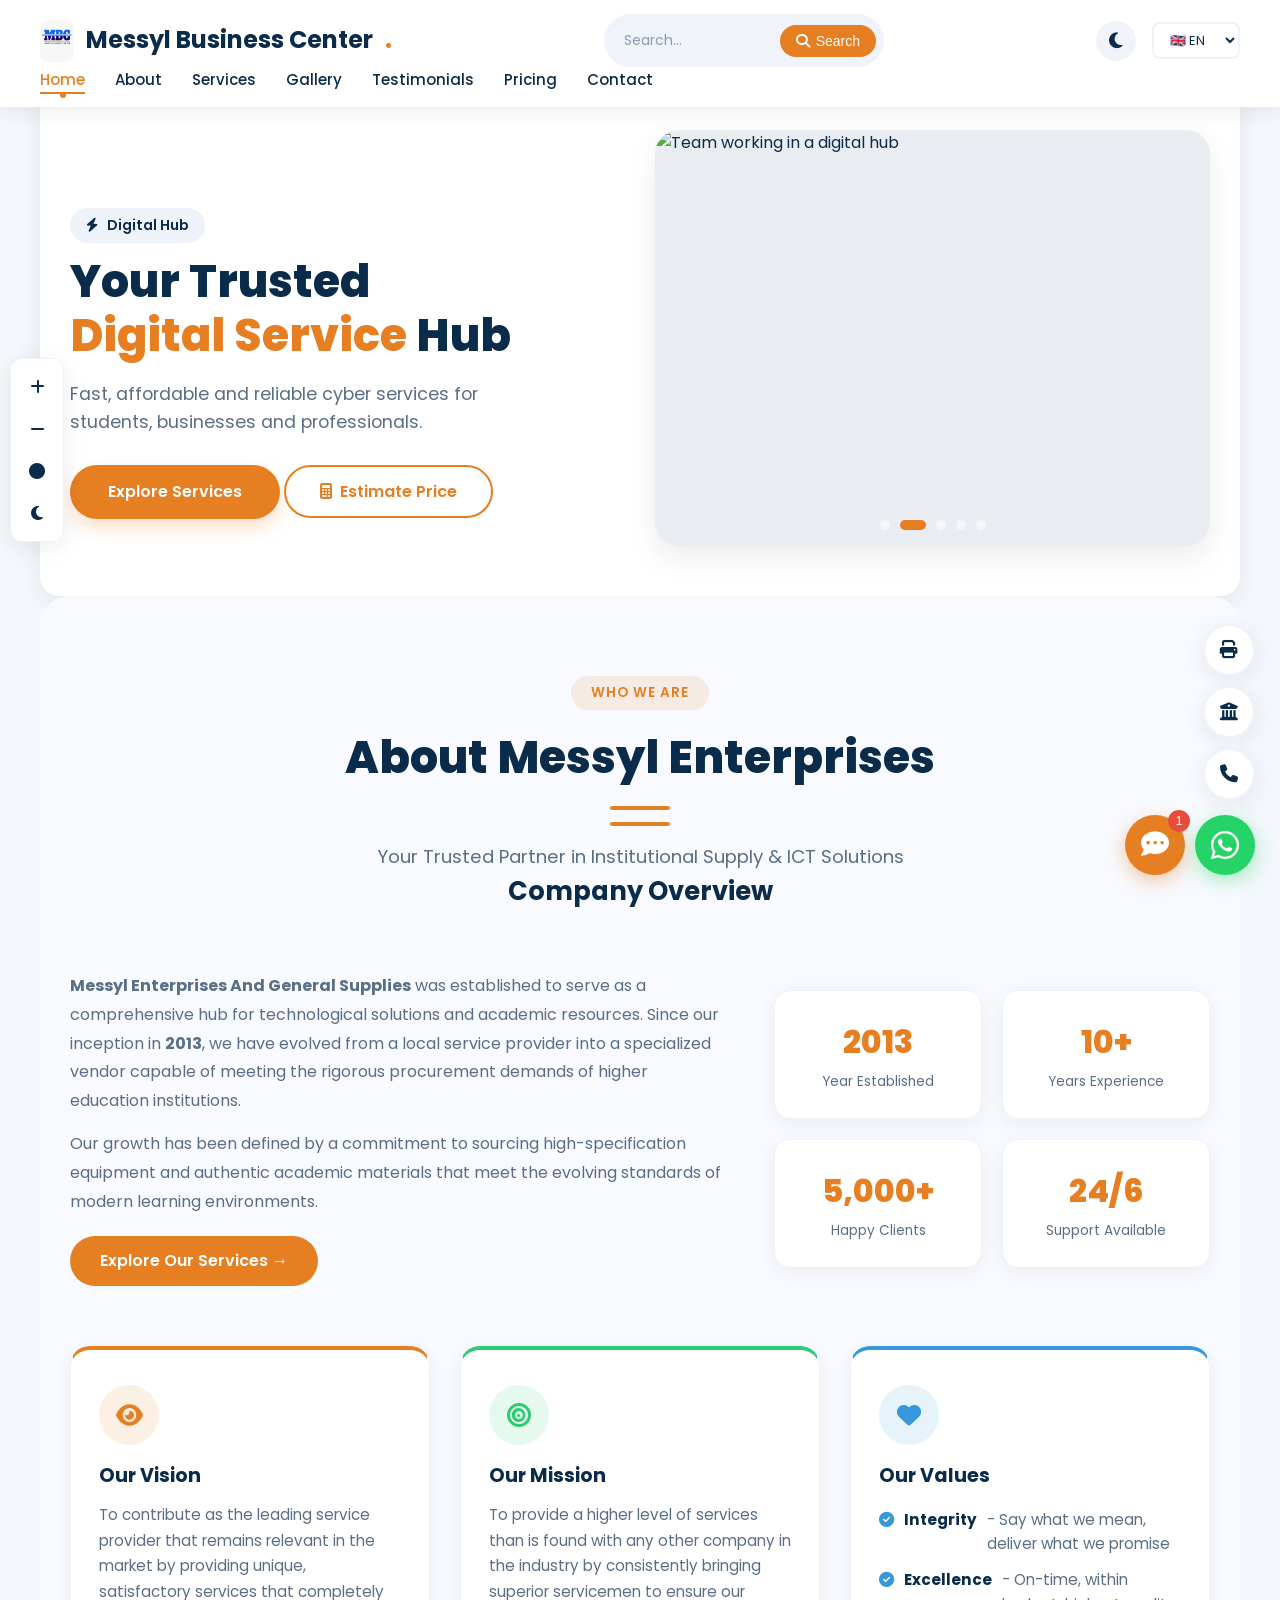
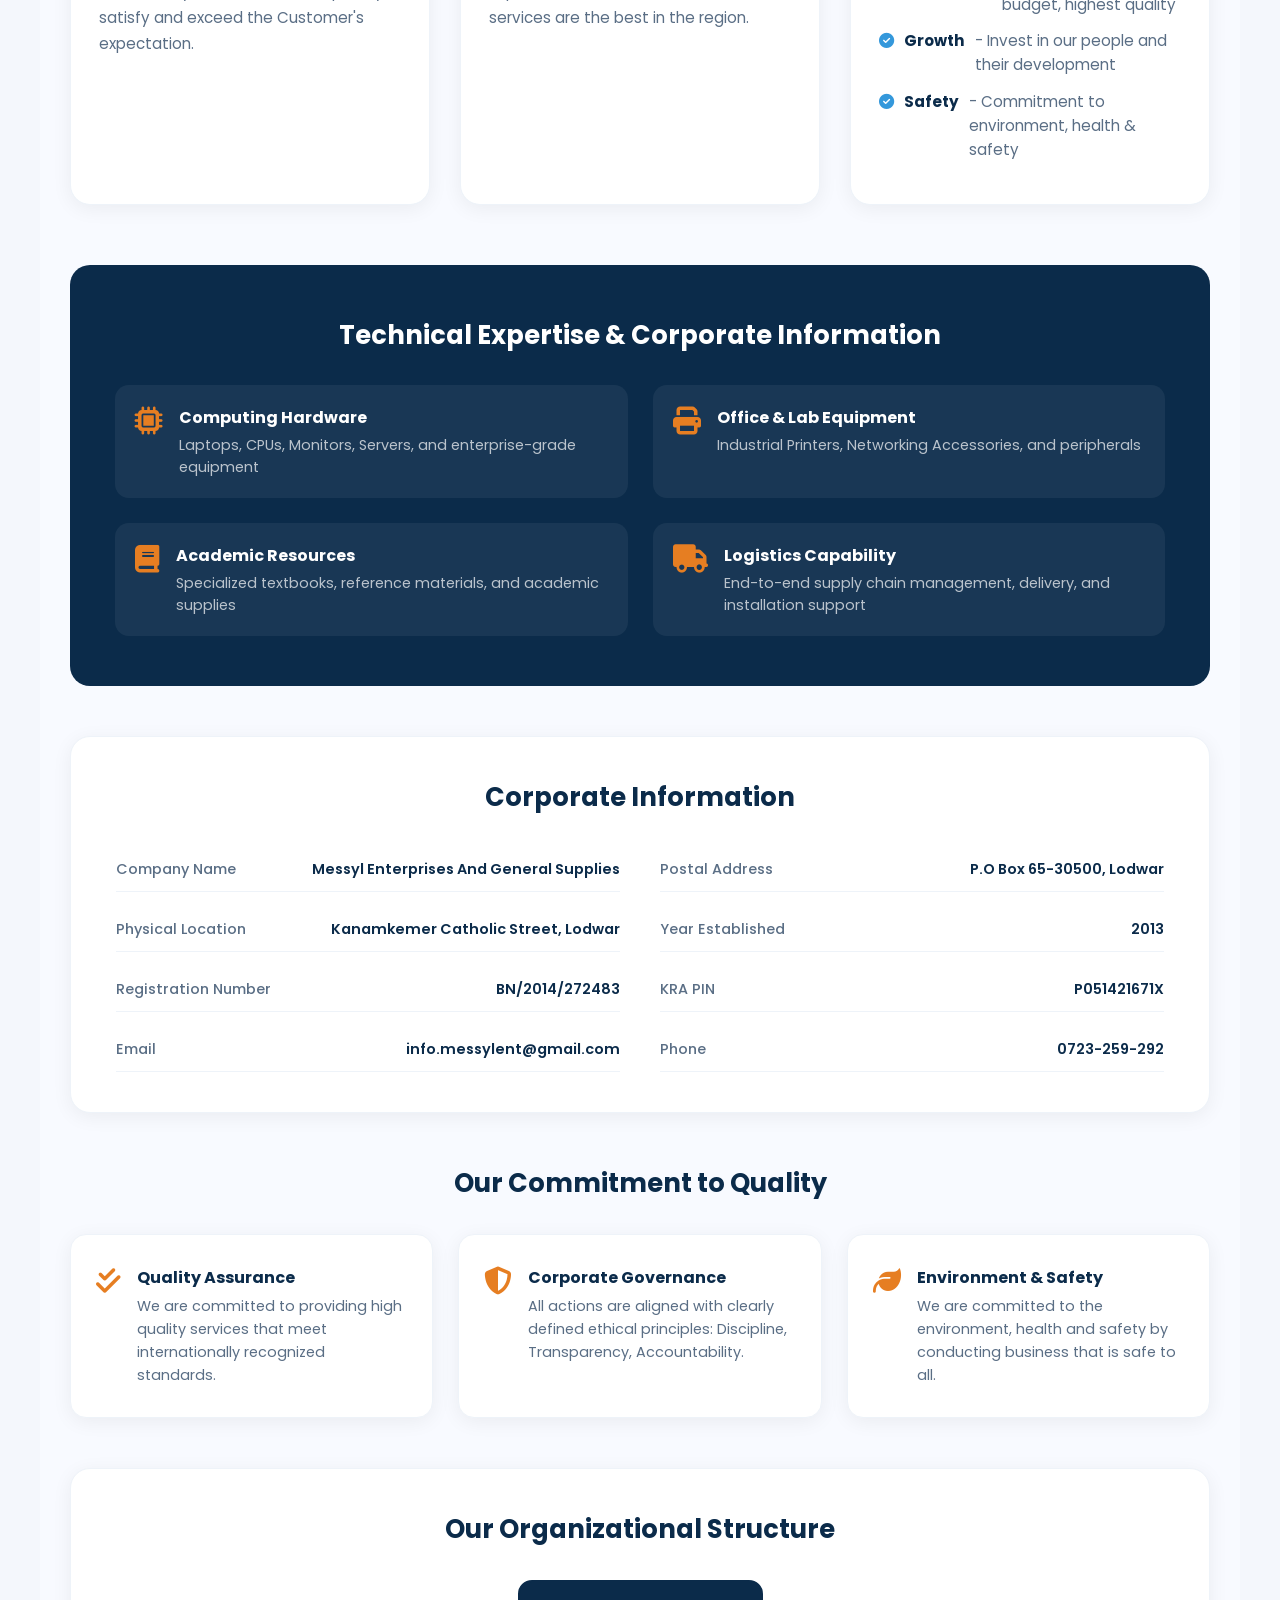
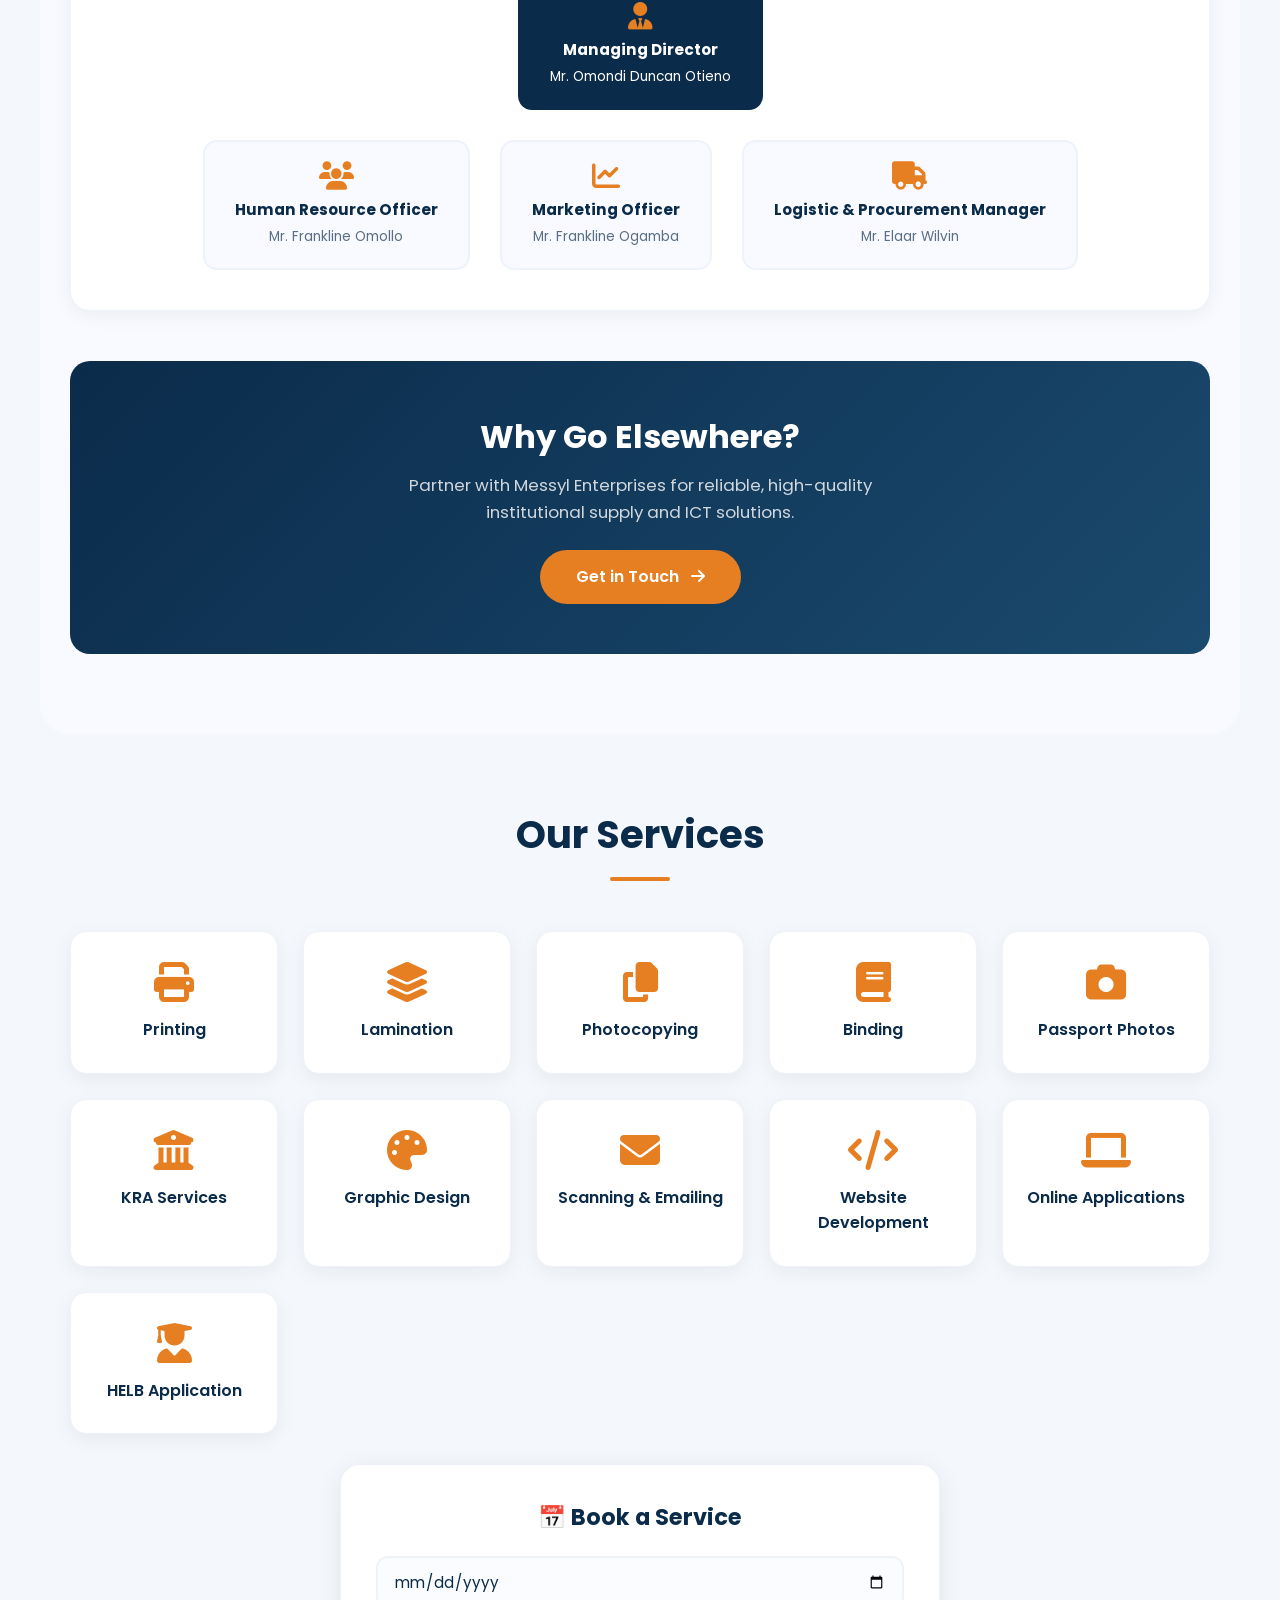
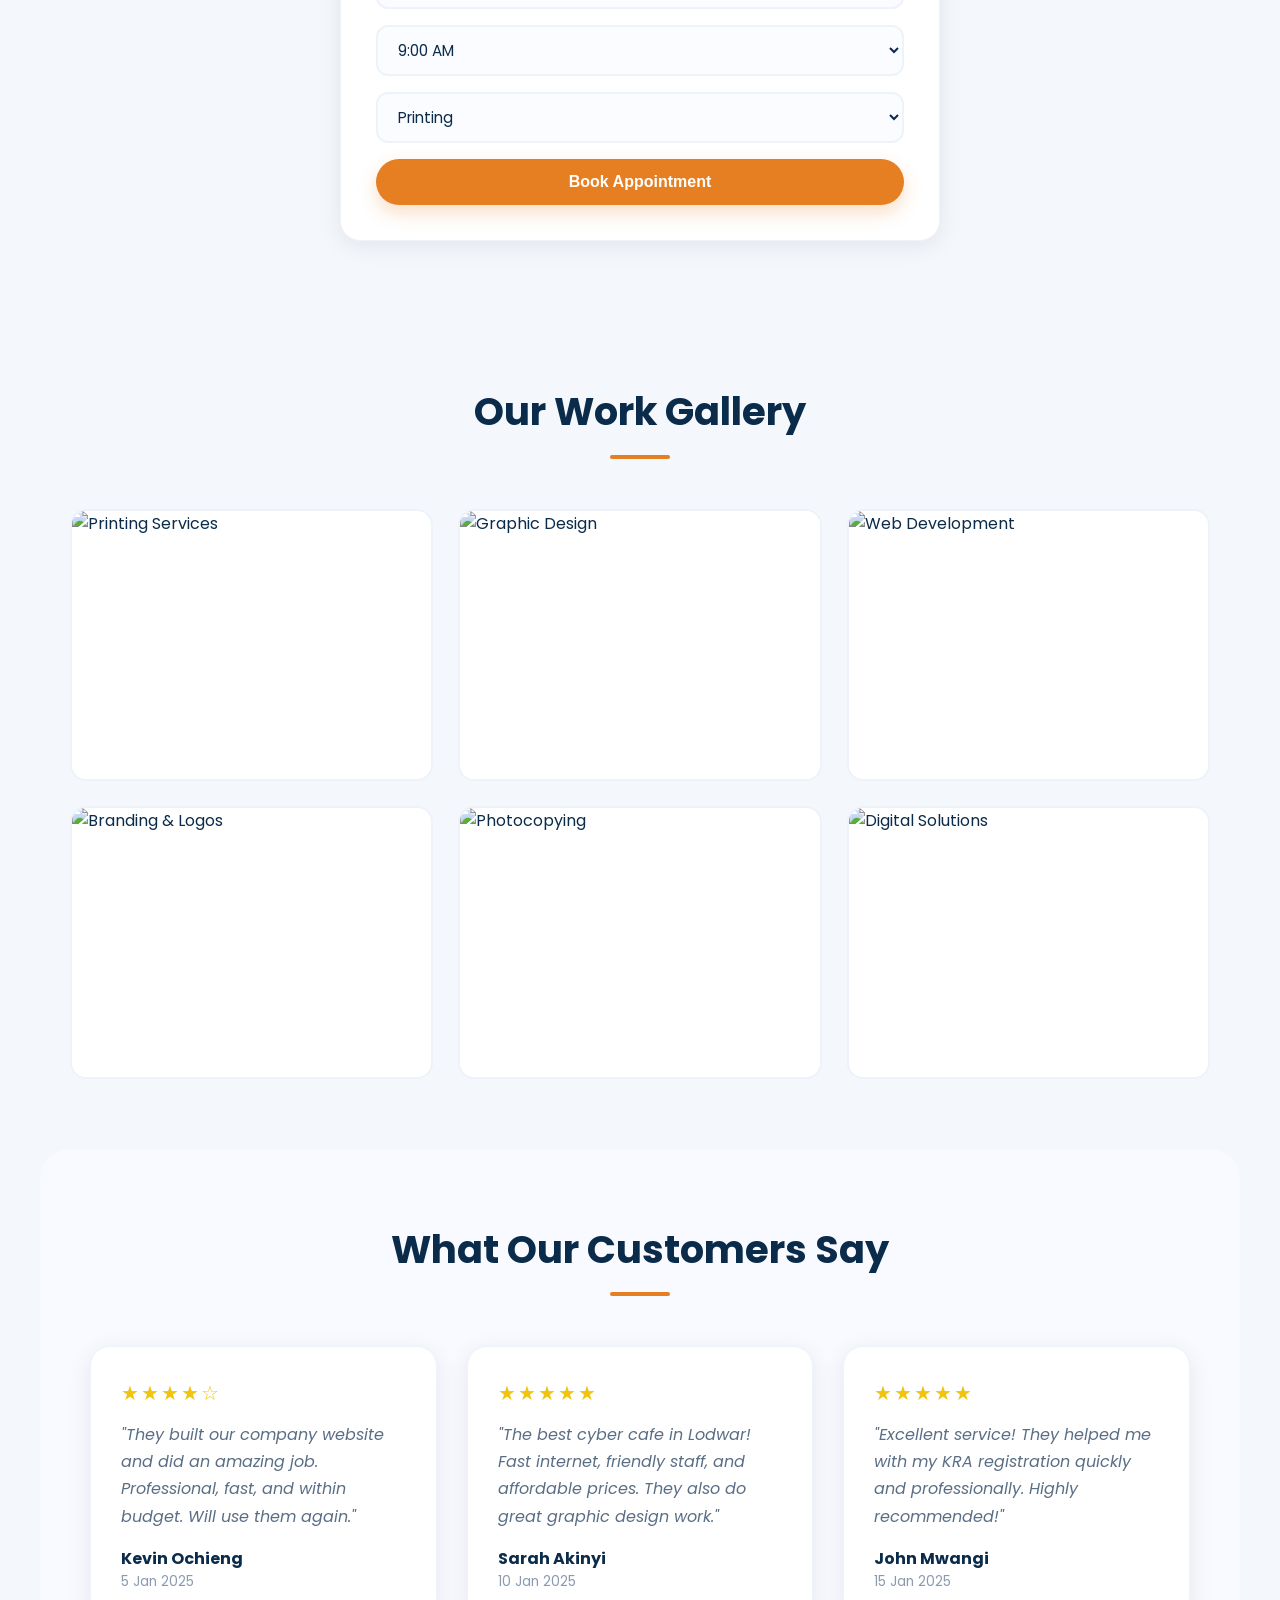
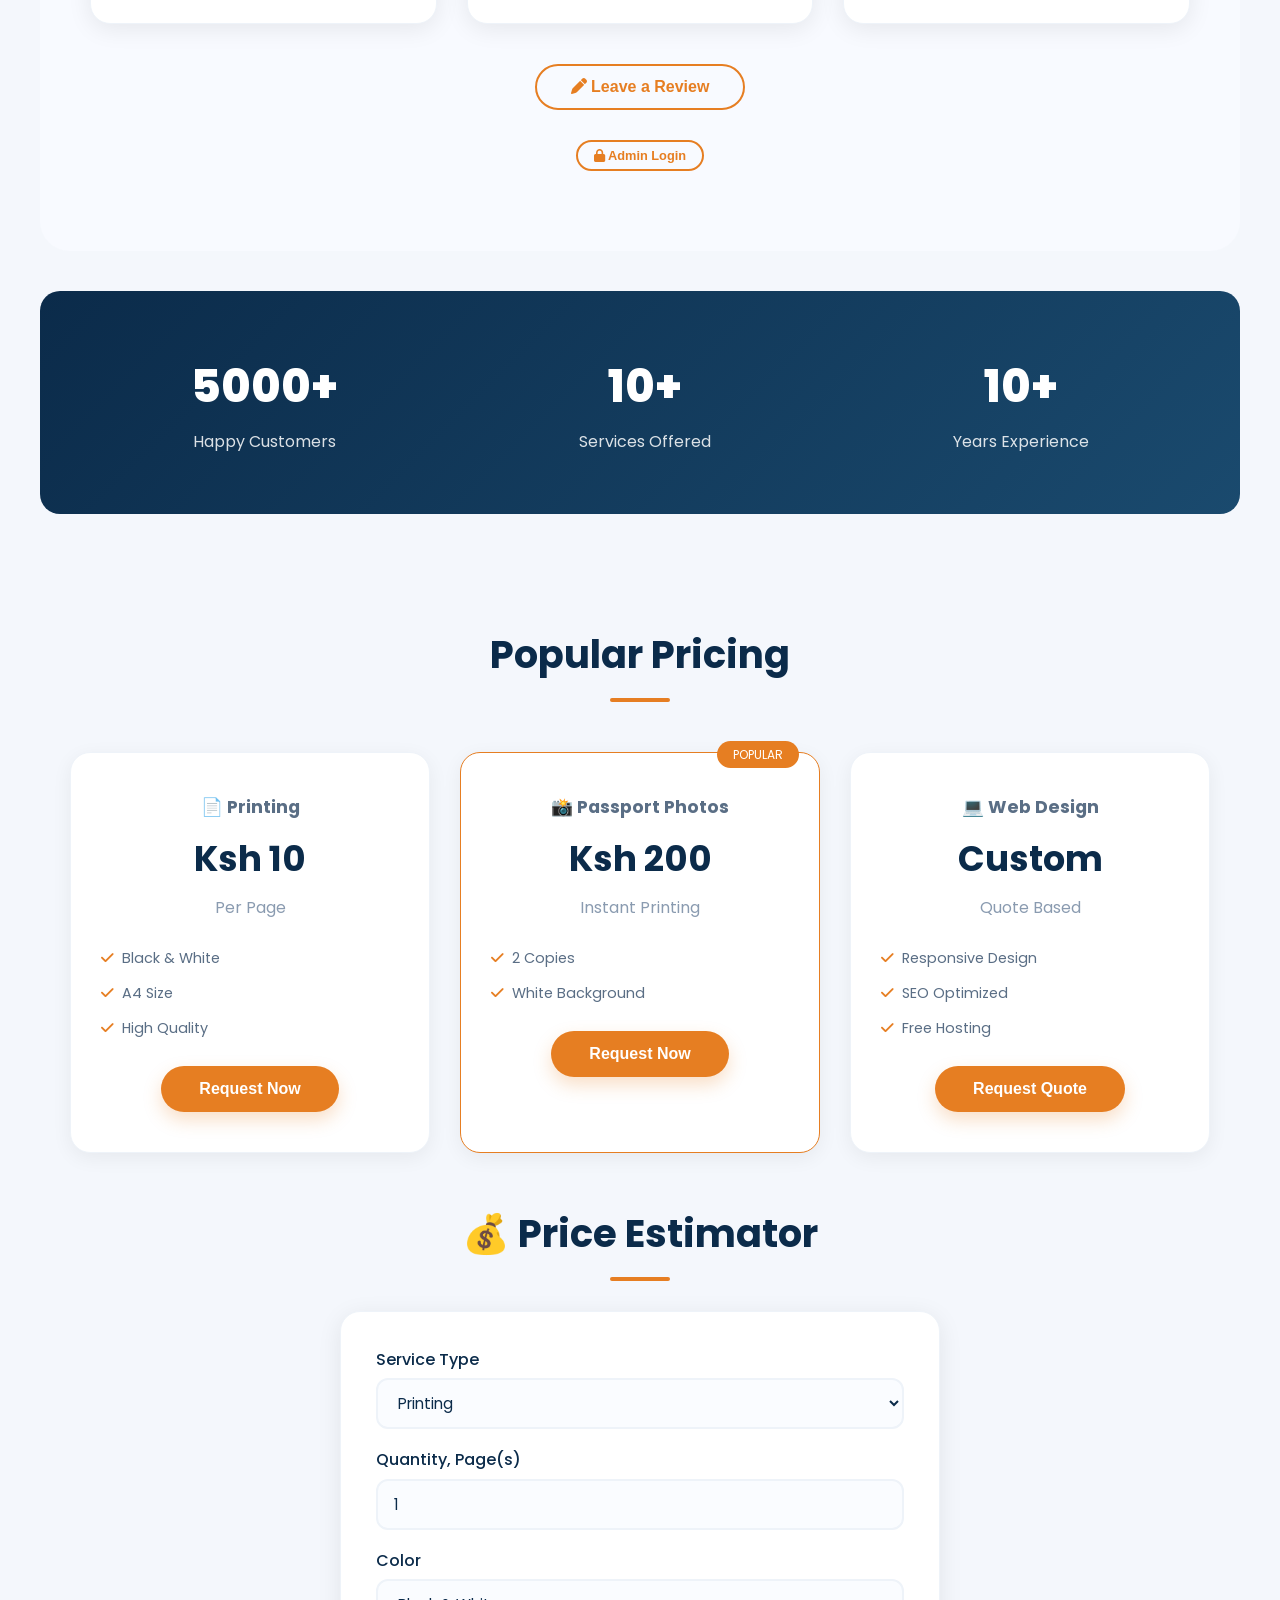
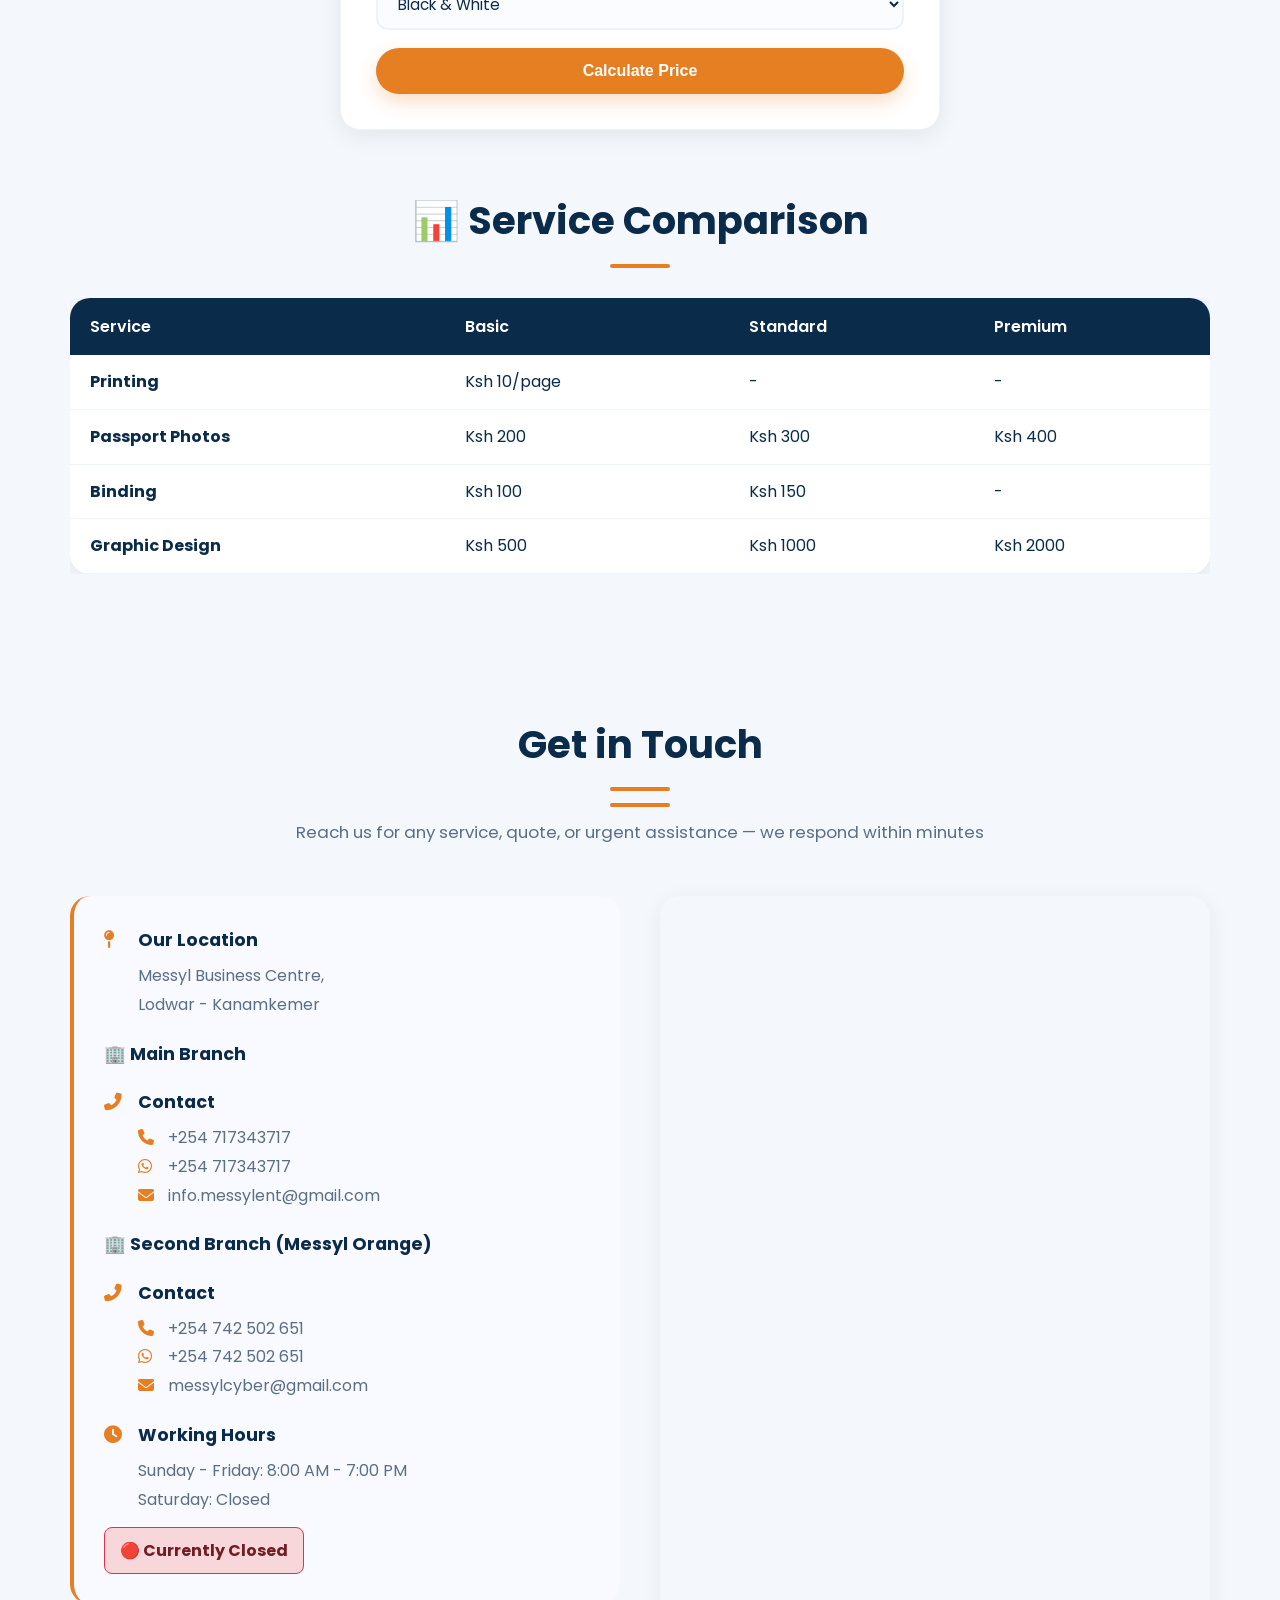
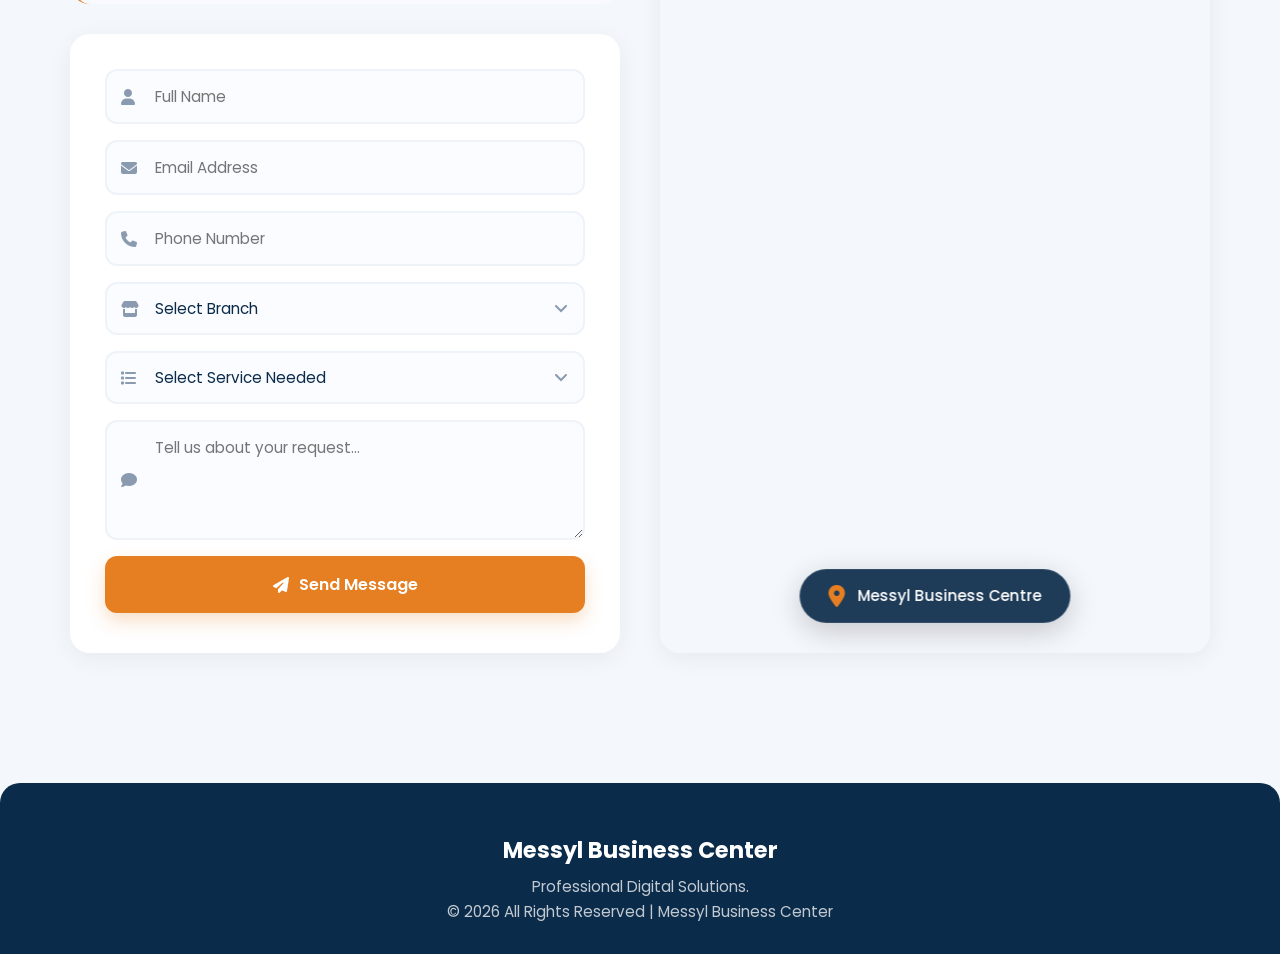
==== commit 3bbe101c: "Organized images" ====
--- a/index.html
+++ b/index.html
@@ -39,7 +39,7 @@
     <div class="navbar-wrapper">
         <nav class="navbar">
             <div class="logo">
-                <img src="mbc.jpeg" alt="Messyl Business Center">
+                <img src="images\logo\mbc.jpeg" alt="Messyl Business Center">
                 Messyl Business Center<span>.</span>
             </div>
 
@@ -98,7 +98,7 @@
 
             <div class="hero-slider" id="heroSlider">
                 <div class="slides-wrapper" id="slidesWrapper">
-                    <img class="slide active" src="advert.jpeg" alt="MBC Poster">
+                    <img class="slide active" src="images\slide1\advert.jpeg" alt="MBC Poster">
                     <img class="slide" src="https://images.unsplash.com/photo-1497366216548-37526070297c?ixlib=rb-4.0.3&auto=format&fit=crop&w=800&q=80" alt="Team working in a digital hub">
                     <img class="slide" src="https://images.unsplash.com/photo-1552664730-d307ca884978?ixlib=rb-4.0.3&auto=format&fit=crop&w=800&q=80" alt="Business professionals collaborating">
                     <img class="slide" src="https://images.unsplash.com/photo-1524178232363-1fb2b075b655?ixlib=rb-4.0.3&auto=format&fit=crop&w=800&q=80" alt="Student using digital services">
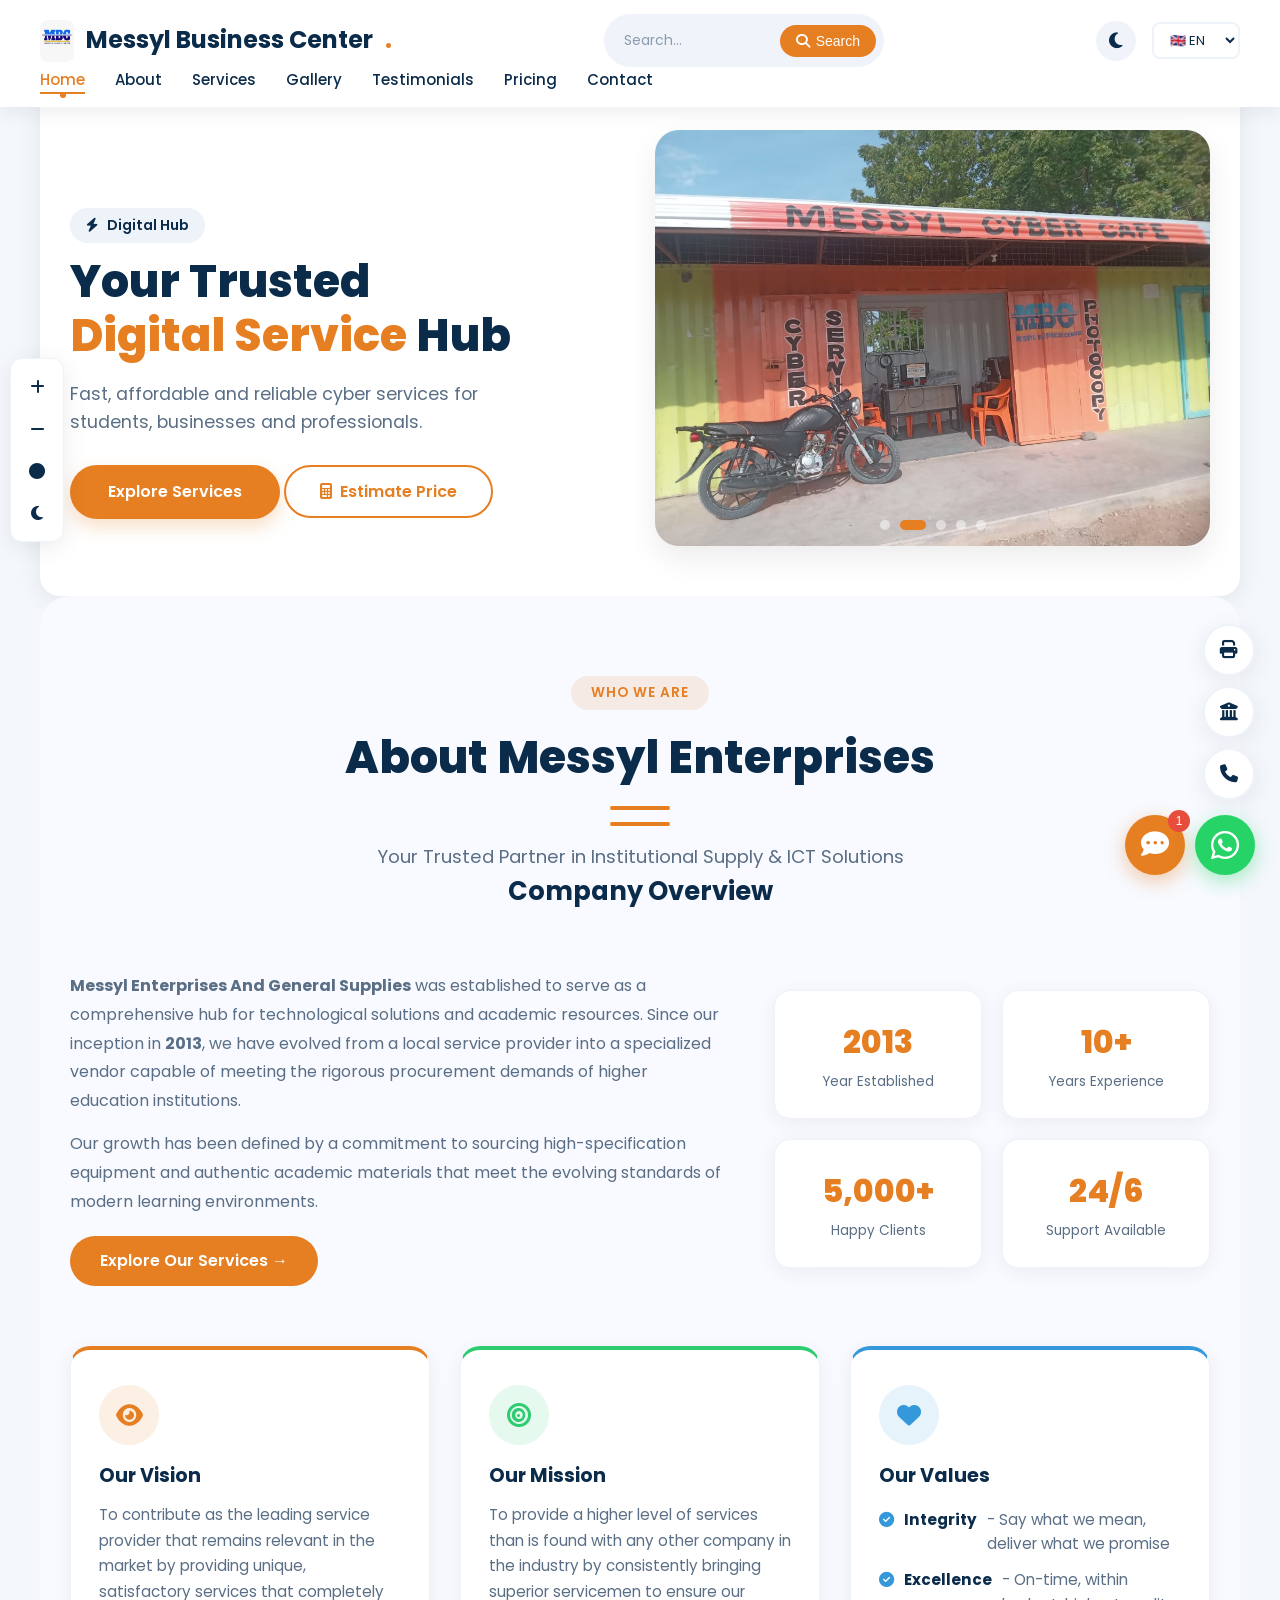
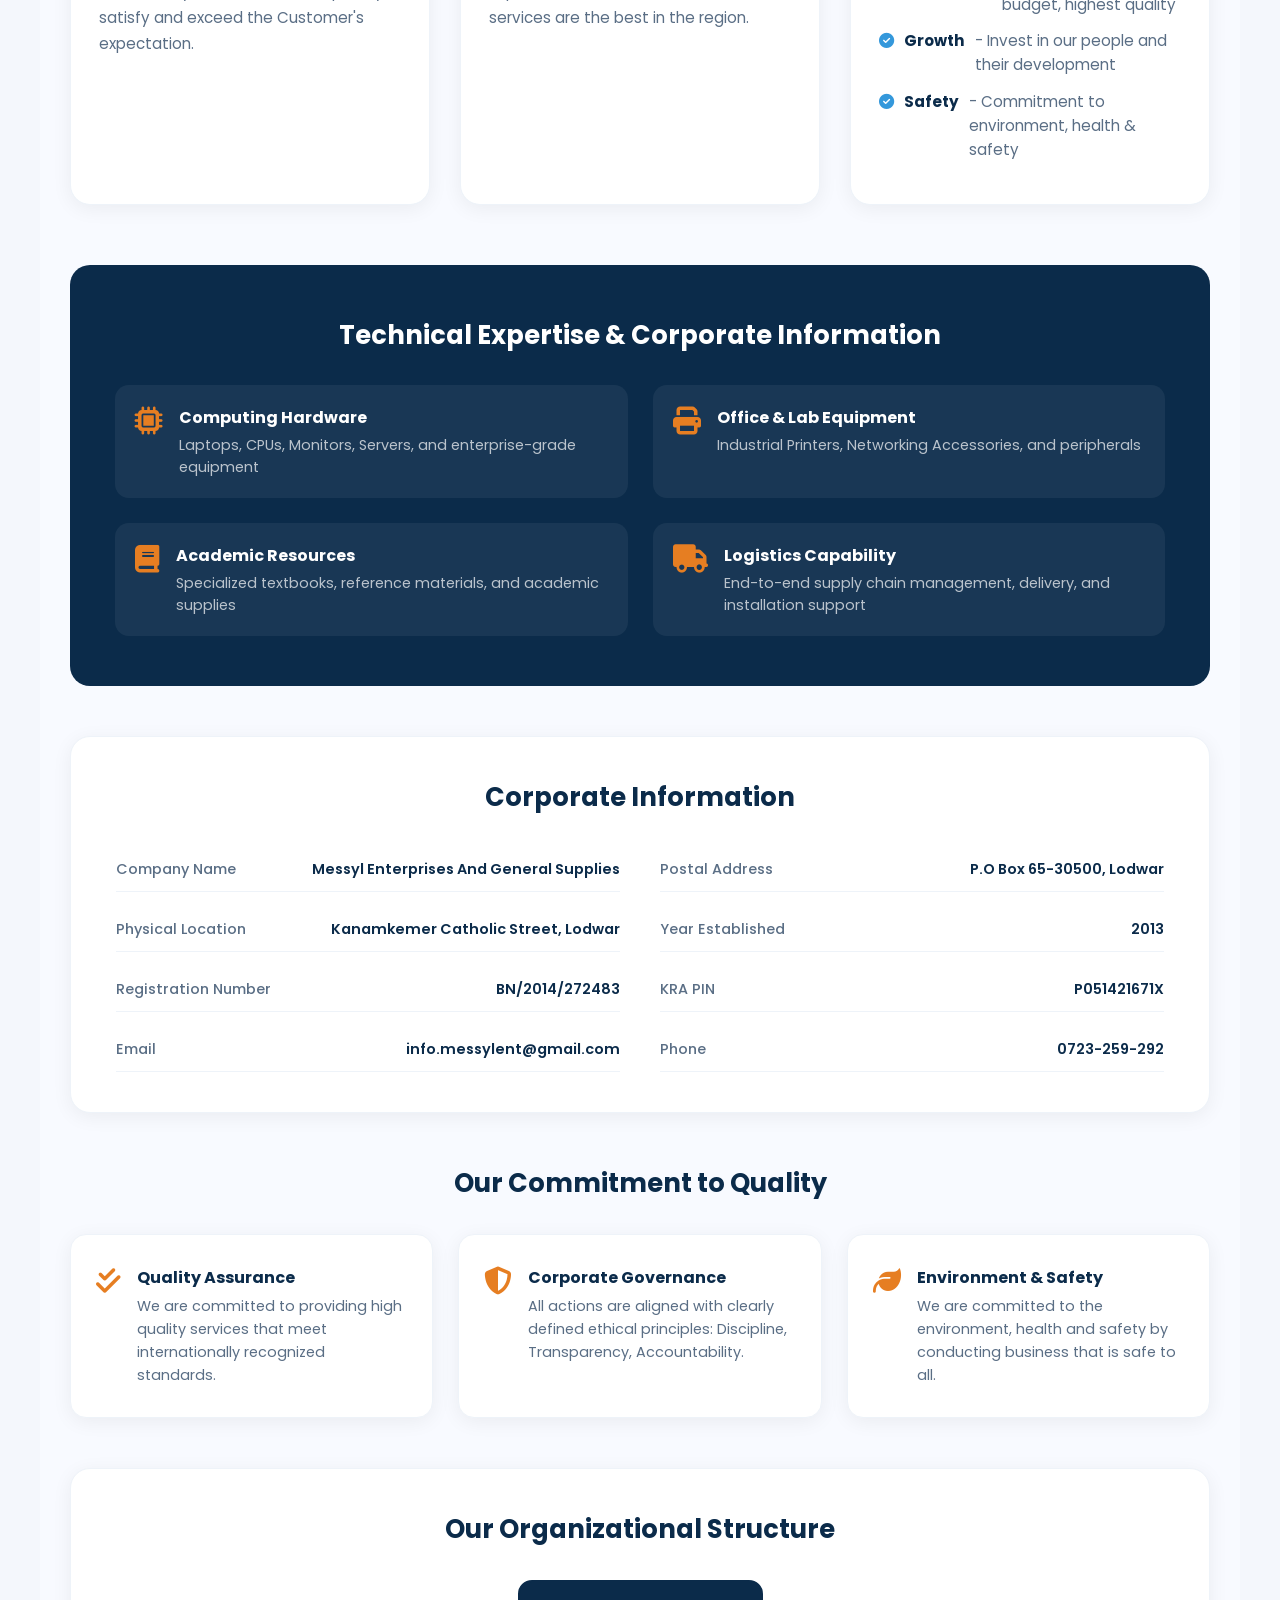
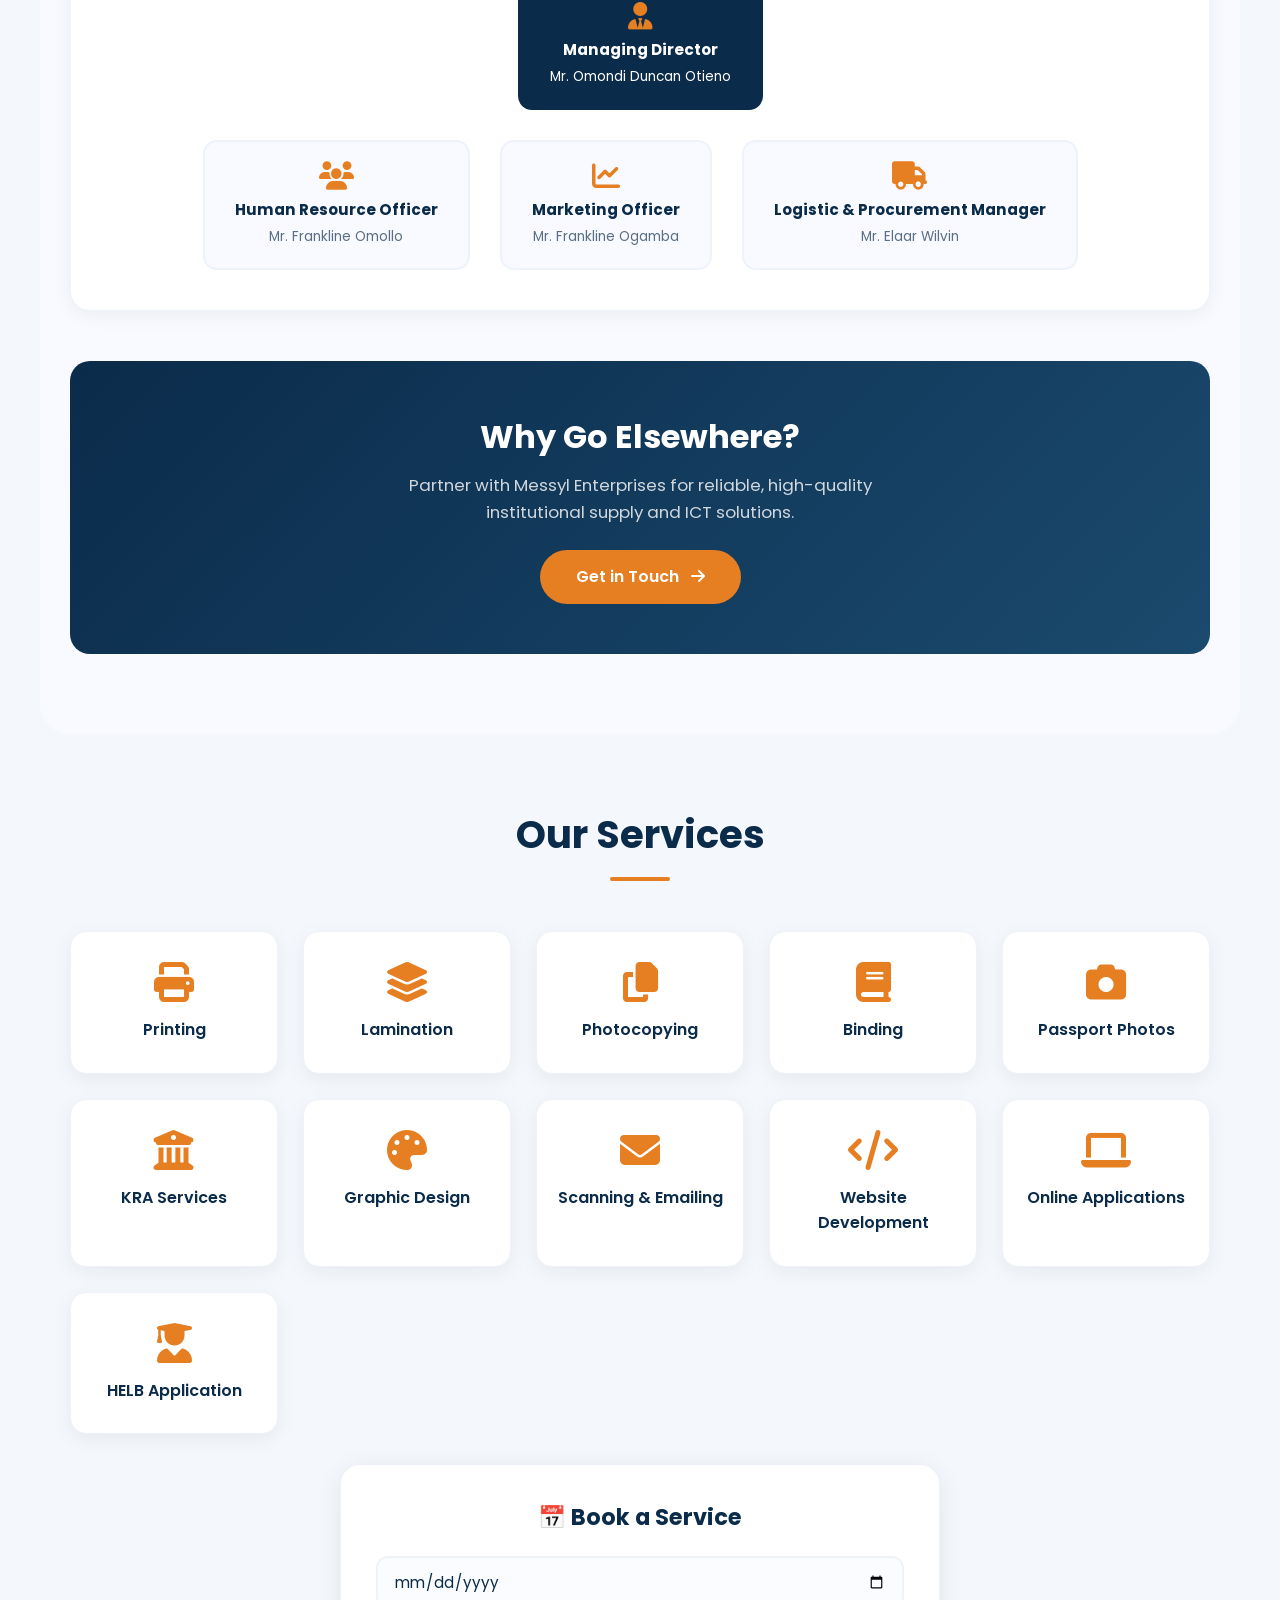
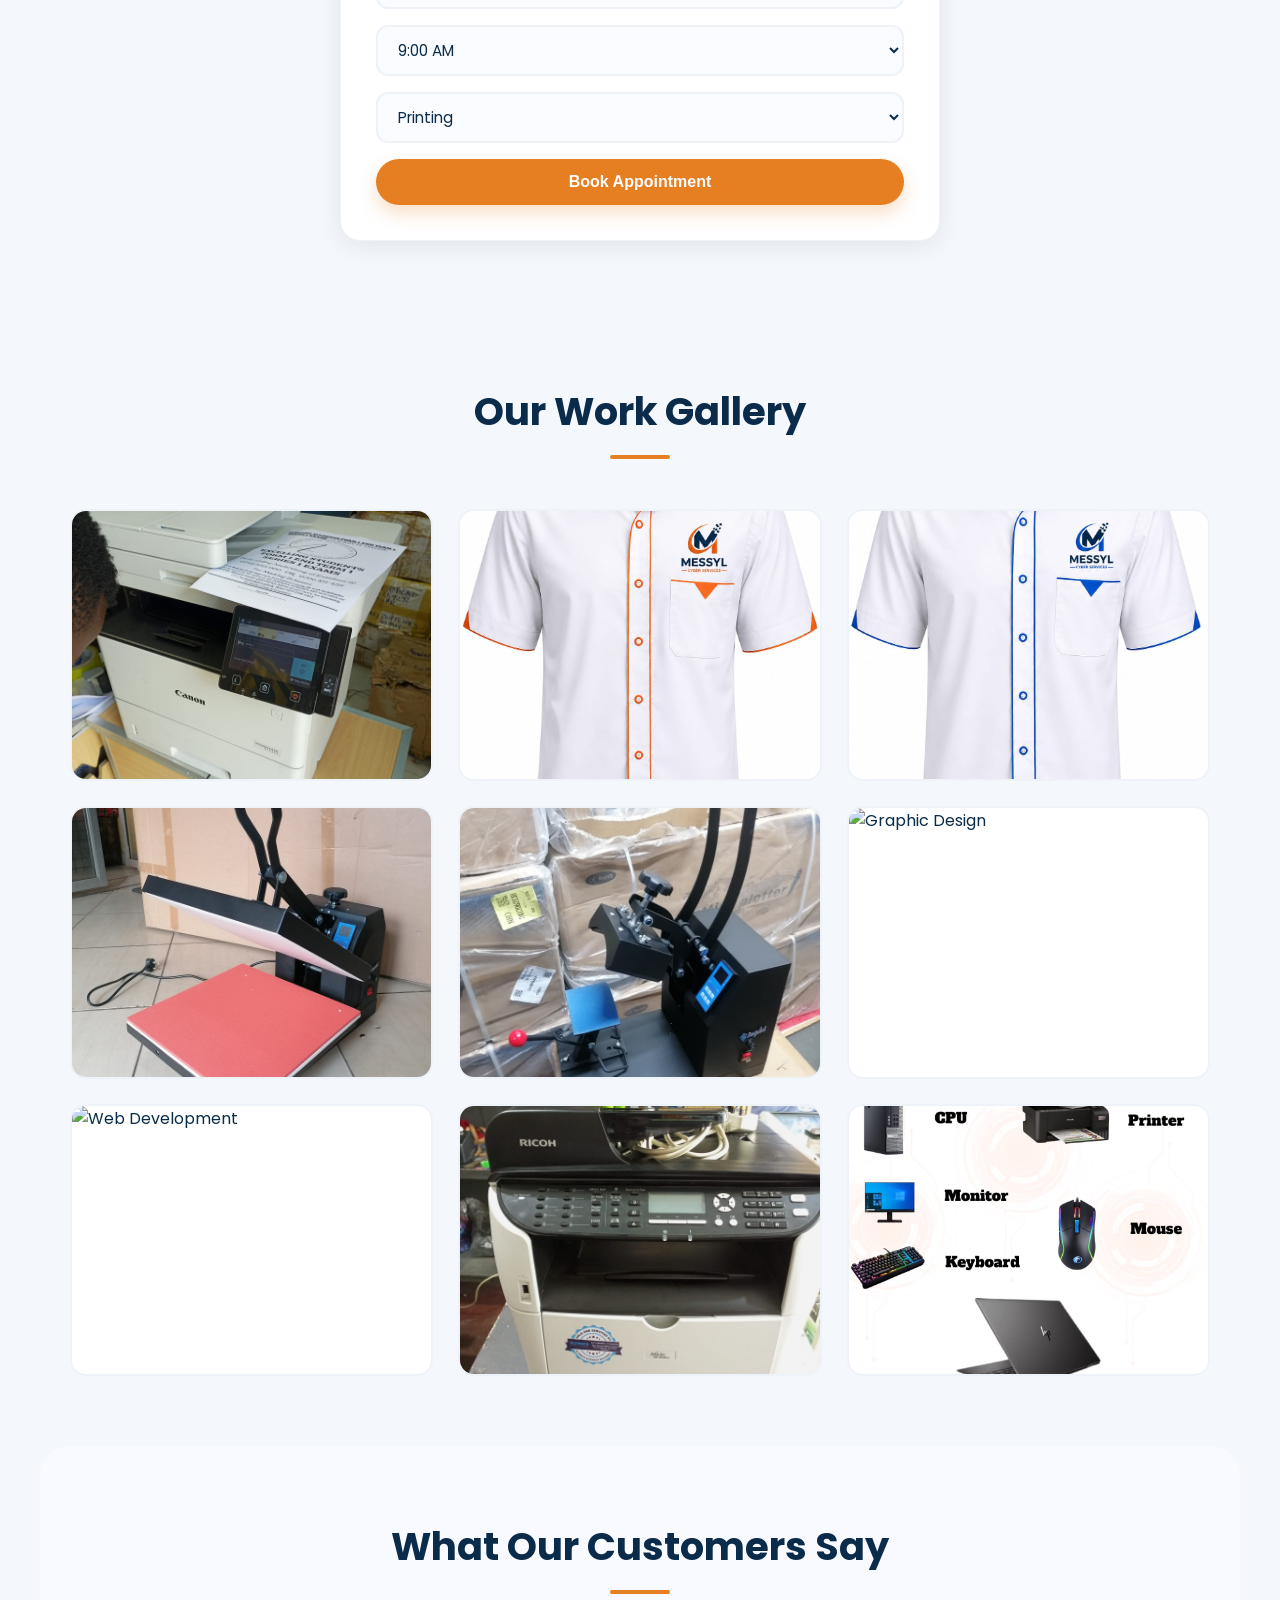
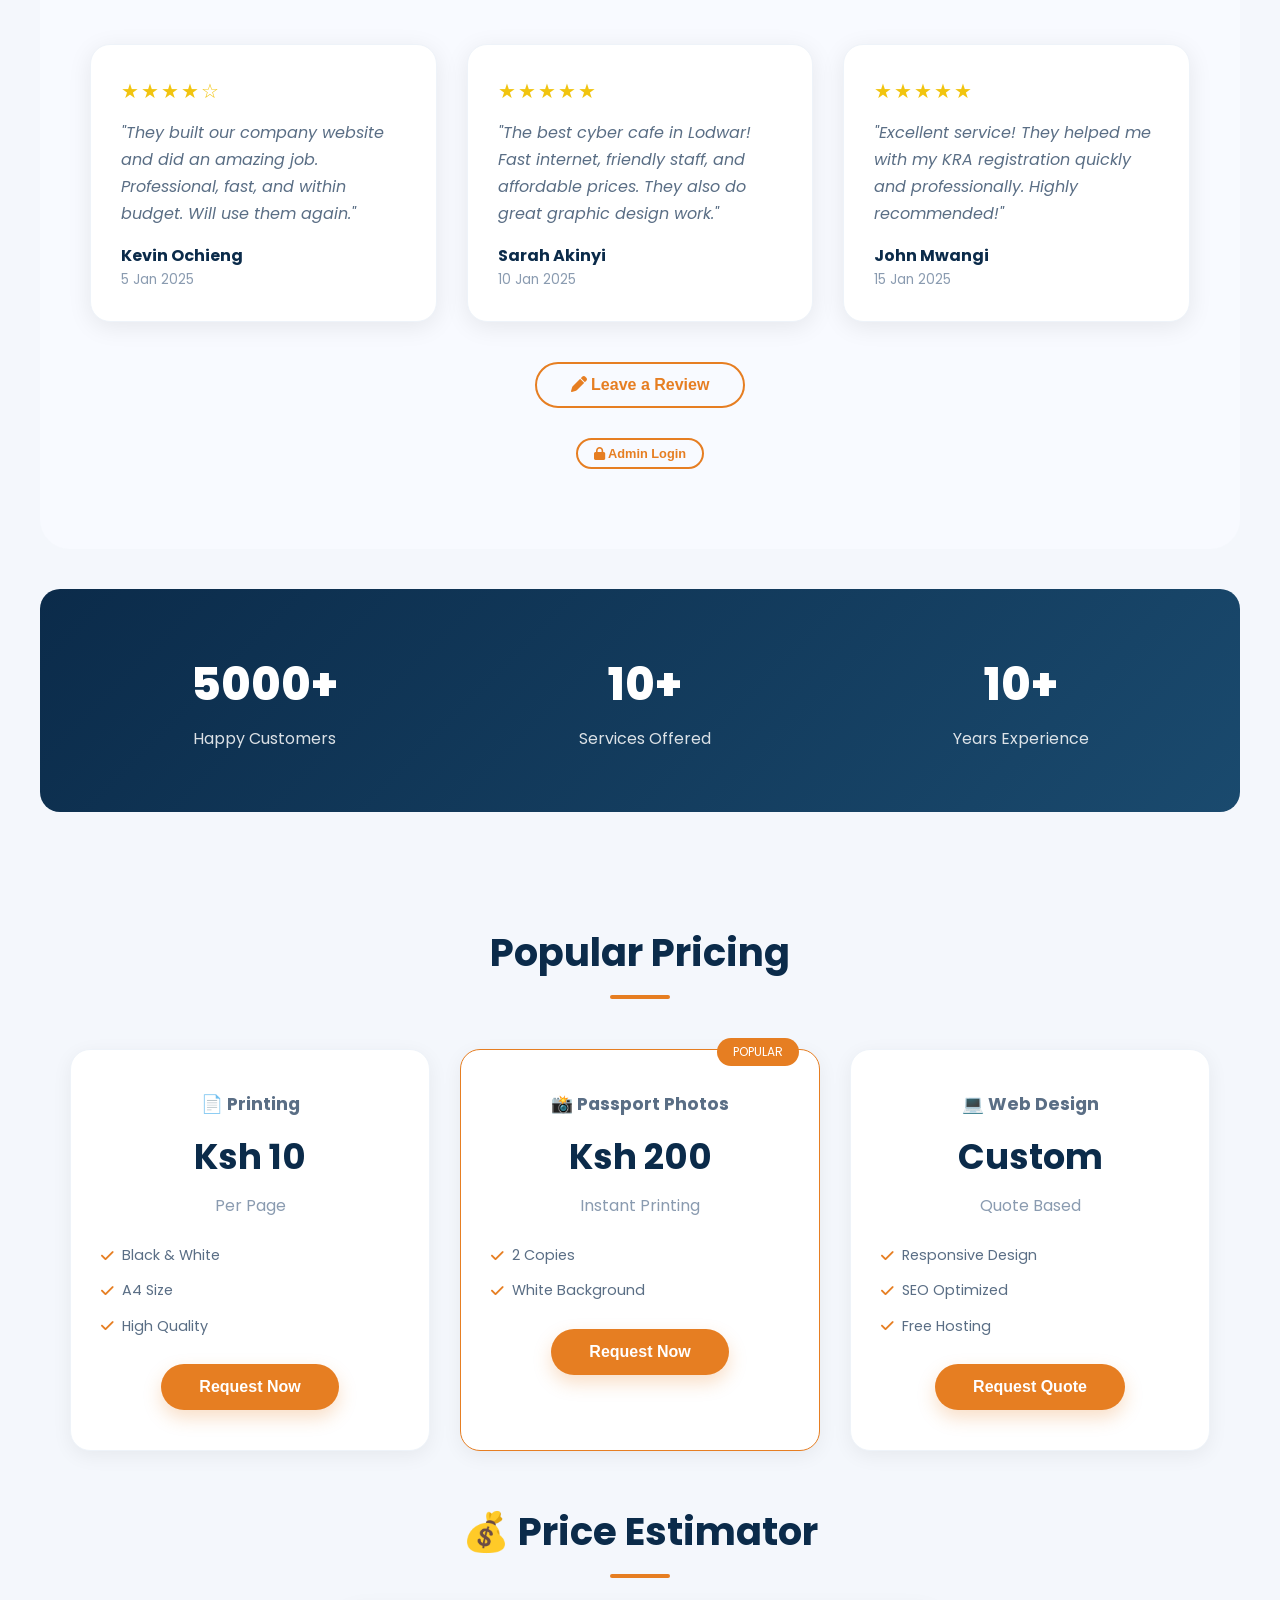
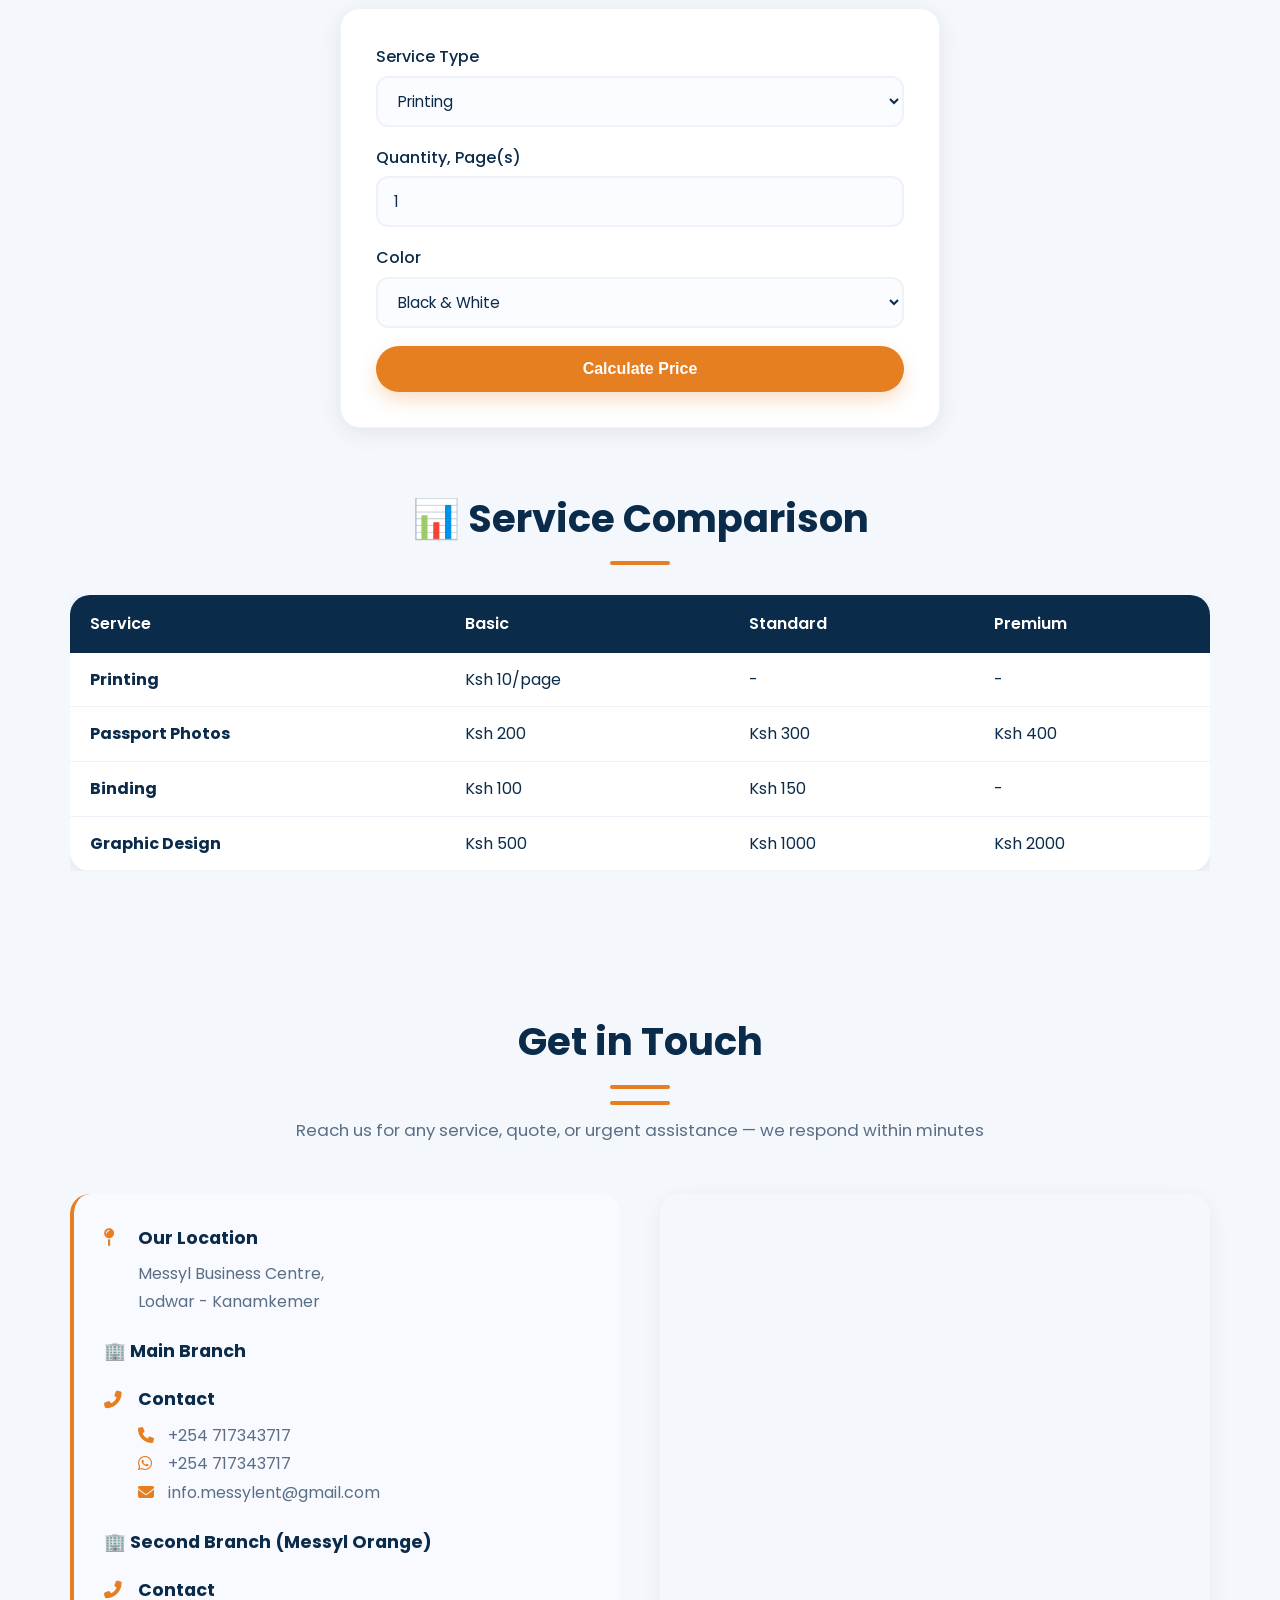
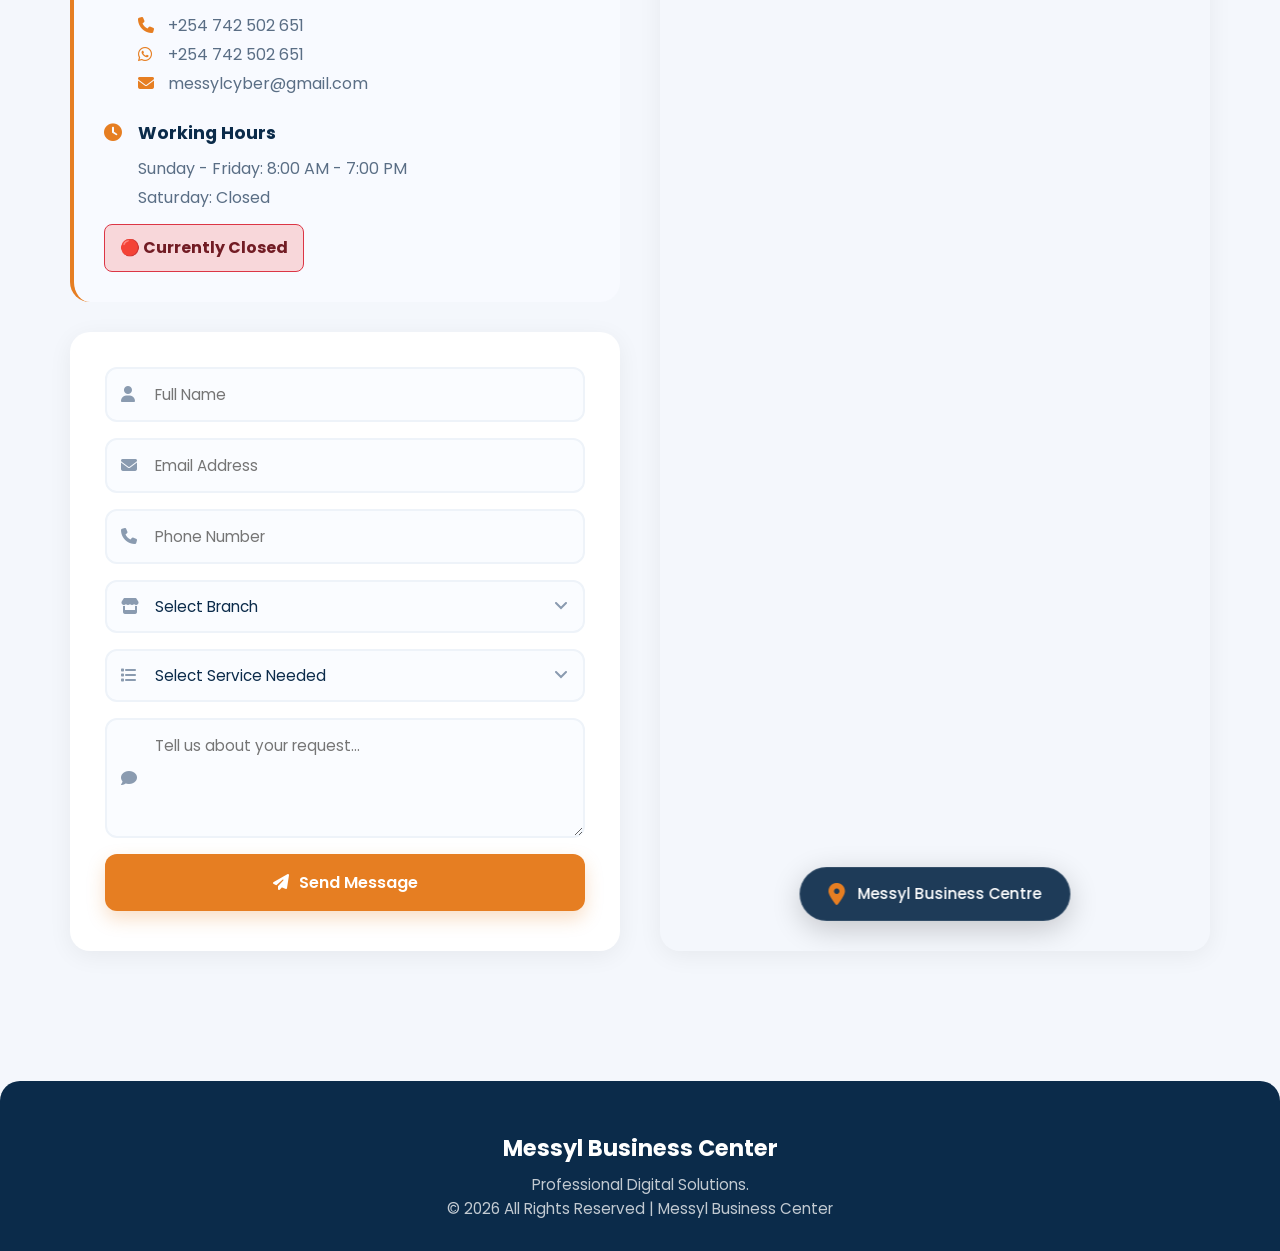
==== commit 2666b707: "Retry GitHub Pages deployment" ====
--- a/index.html
+++ b/index.html
@@ -99,7 +99,7 @@
             <div class="hero-slider" id="heroSlider">
                 <div class="slides-wrapper" id="slidesWrapper">
                     <img class="slide active" src="images\slide1\advert.jpeg" alt="MBC Poster">
-                    <img class="slide" src="https://images.unsplash.com/photo-1497366216548-37526070297c?ixlib=rb-4.0.3&auto=format&fit=crop&w=800&q=80" alt="Team working in a digital hub">
+                    <img class="slide" src="images\slide1\slide2.jpeg" alt="Team working in a digital hub">
                     <img class="slide" src="https://images.unsplash.com/photo-1552664730-d307ca884978?ixlib=rb-4.0.3&auto=format&fit=crop&w=800&q=80" alt="Business professionals collaborating">
                     <img class="slide" src="https://images.unsplash.com/photo-1524178232363-1fb2b075b655?ixlib=rb-4.0.3&auto=format&fit=crop&w=800&q=80" alt="Student using digital services">
                     <img class="slide" src="https://images.unsplash.com/photo-1531482615713-2afd69097998?ixlib=rb-4.0.3&auto=format&fit=crop&w=800&q=80" alt="Laptop and coffee shop environment">
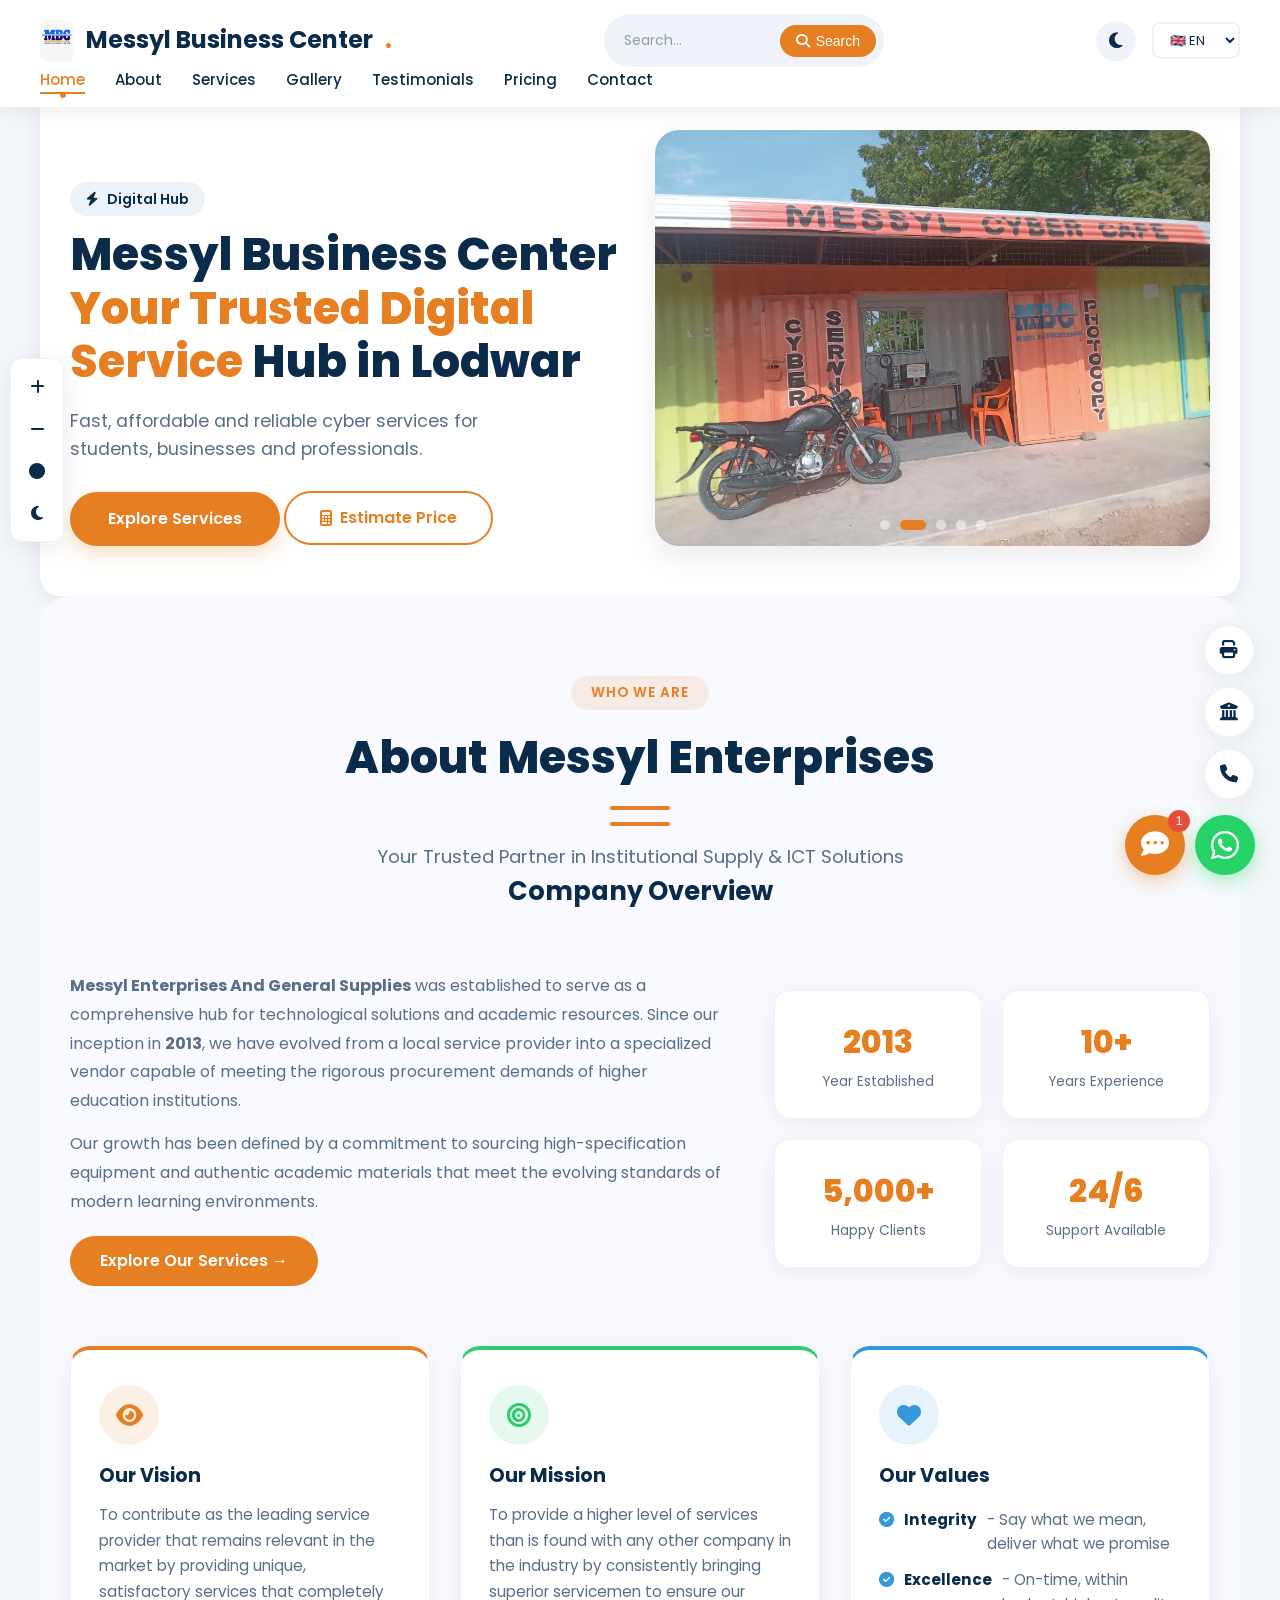
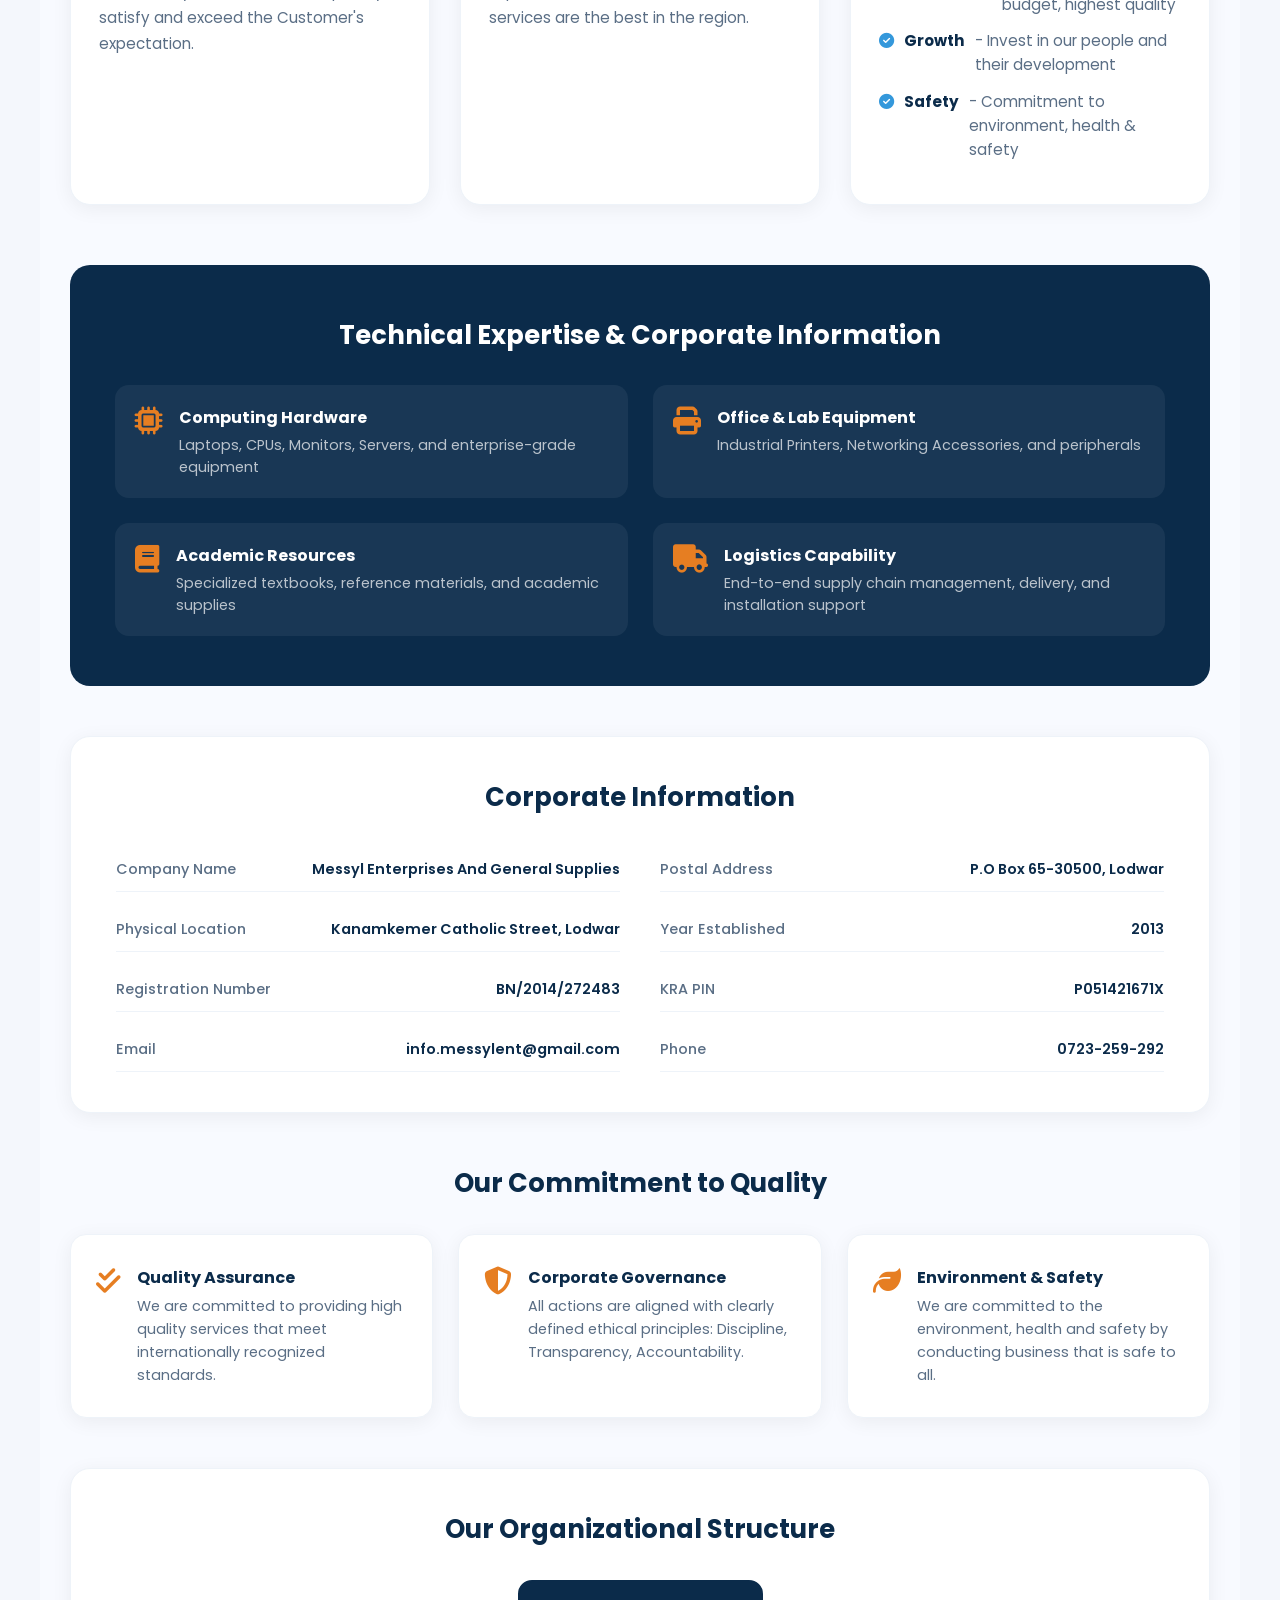
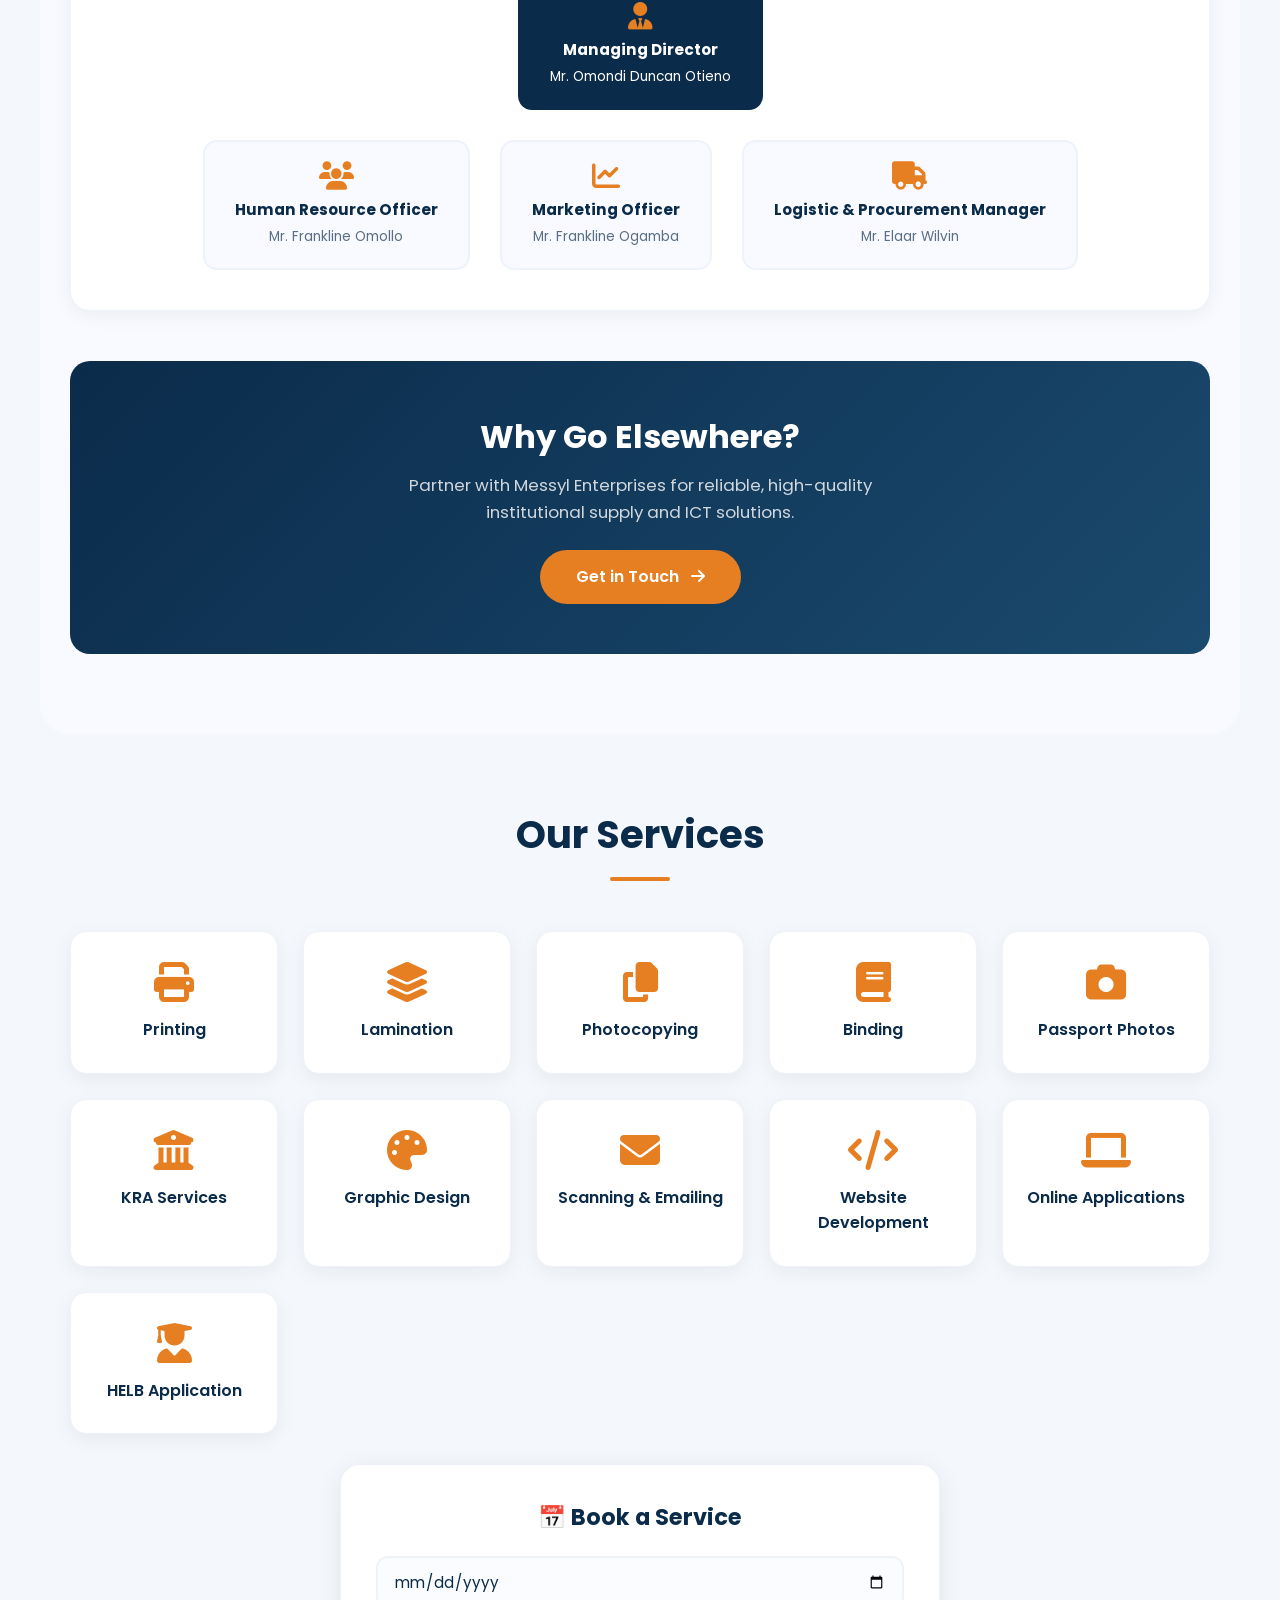
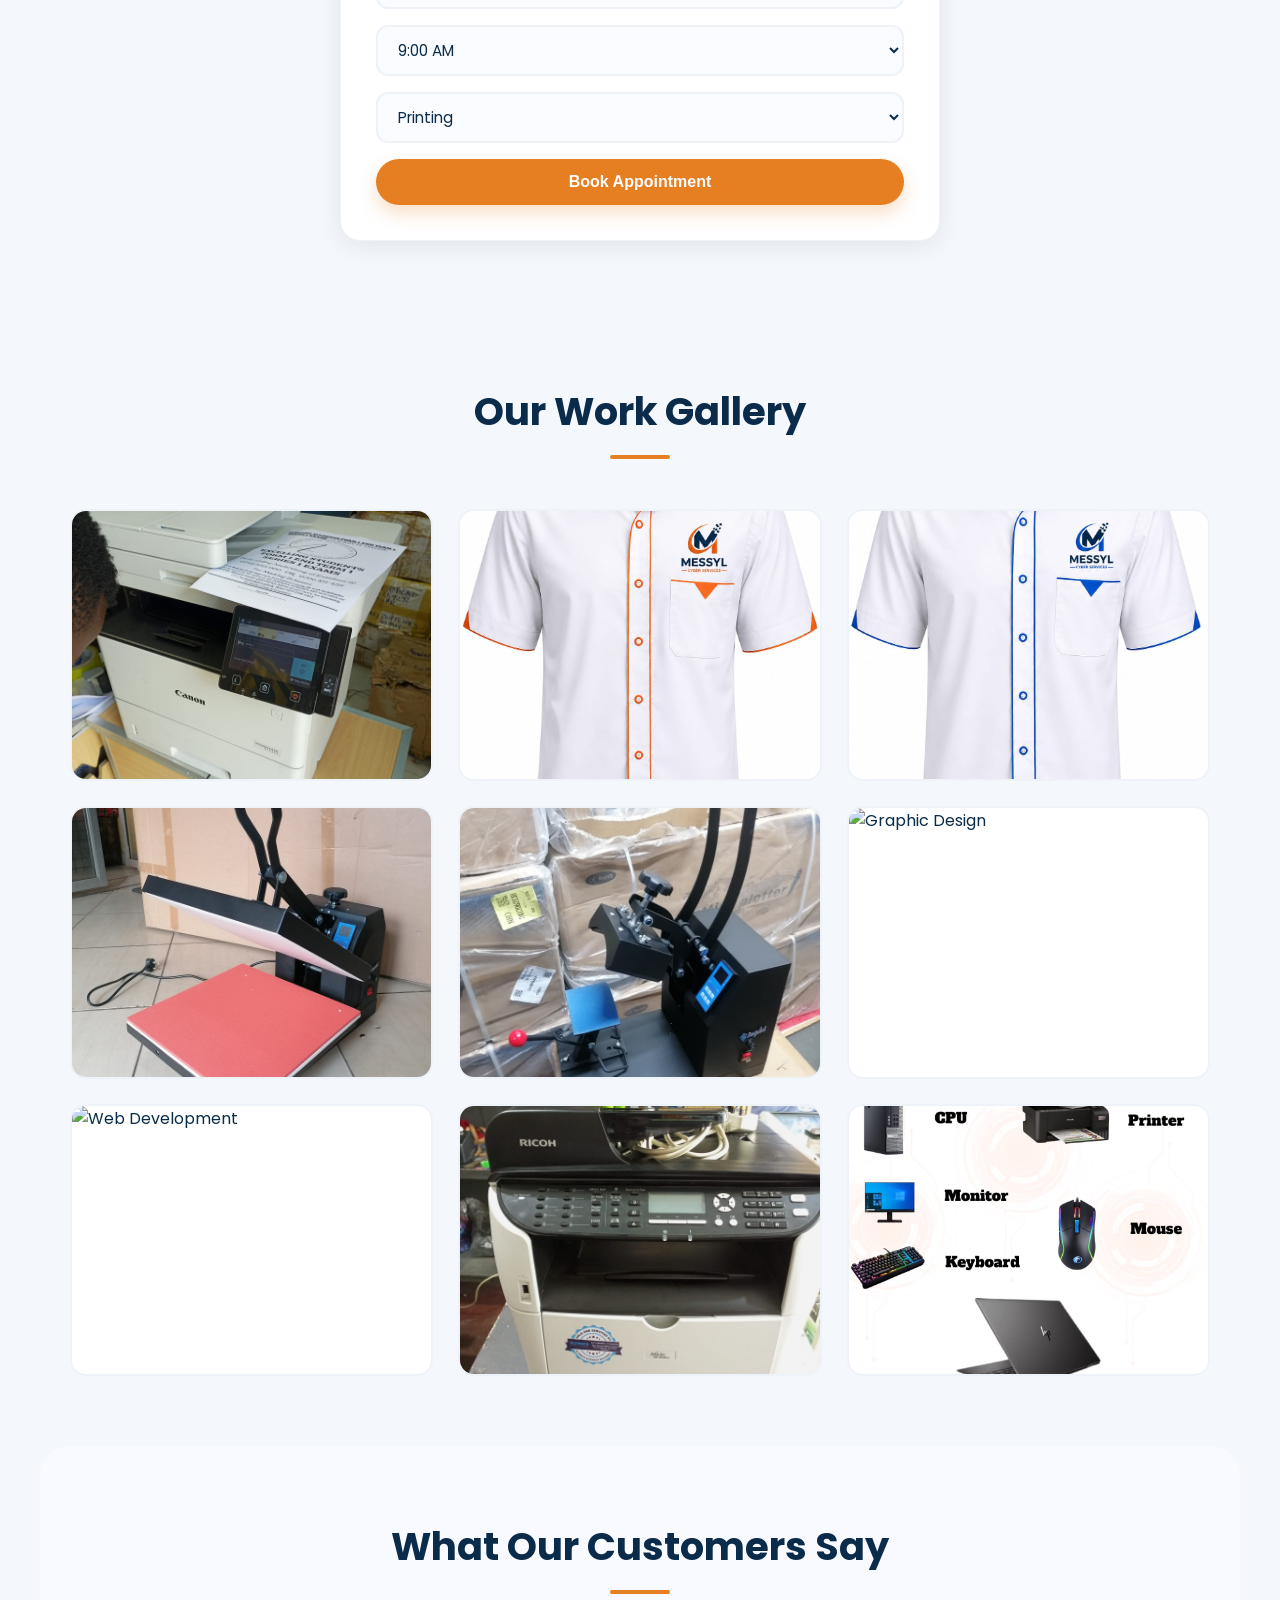
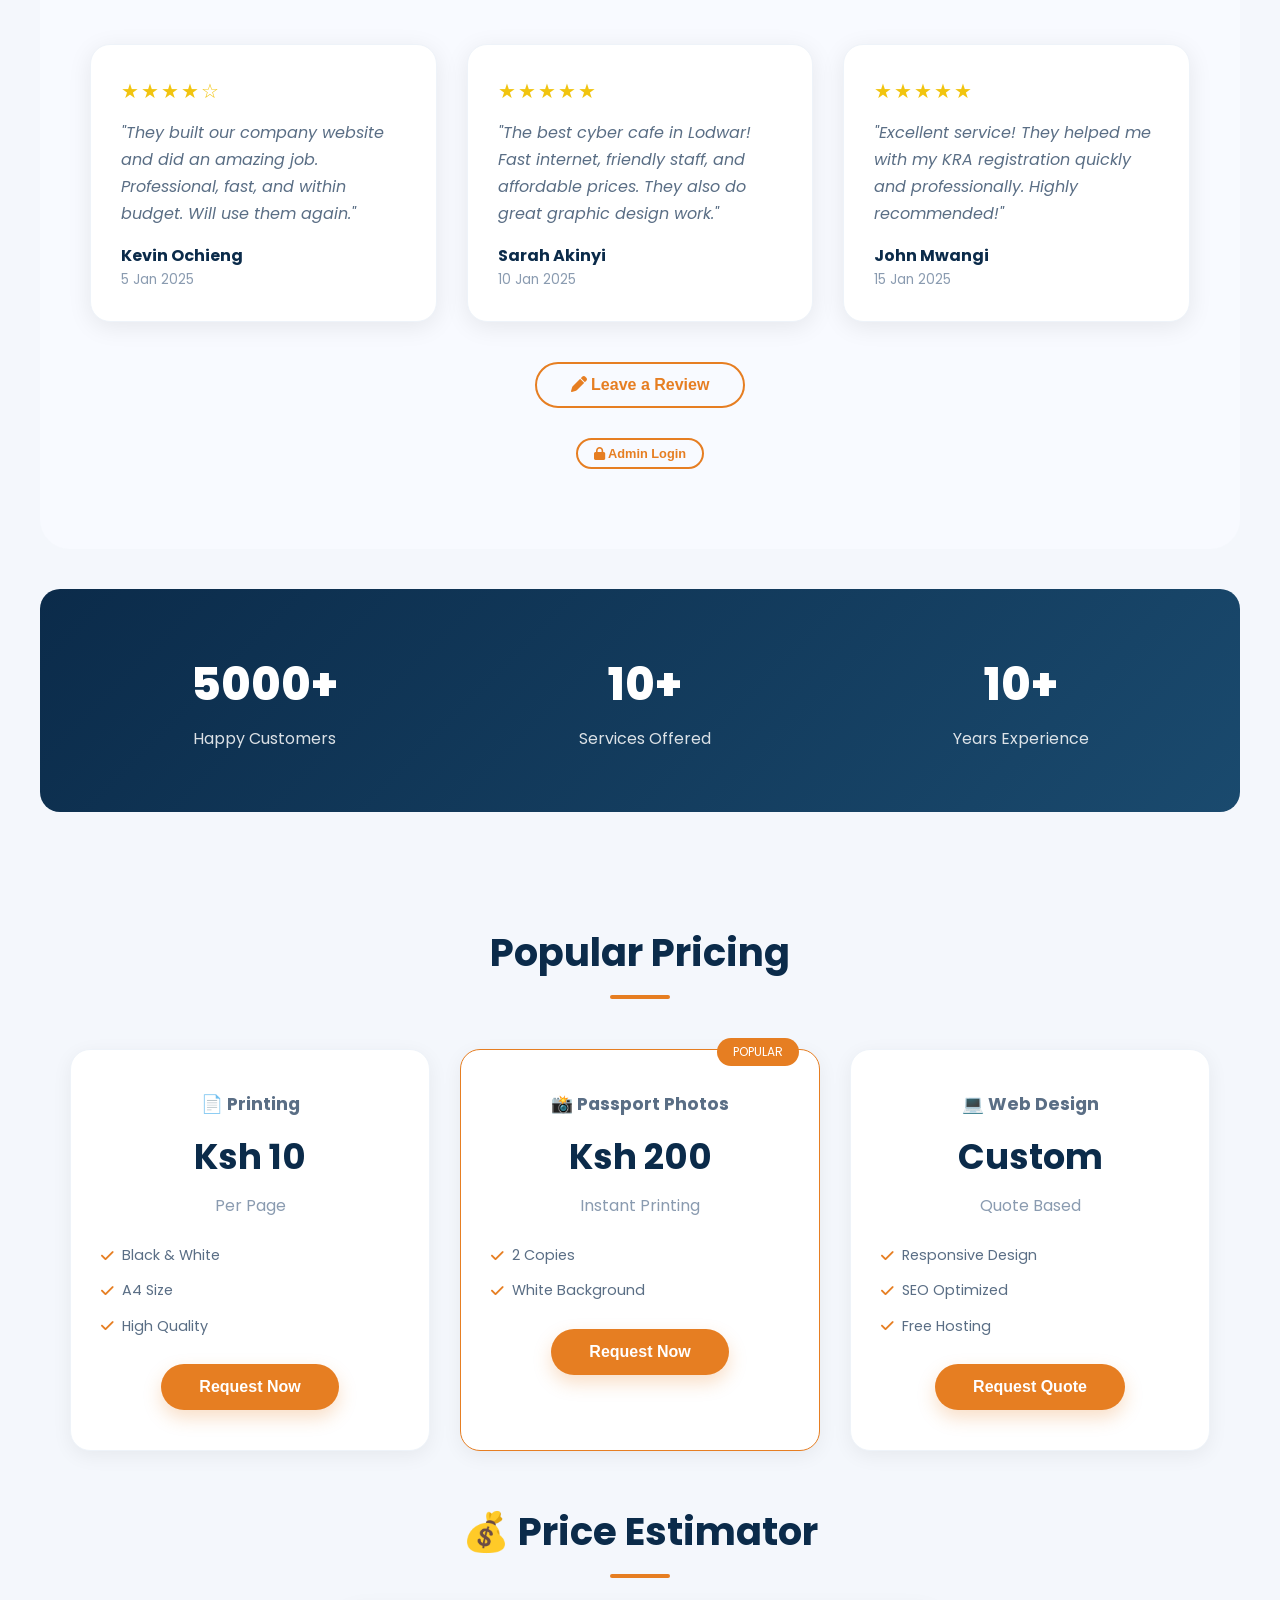
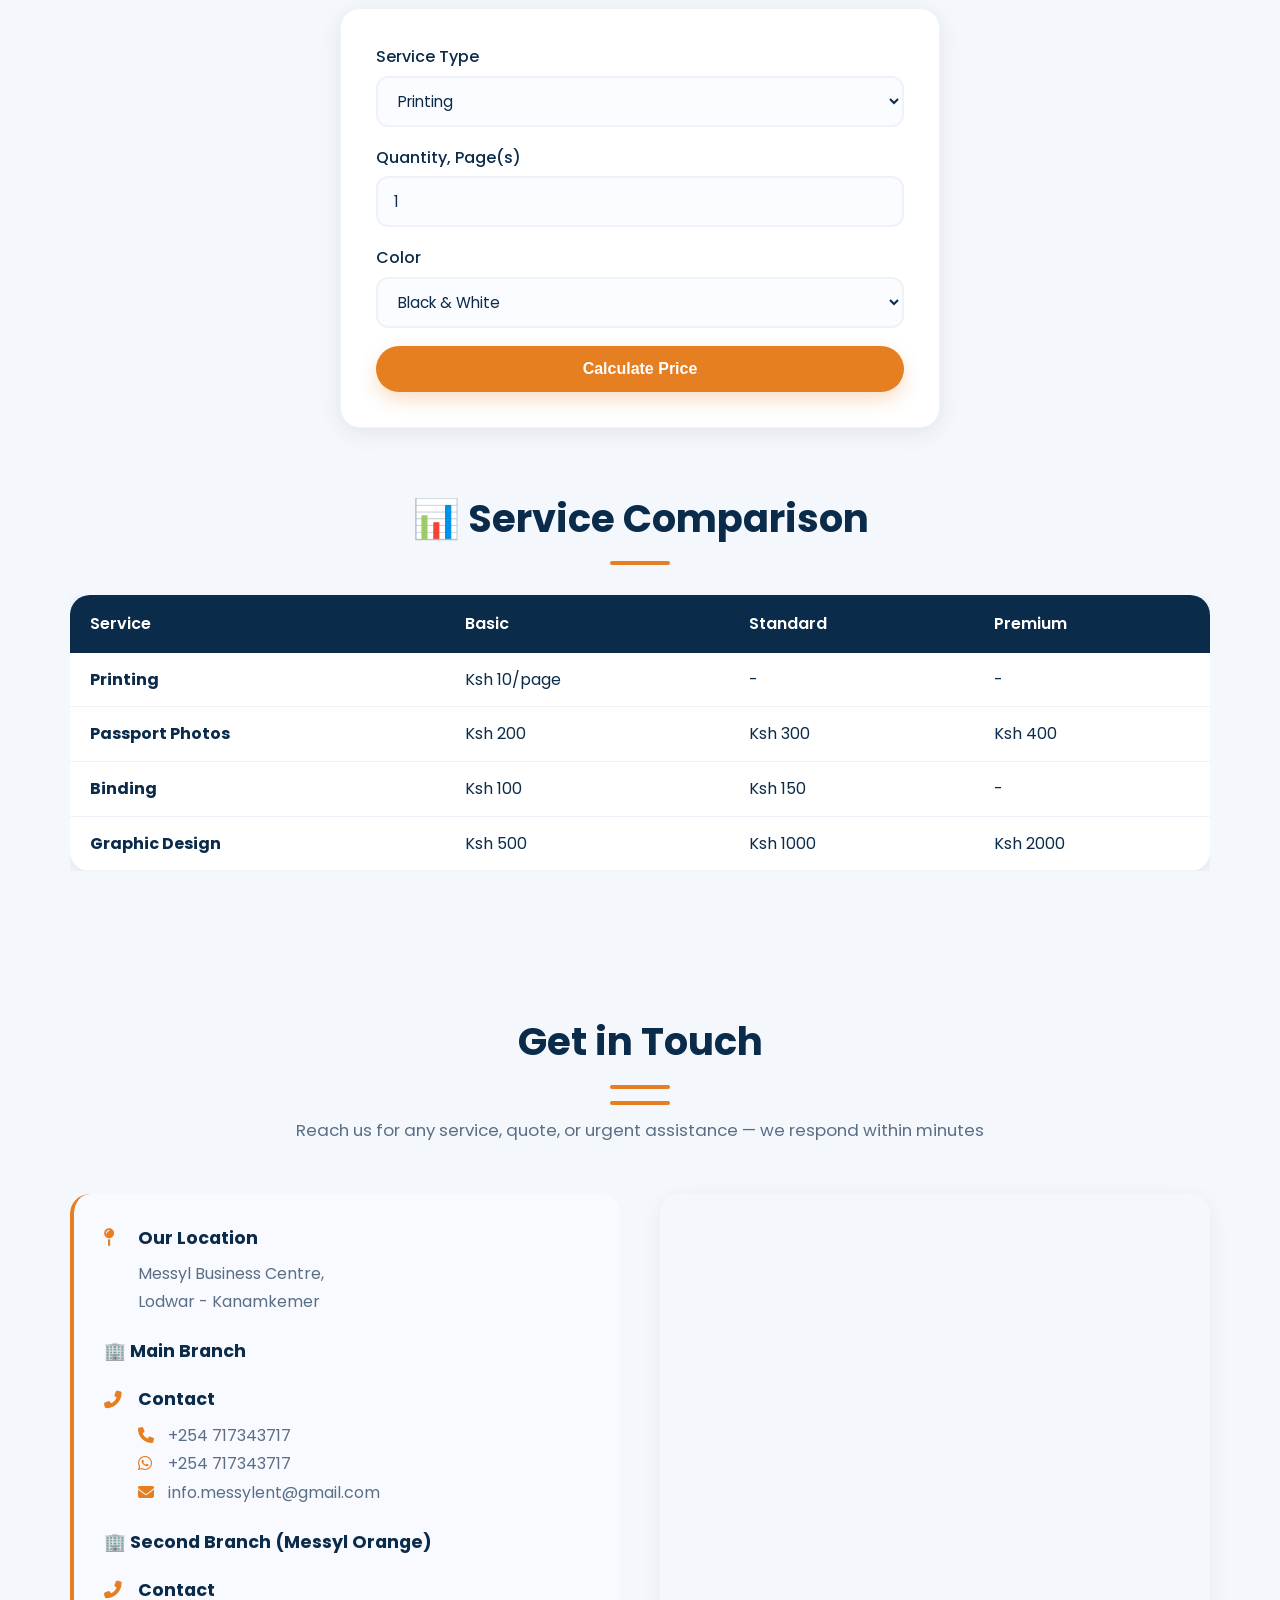
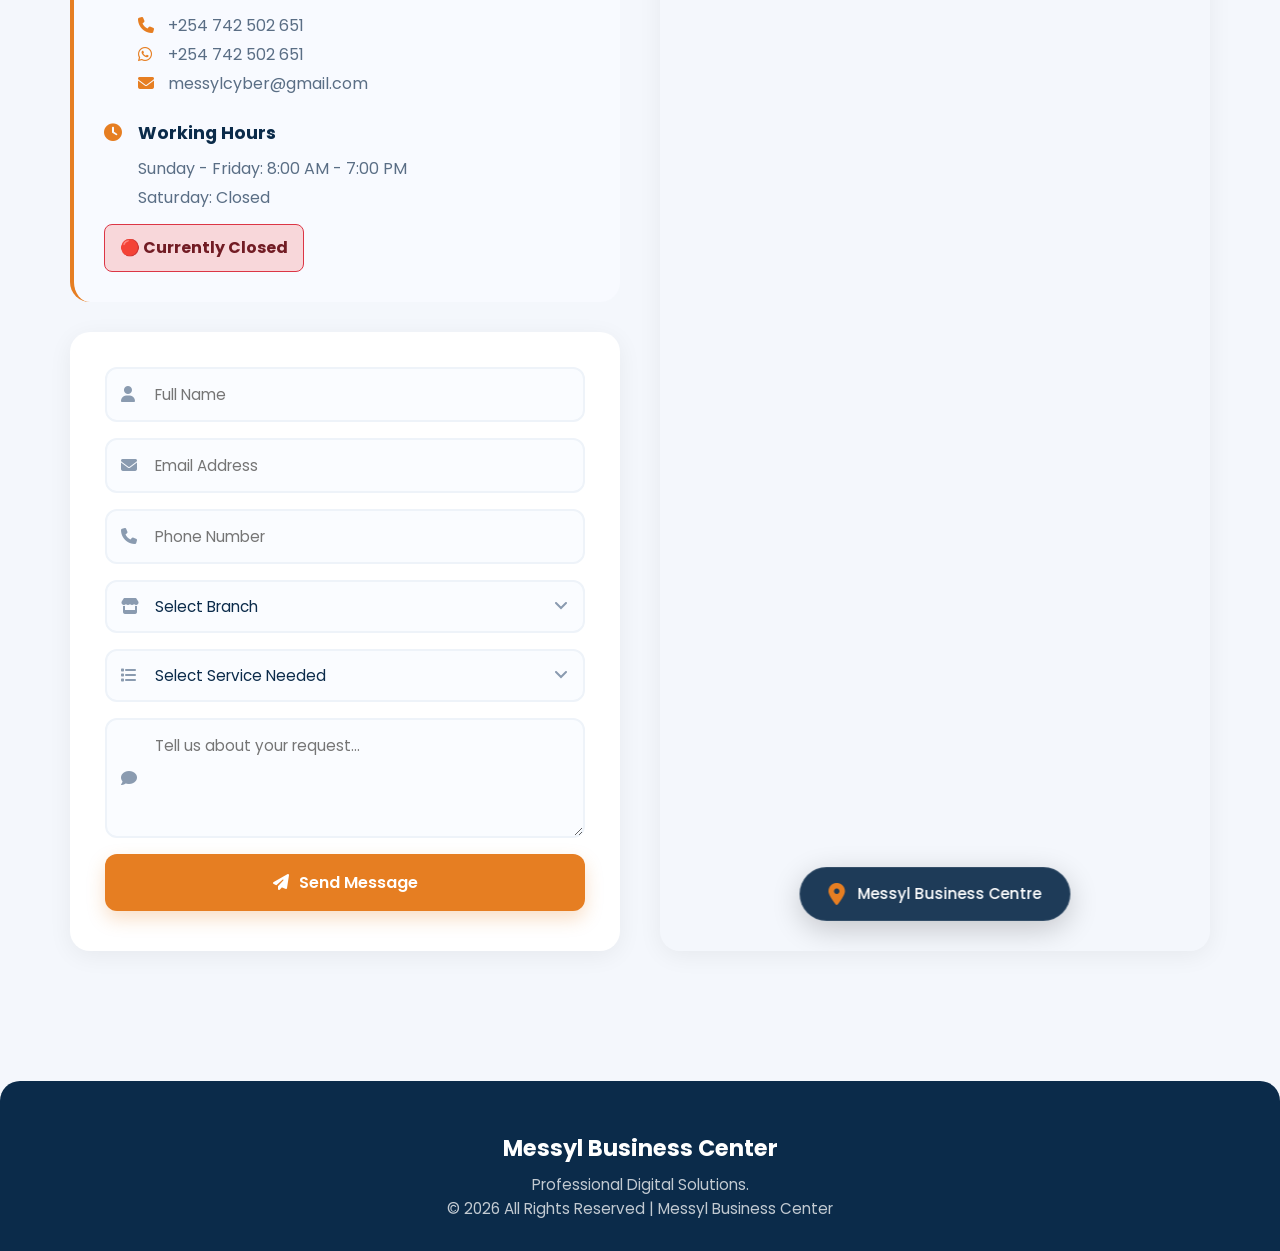
==== commit 9bccb9a0: "Updated SEO" ====
--- a/index.html
+++ b/index.html
@@ -3,16 +3,16 @@
 <head>
     <meta charset="UTF-8">
     <meta name="viewport" content="width=device-width, initial-scale=1.0">
-    <meta name="description" content="Messyl Tech Solutions offers quality printing, photocopying, lamination, passport photos, KRA services, HELB applications, graphic design, website development, and online services in Lodwar (Kanamkemer).">
+    <meta name="description" content="Messyl Business Center offers quality printing, photocopying, lamination, passport photos, KRA services, HELB applications, graphic design, website development, and online services in Lodwar (Kanamkemer).">
     <meta name="keywords" content="printing Lodwar-Kanamkemer, photocopying, lamination, passport photos, KRA services, HELB application, graphic design, website development, cyber cafe Lodwar">
-    <meta name="author" content="Omondi Tech Solutions">
-    <link rel="icon" href="images/favicon.png" type="image/png">
-    <meta property="og:title" content="Omondi Tech Solutions">
+    <meta name="author" content="Printing, KRA, HELB, Passport Photos, Graphic Design, web design and ICT Services in Kanamkemer, Lodwar.">
+    <link rel="icon" href="images\logo\favicon.jpg" type="image/jpeg">
+    <meta property="og:title" content="Messyl Business Center">
     <meta property="og:description" content="Printing, KRA Services, Passport Photos, Graphic Design, Website Development and more.">
     <meta property="og:image" content="images/preview.jpg">
     <meta property="og:type" content="website">
     <meta name="viewport" content="width=device-width, initial-scale=1.0">
-    <title>Messyl Cyber Tech Solutions | Printing, KRA, HELB & Graphic Design in Lodwar</title>
+    <title>Messyl Business Center | Printing, KRA, HELB & Graphic Design in Kanamkemer, Lodwar</title>
     <link href="https://fonts.googleapis.com/css2?family=Poppins:wght@300;400;500;600;700;800&display=swap" rel="stylesheet">
     <link rel="stylesheet" href="https://cdnjs.cloudflare.com/ajax/libs/font-awesome/6.7.2/css/all.min.css">
     <link rel="stylesheet" href="style.css">
@@ -39,7 +39,7 @@
     <div class="navbar-wrapper">
         <nav class="navbar">
             <div class="logo">
-                <img src="images\logo\mbc.jpeg" alt="Messyl Business Center">
+                <img src="images\logo\mbc.jpeg" alt="logo">
                 Messyl Business Center<span>.</span>
             </div>
 
@@ -88,7 +88,7 @@
                 <br>
                 <br>
                 <span class="tag"><i class="fas fa-bolt" style="margin-right:6px;"></i> Digital Hub</span>
-                <h1>Your Trusted <br><span>Digital Service</span> Hub</h1>
+                <h1>Messyl Business Center<br><span> Your Trusted Digital Service</span> Hub in Lodwar</h1>
                 <p>Fast, affordable and reliable cyber services for students, businesses and professionals.</p>
                 <a href="#services" class="btn">Explore Services</a>
                 <a href="#calculator" class="btn-outline">
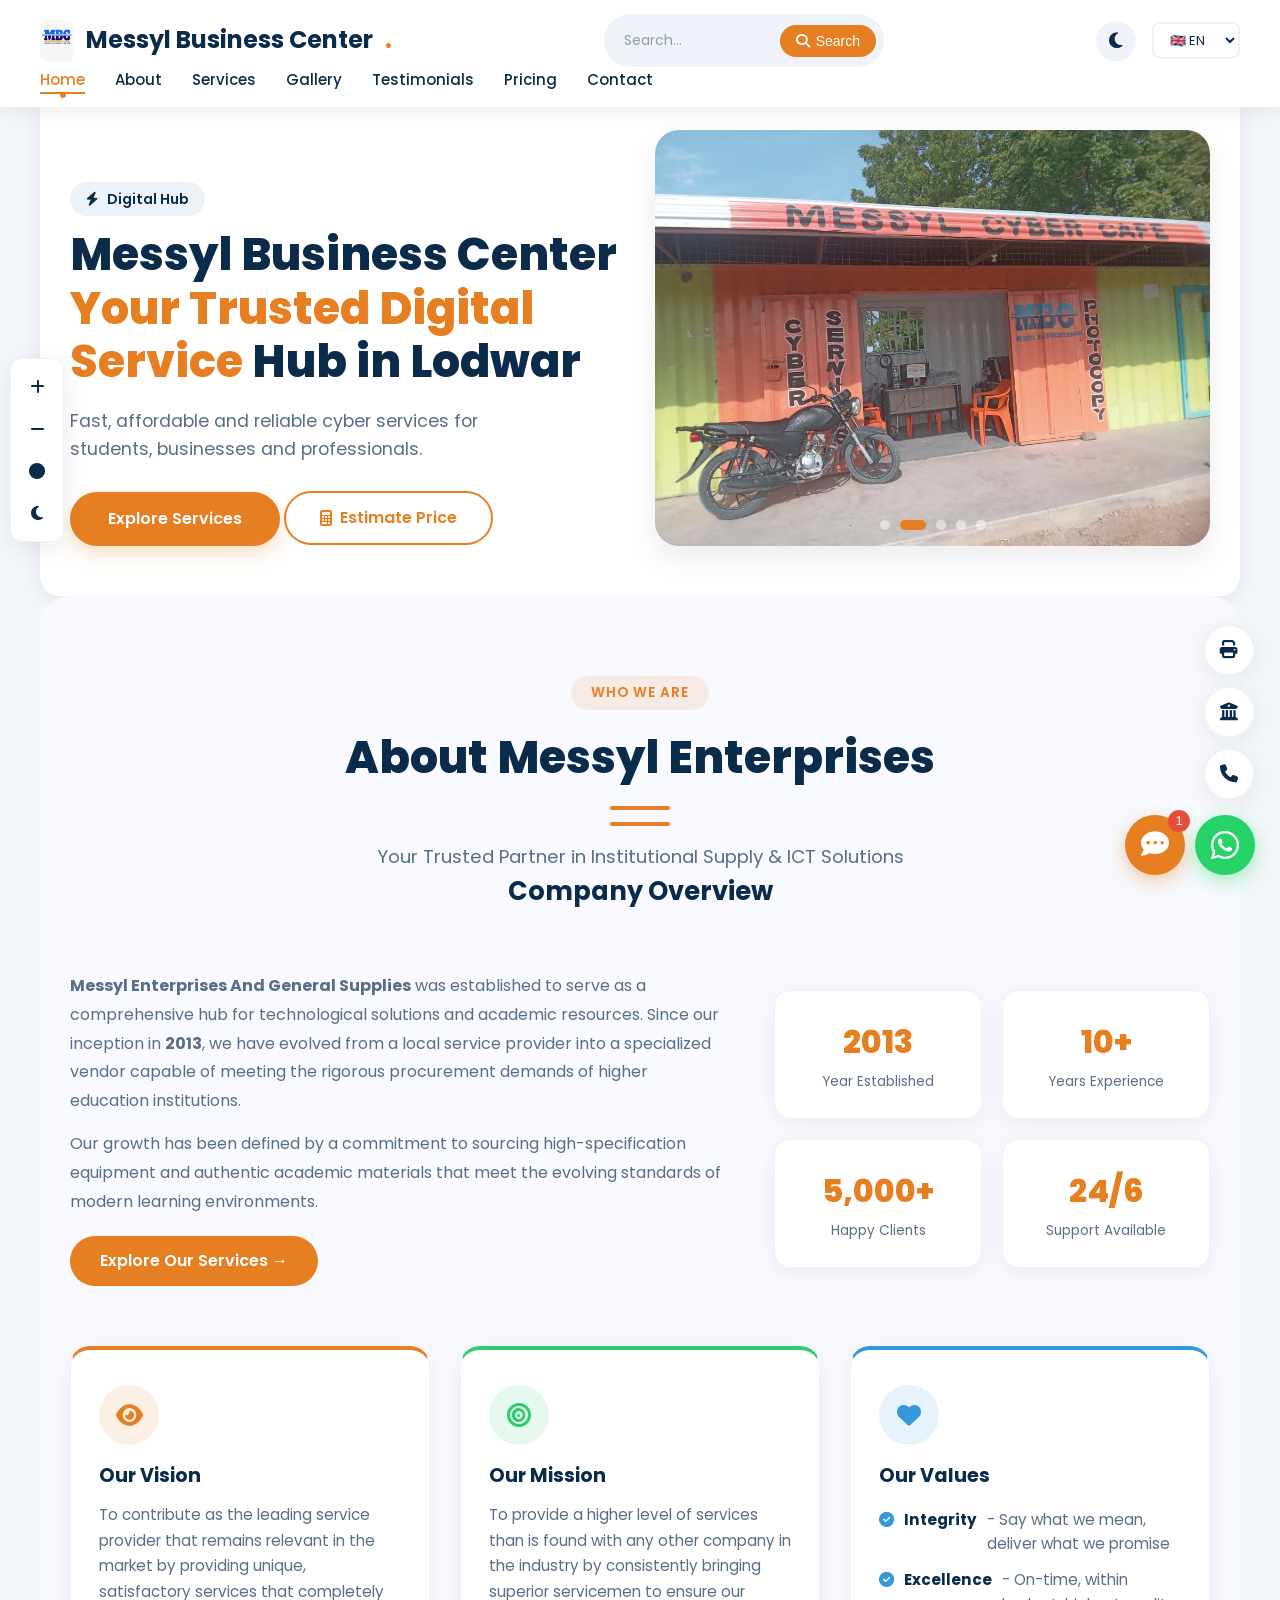
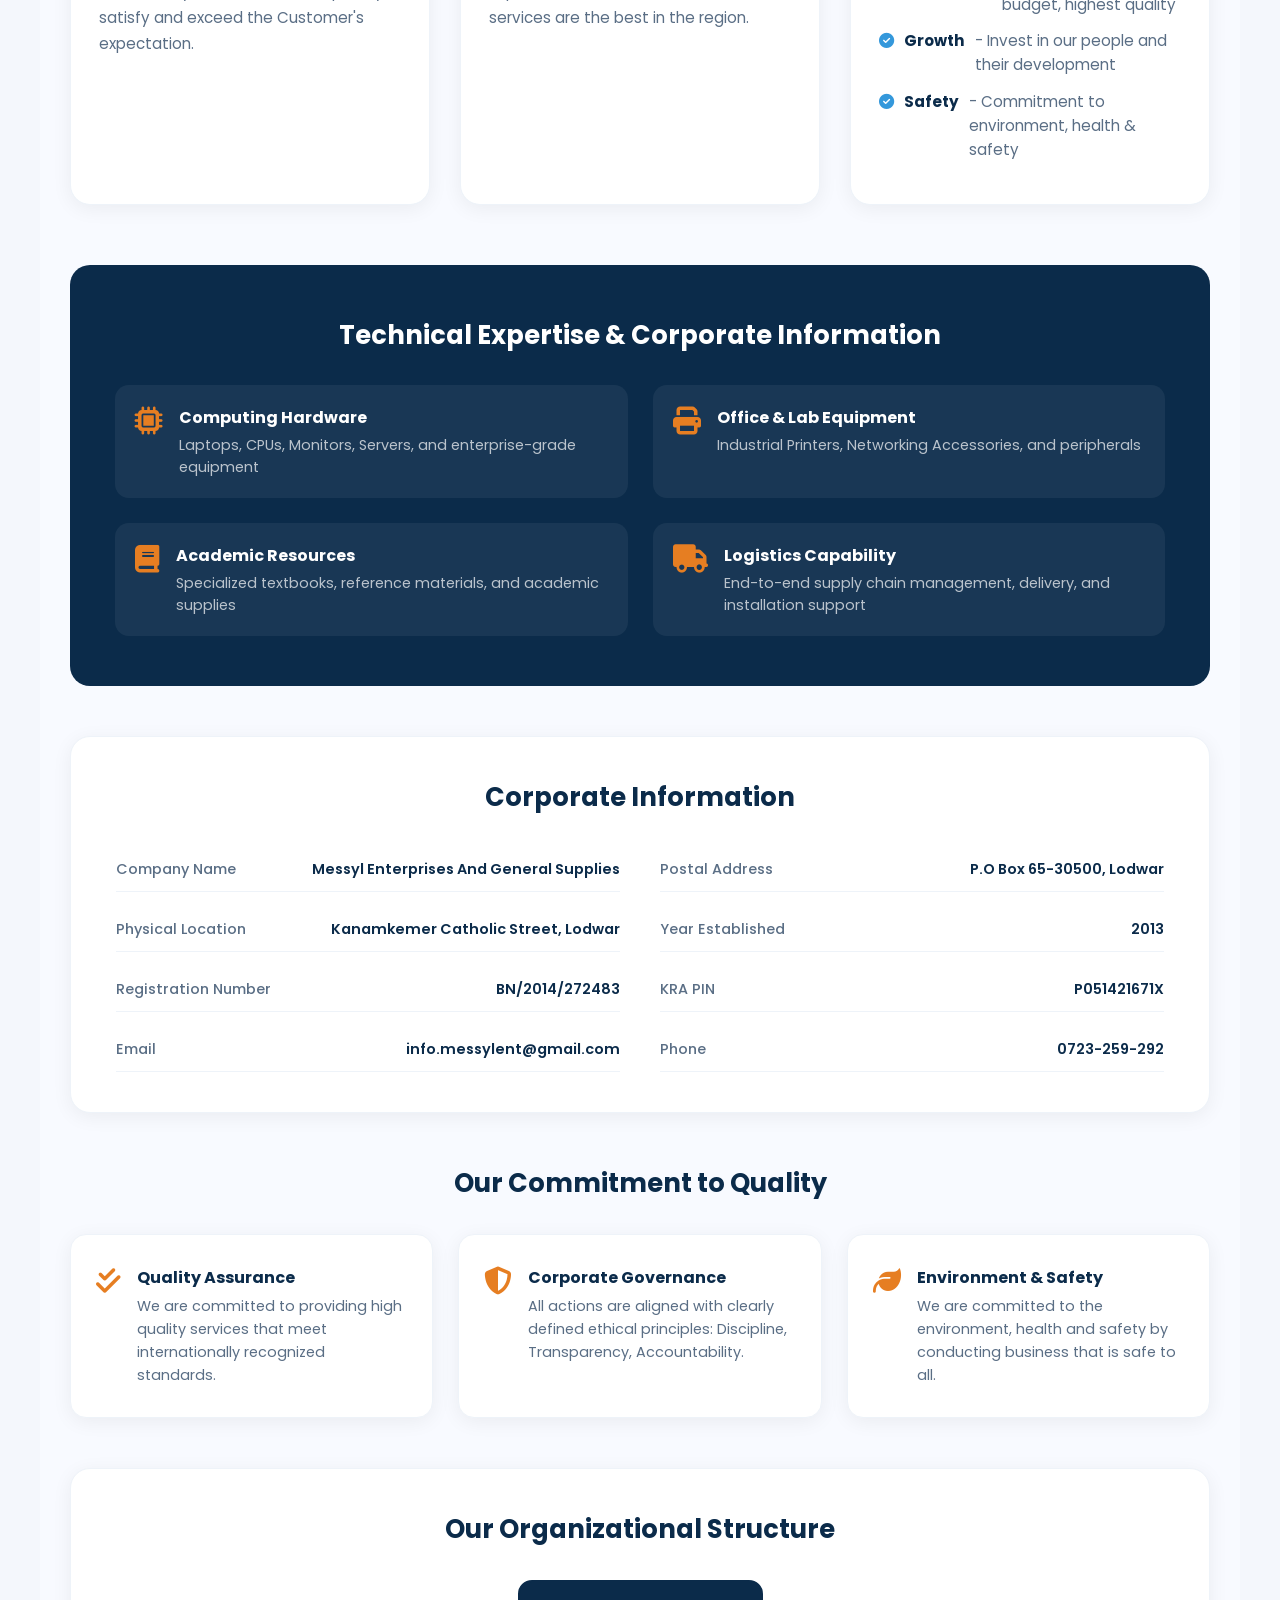
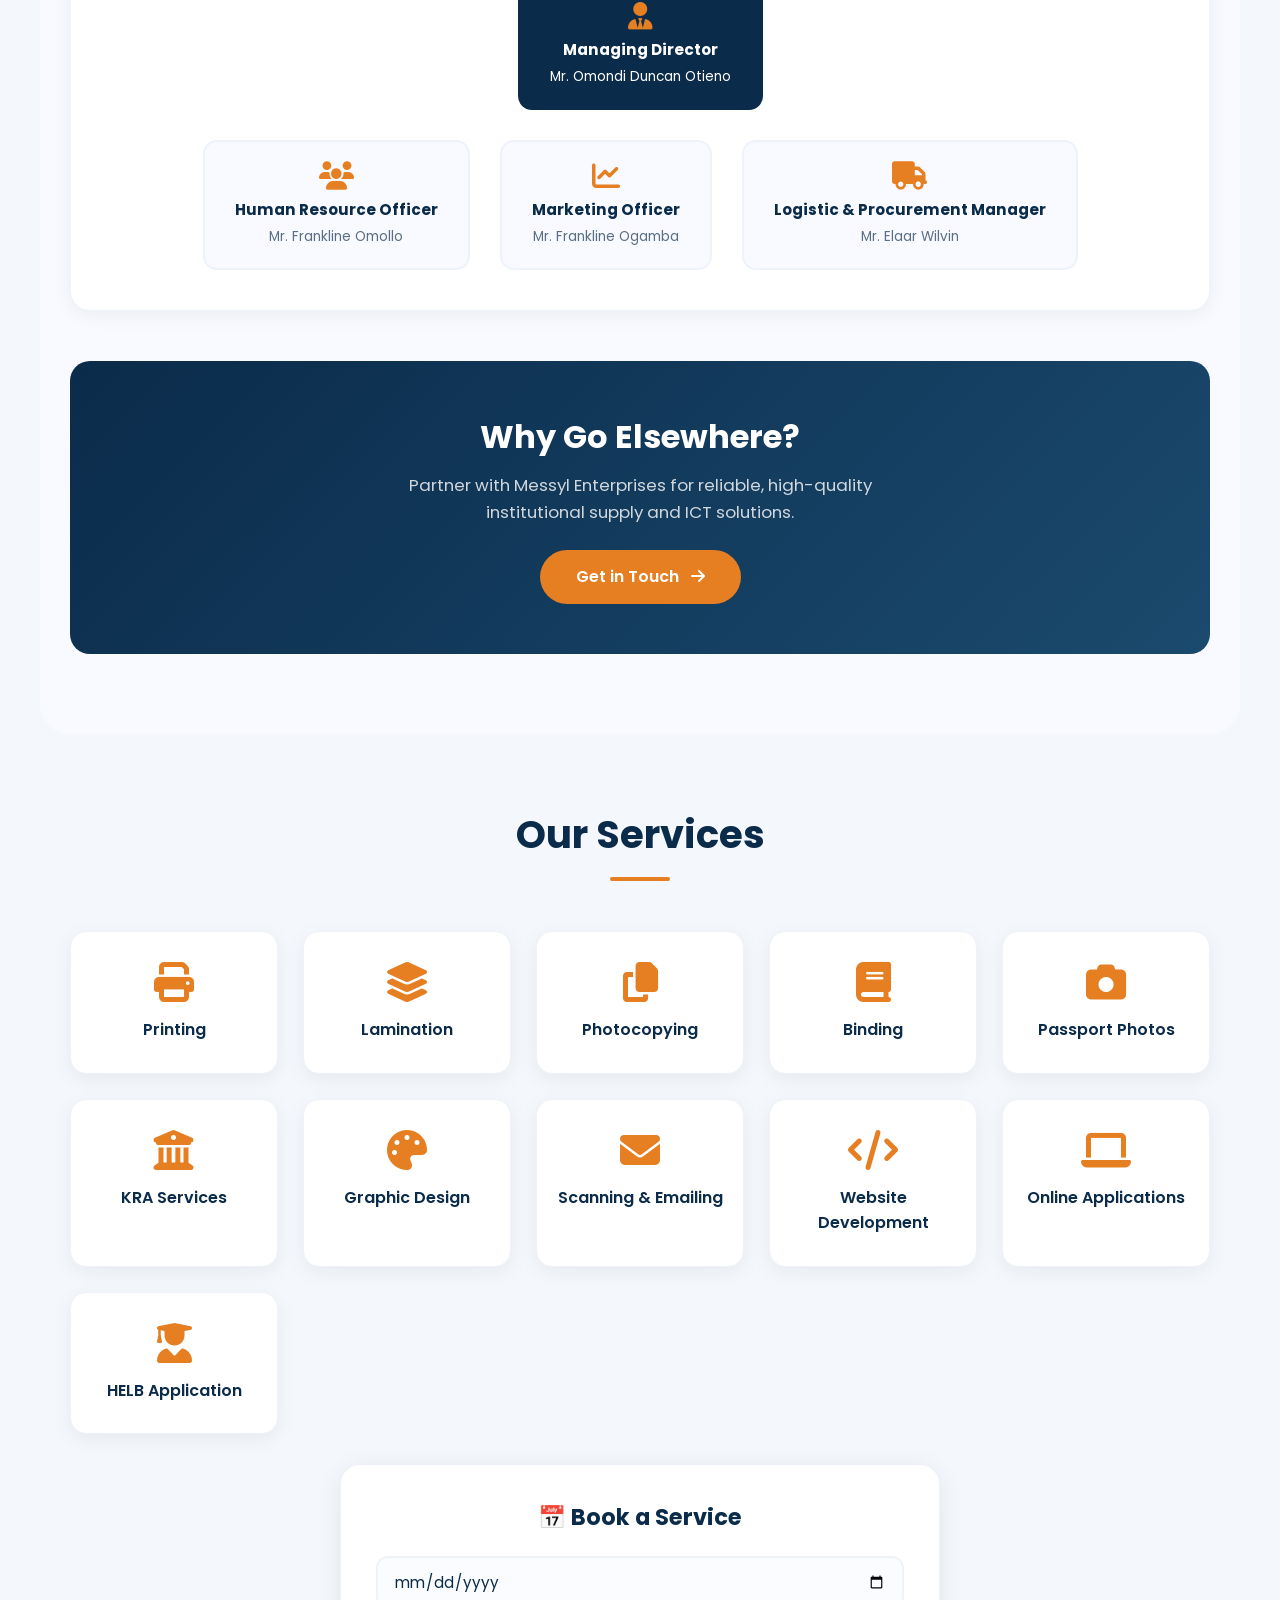
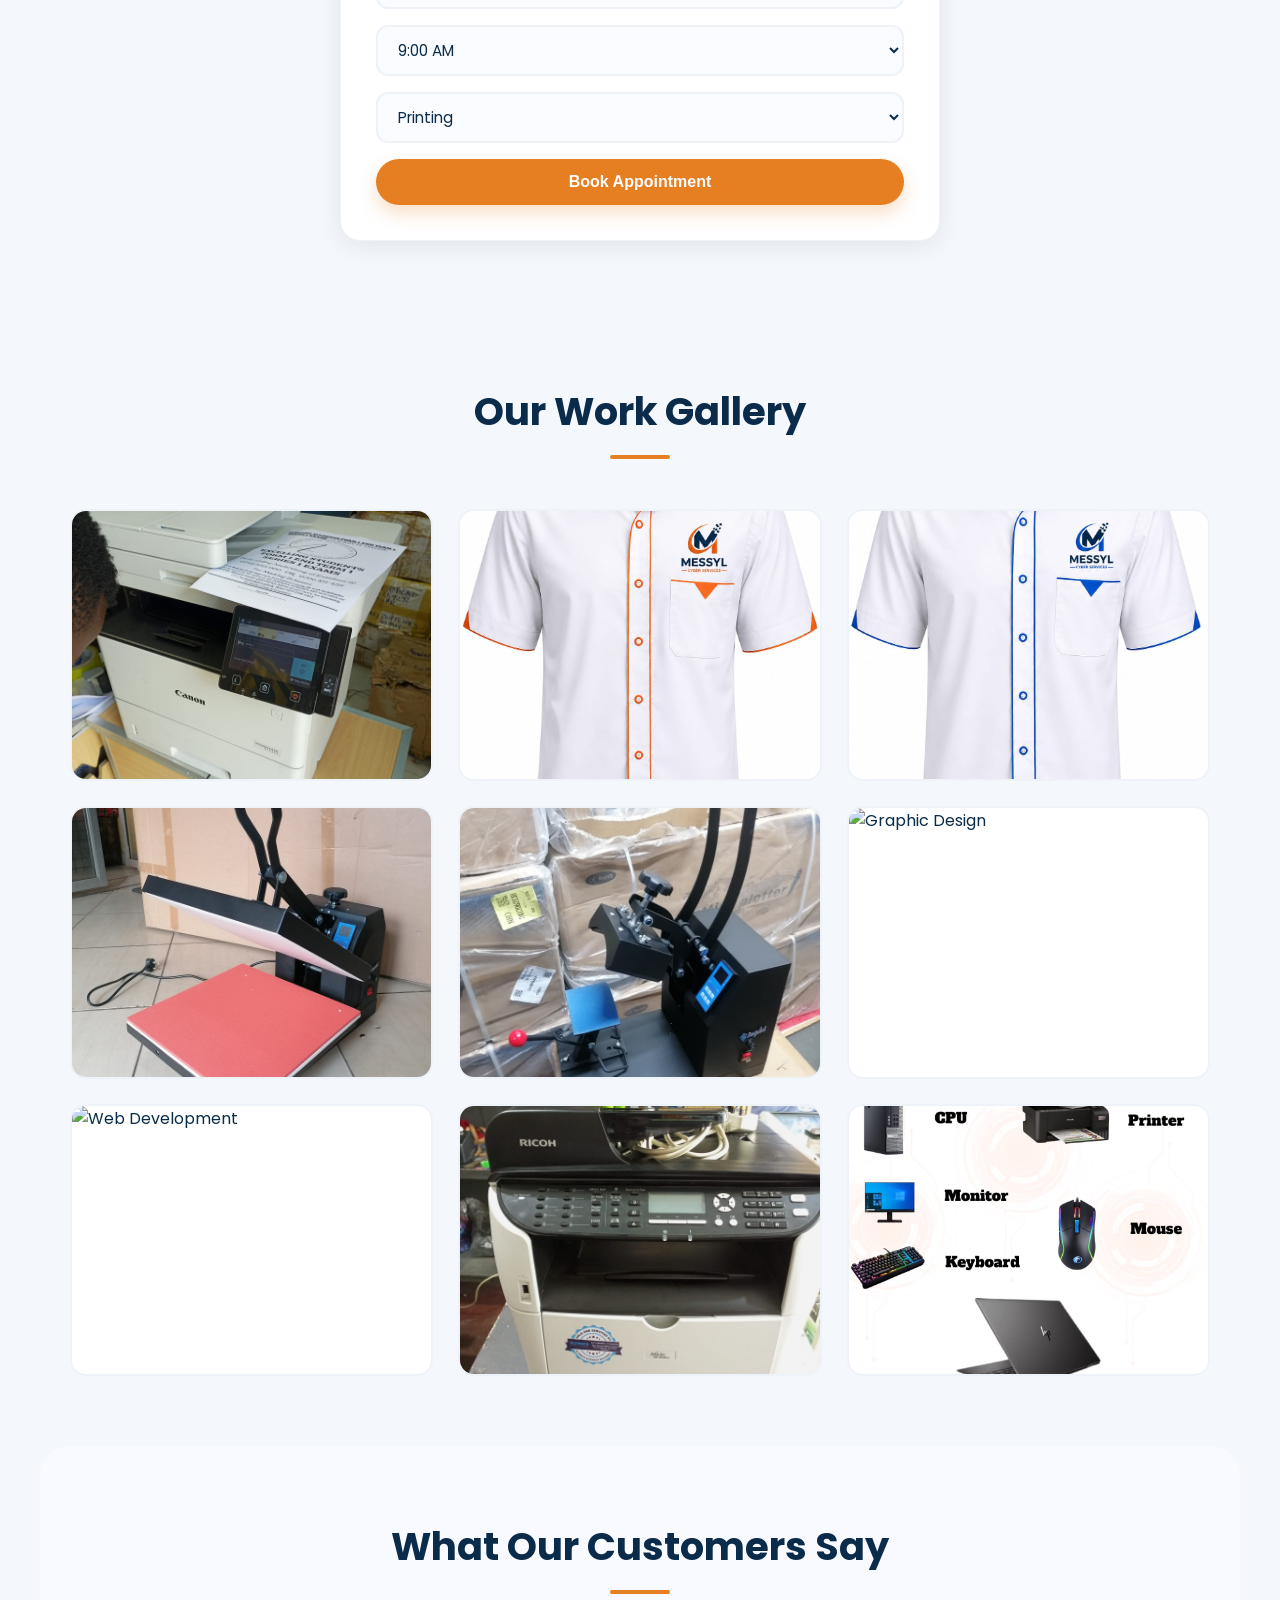
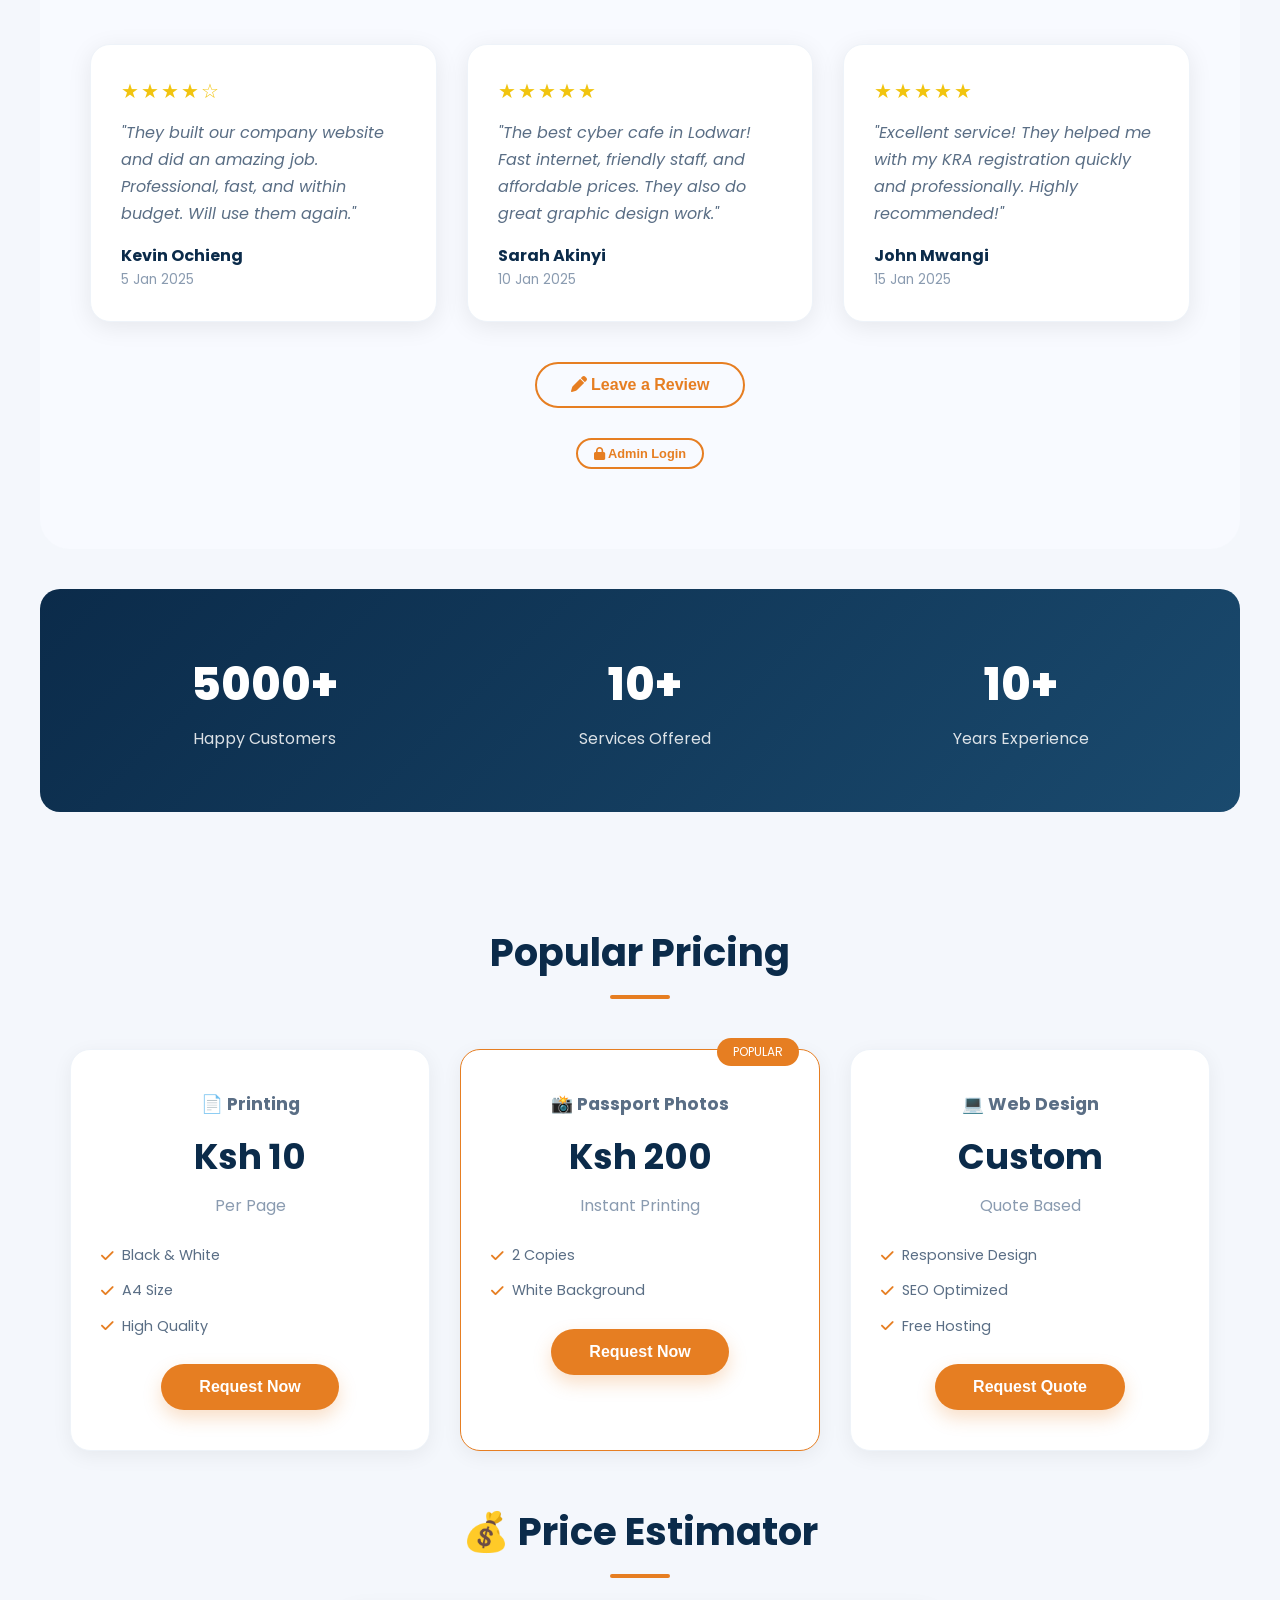
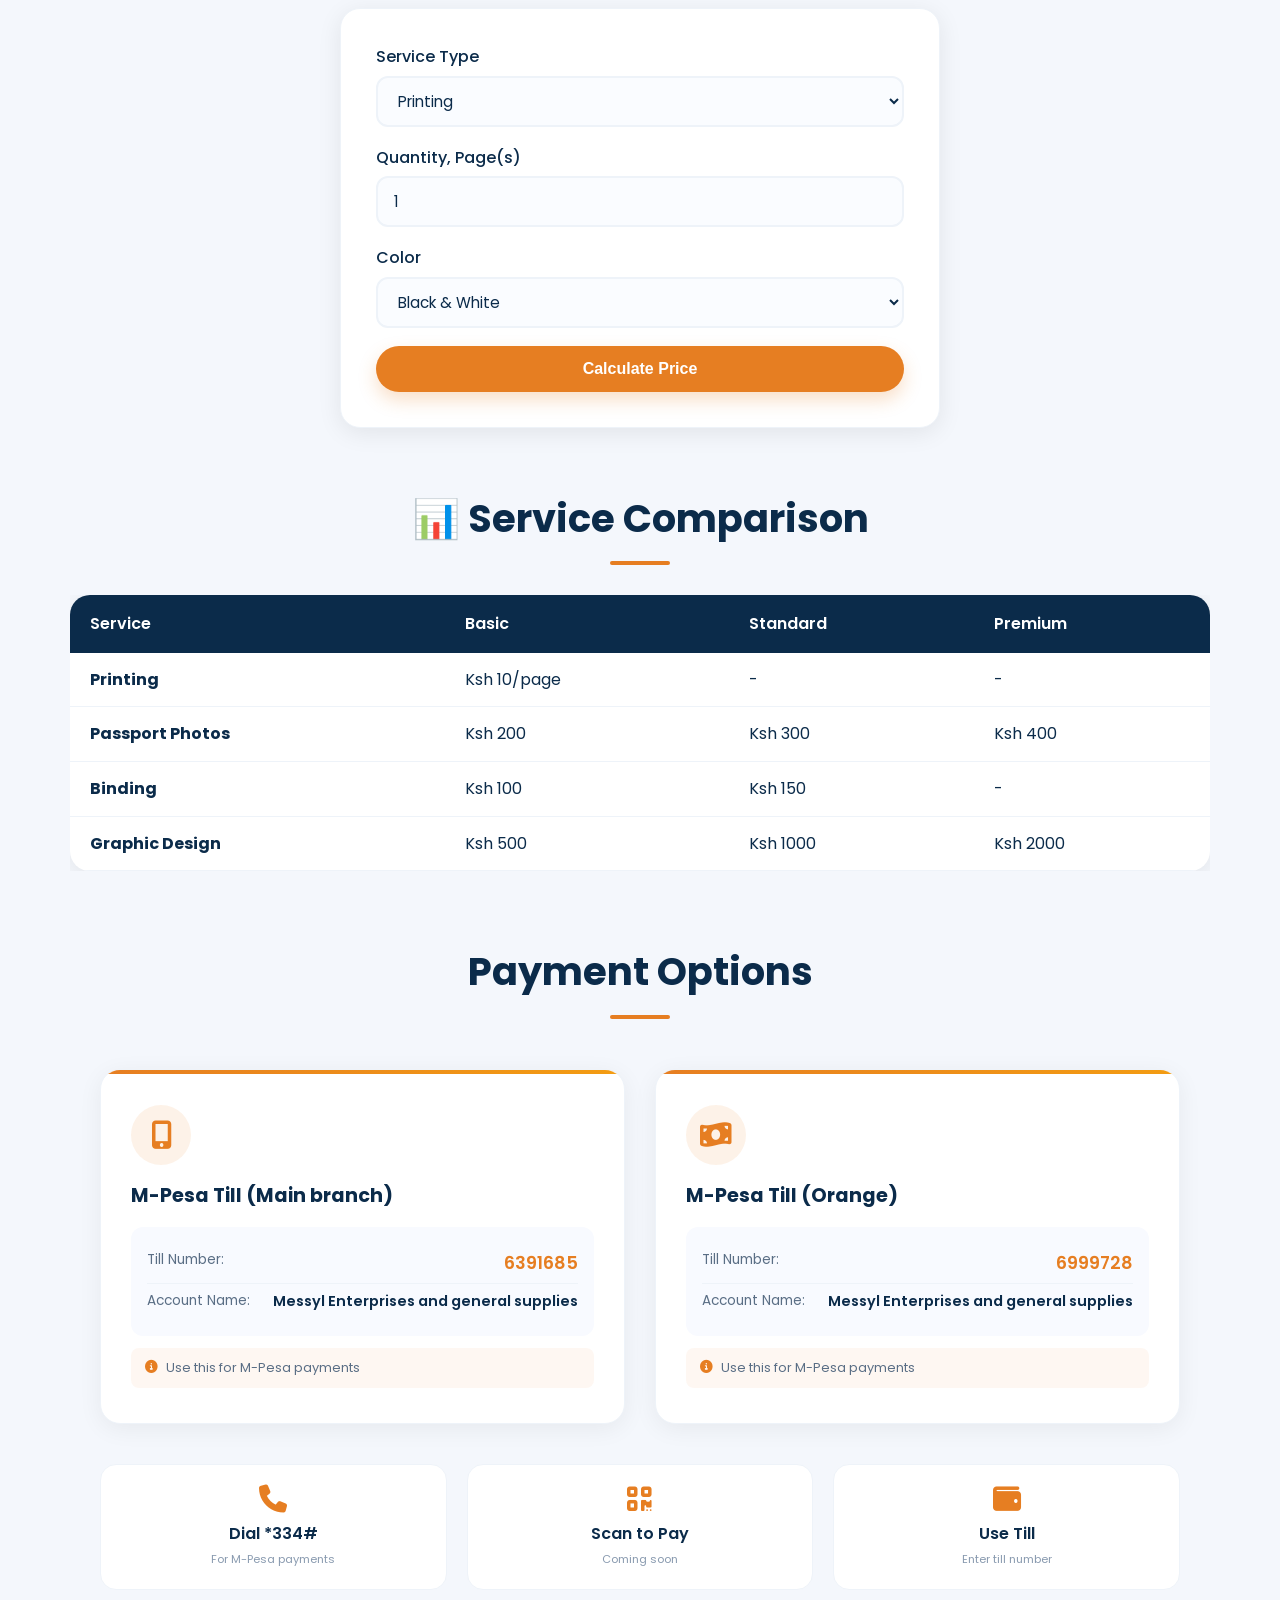
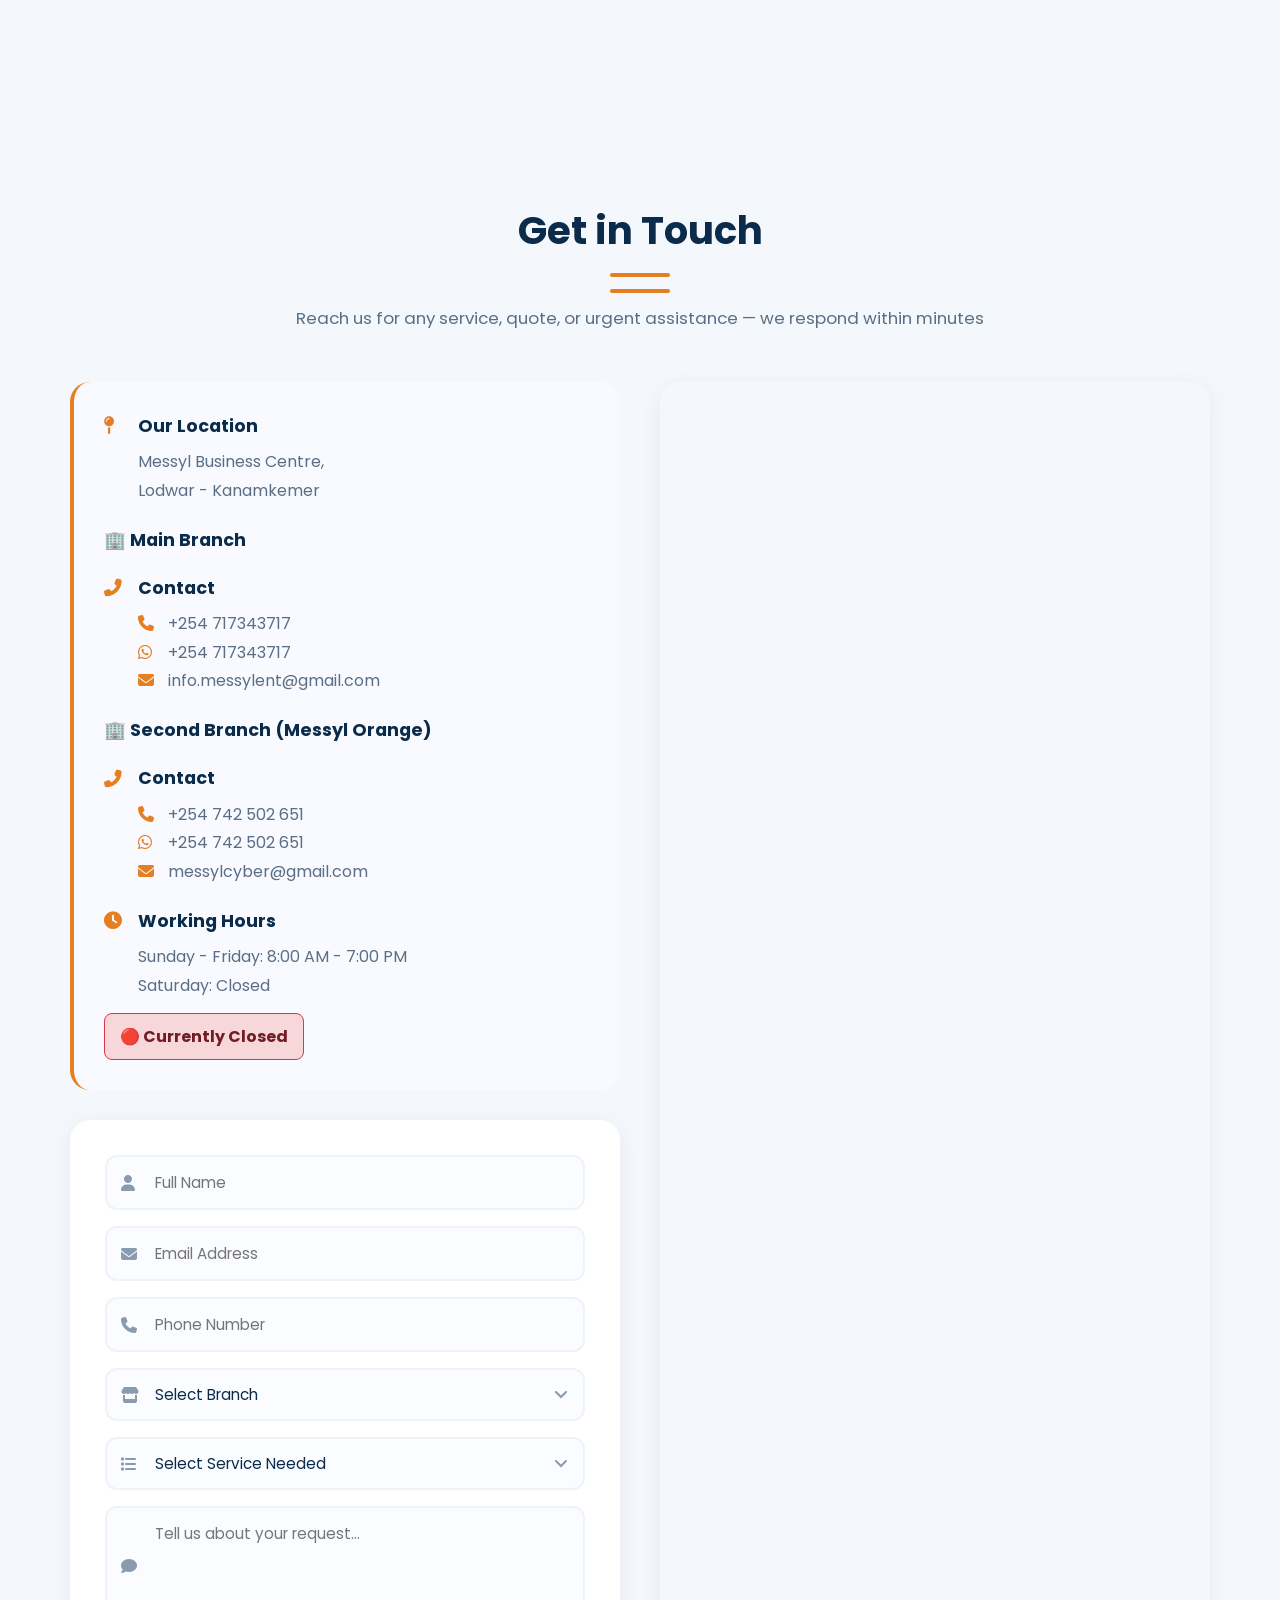
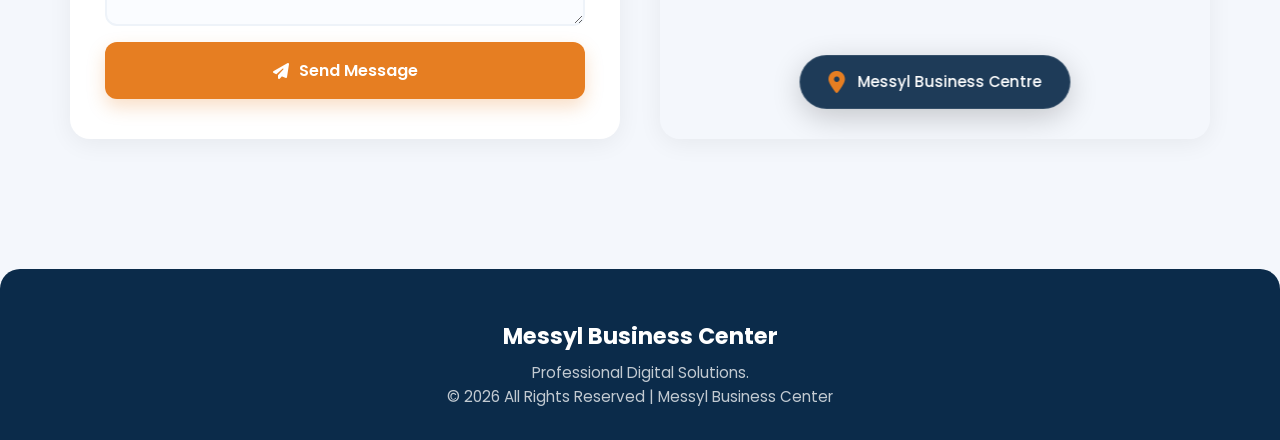
==== commit f3147184: "Add payment mode" ====
--- a/index.html
+++ b/index.html
@@ -540,8 +540,84 @@
                 </table>
             </div>
         </div>
-    </section>
-
+       
+<!-- PAYMENT MODE SECTION -->
+<section id="payment">
+    <h2>Payment Options</h2>
+    <div class="payment-container">
+        
+        <!-- Payment Cards -->
+        <div class="payment-grid">
+            
+            <!-- Payment Method 1: M-Pesa Till 1 -->
+            <div class="payment-card">
+                <div class="payment-icon">
+                    <i class="fas fa-mobile-alt"></i>
+                </div>
+                <h3>M-Pesa Till (Main branch)</h3>
+                <div class="payment-details">
+                     <div class="payment-row">
+                        <span class="payment-label">Till Number:</span>
+                        <span class="payment-value highlight">6391685</span>
+                    </div>
+                  
+                    <div class="payment-row">
+                        <span class="payment-label">Account Name:</span>
+                        <span class="payment-value">Messyl Enterprises and general supplies</span>
+                    </div>
+                   
+                </div>
+                <div class="payment-note">
+                    <i class="fas fa-info-circle"></i>
+                    Use this for M-Pesa payments
+                </div>
+            </div>
+            
+            <!-- Payment Method 2: M-Pesa Till 2 -->
+            <div class="payment-card">
+                <div class="payment-icon">
+                    <i class="fas fa-money-bill-wave"></i>
+                </div>
+                <h3>M-Pesa Till (Orange)</h3>
+                <div class="payment-details">
+                    <div class="payment-row">
+                        <span class="payment-label">Till Number:</span>
+                        <span class="payment-value highlight">6999728</span>
+                    </div>
+                    <div class="payment-row">
+                        <span class="payment-label">Account Name:</span>
+                        <span class="payment-value">Messyl Enterprises and general supplies</span>
+                    </div>
+                </div>
+                <div class="payment-note">
+                    <i class="fas fa-info-circle"></i>
+                    Use this for M-Pesa payments
+                </div>
+            </div>
+            
+        </div>
+        
+        <!-- Payment Quick Actions -->
+        <div class="payment-actions">
+            <div class="payment-action-btn">
+                <i class="fas fa-phone"></i>
+                <span>Dial *334#</span>
+                <small>For M-Pesa payments</small>
+            </div>
+            <div class="payment-action-btn">
+                <i class="fas fa-qrcode"></i>
+                <span>Scan to Pay</span>
+                <small>Coming soon</small>
+            </div>
+            <div class="payment-action-btn">
+                <i class="fas fa-wallet"></i>
+                <span>Use Till</span>
+                <small>Enter till number</small>
+            </div>
+        </div>
+    </div>
+</section>
+</section>
     <!--  CONTACT  -->
     <section id="contact">
         <div class="section-header">
--- a/style.css
+++ b/style.css
@@ -433,6 +433,7 @@
     padding: 30px;
 }
 
+
 /*  NAV LINKS  */
 .nav-links {
     display: flex;
@@ -2007,6 +2008,290 @@
     border-color: #2d3748;
 }
 
+
+/*PAYMENT MODE SECTION*/
+
+#payment {
+    padding: 70px 30px;
+    max-width: 1200px;
+    margin: 0 auto;
+}
+
+#payment h2 {
+    font-size: 2.4rem;
+    font-weight: 700;
+    color: #0b2b4a;
+    text-align: center;
+    margin-bottom: 50px;
+}
+
+#payment h2::after {
+    content: '';
+    display: block;
+    width: 60px;
+    height: 4px;
+    background: #e67e22;
+    margin: 12px auto 0;
+    border-radius: 4px;
+}
+
+/* Payment Grid */
+.payment-grid {
+    display: grid;
+    grid-template-columns: repeat(auto-fit, minmax(280px, 1fr));
+    gap: 30px;
+    margin-bottom: 40px;
+}
+
+/* Payment Cards */
+.payment-card {
+    background: white;
+    border-radius: 20px;
+    padding: 35px 30px;
+    box-shadow: 0 5px 25px rgba(0, 0, 0, 0.06);
+    border: 1px solid #eef3f9;
+    transition: 0.3s ease;
+    position: relative;
+    overflow: hidden;
+}
+
+.payment-card::before {
+    content: '';
+    position: absolute;
+    top: 0;
+    left: 0;
+    right: 0;
+    height: 4px;
+    background: linear-gradient(to right, #e67e22, #f39c12);
+}
+
+.payment-card:hover {
+    transform: translateY(-6px);
+    box-shadow: 0 12px 40px rgba(0, 0, 0, 0.1);
+    border-color: #e67e22;
+}
+
+.payment-card .payment-icon {
+    width: 60px;
+    height: 60px;
+    border-radius: 50%;
+    background: rgba(230, 126, 34, 0.1);
+    display: flex;
+    align-items: center;
+    justify-content: center;
+    font-size: 28px;
+    color: #e67e22;
+    margin-bottom: 16px;
+}
+
+.payment-card h3 {
+    font-size: 1.2rem;
+    color: #0b2b4a;
+    margin-bottom: 16px;
+}
+
+.payment-details {
+    background: #f8faff;
+    border-radius: 12px;
+    padding: 16px;
+}
+
+.payment-row {
+    display: flex;
+    justify-content: space-between;
+    padding: 6px 0;
+    border-bottom: 1px solid #eef3f9;
+}
+
+.payment-row:last-child {
+    border-bottom: none;
+}
+
+.payment-label {
+    color: #5a6e85;
+    font-size: 0.85rem;
+}
+
+.payment-value {
+    color: #0b2b4a;
+    font-weight: 600;
+    font-size: 0.9rem;
+}
+
+.payment-value.highlight {
+    color: #e67e22;
+    font-size: 1.1rem;
+}
+
+.payment-note {
+    margin-top: 12px;
+    padding: 10px 14px;
+    background: rgba(230, 126, 34, 0.06);
+    border-radius: 8px;
+    font-size: 0.8rem;
+    color: #5a6e85;
+    display: flex;
+    align-items: center;
+    gap: 8px;
+}
+
+.payment-note i {
+    color: #e67e22;
+}
+
+/* Payment Actions */
+.payment-actions {
+    display: grid;
+    grid-template-columns: repeat(auto-fit, minmax(180px, 1fr));
+    gap: 20px;
+    margin-top: 20px;
+}
+
+.payment-action-btn {
+    background: white;
+    border: 1px solid #eef3f9;
+    border-radius: 16px;
+    padding: 20px;
+    text-align: center;
+    transition: 0.3s;
+    cursor: pointer;
+}
+
+.payment-action-btn:hover {
+    border-color: #e67e22;
+    transform: translateY(-3px);
+    box-shadow: 0 8px 25px rgba(230, 126, 34, 0.1);
+}
+
+.payment-action-btn i {
+    font-size: 28px;
+    color: #e67e22;
+    display: block;
+    margin-bottom: 8px;
+}
+
+.payment-action-btn span {
+    display: block;
+    font-weight: 600;
+    color: #0b2b4a;
+}
+
+.payment-action-btn small {
+    display: block;
+    font-size: 0.7rem;
+    color: #8a9bb0;
+    margin-top: 4px;
+}
+
+/*PAYMENT SECTION RESPONSIVE*/
+
+@media (max-width: 768px) {
+    #payment {
+        padding: 40px 16px;
+    }
+    
+    #payment h2 {
+        font-size: 1.8rem;
+        margin-bottom: 30px;
+    }
+    
+    .payment-grid {
+        grid-template-columns: 1fr;
+        gap: 20px;
+    }
+    
+    .payment-card {
+        padding: 25px 20px;
+    }
+    
+    .payment-row {
+        flex-direction: column;
+        gap: 2px;
+        padding: 8px 0;
+    }
+    
+    .payment-value {
+        font-size: 1rem;
+    }
+    
+    .payment-actions {
+        grid-template-columns: 1fr 1fr;
+    }
+}
+
+@media (max-width: 450px) {
+    .payment-actions {
+        grid-template-columns: 1fr;
+    }
+    
+    .payment-card .payment-icon {
+        width: 50px;
+        height: 50px;
+        font-size: 22px;
+    }
+}
+
+/*DARK MODE PAYMENT STYLES*/
+
+body.dark-mode #payment h2 {
+    color: #ffffff;
+}
+
+body.dark-mode .payment-card {
+    background: #1a2a3a;
+    border-color: rgba(255, 255, 255, 0.08);
+}
+
+body.dark-mode .payment-card:hover {
+    border-color: #e67e22;
+}
+
+body.dark-mode .payment-card h3 {
+    color: #ffffff;
+}
+
+body.dark-mode .payment-details {
+    background: rgba(255, 255, 255, 0.05);
+}
+
+body.dark-mode .payment-row {
+    border-bottom-color: rgba(255, 255, 255, 0.08);
+}
+
+body.dark-mode .payment-label {
+    color: rgba(255, 255, 255, 0.6);
+}
+
+body.dark-mode .payment-value {
+    color: #ffffff;
+}
+
+body.dark-mode .payment-value.highlight {
+    color: #e67e22;
+}
+
+body.dark-mode .payment-note {
+    background: rgba(230, 126, 34, 0.1);
+    color: rgba(255, 255, 255, 0.7);
+}
+
+body.dark-mode .payment-action-btn {
+    background: #1a2a3a;
+    border-color: rgba(255, 255, 255, 0.08);
+}
+
+body.dark-mode .payment-action-btn:hover {
+    border-color: #e67e22;
+}
+
+body.dark-mode .payment-action-btn span {
+    color: #ffffff;
+}
+
+body.dark-mode .payment-action-btn small {
+    color: rgba(255, 255, 255, 0.5);
+}
+
 /*  CONTACT  */
 #contact {
     padding: 70px 30px;
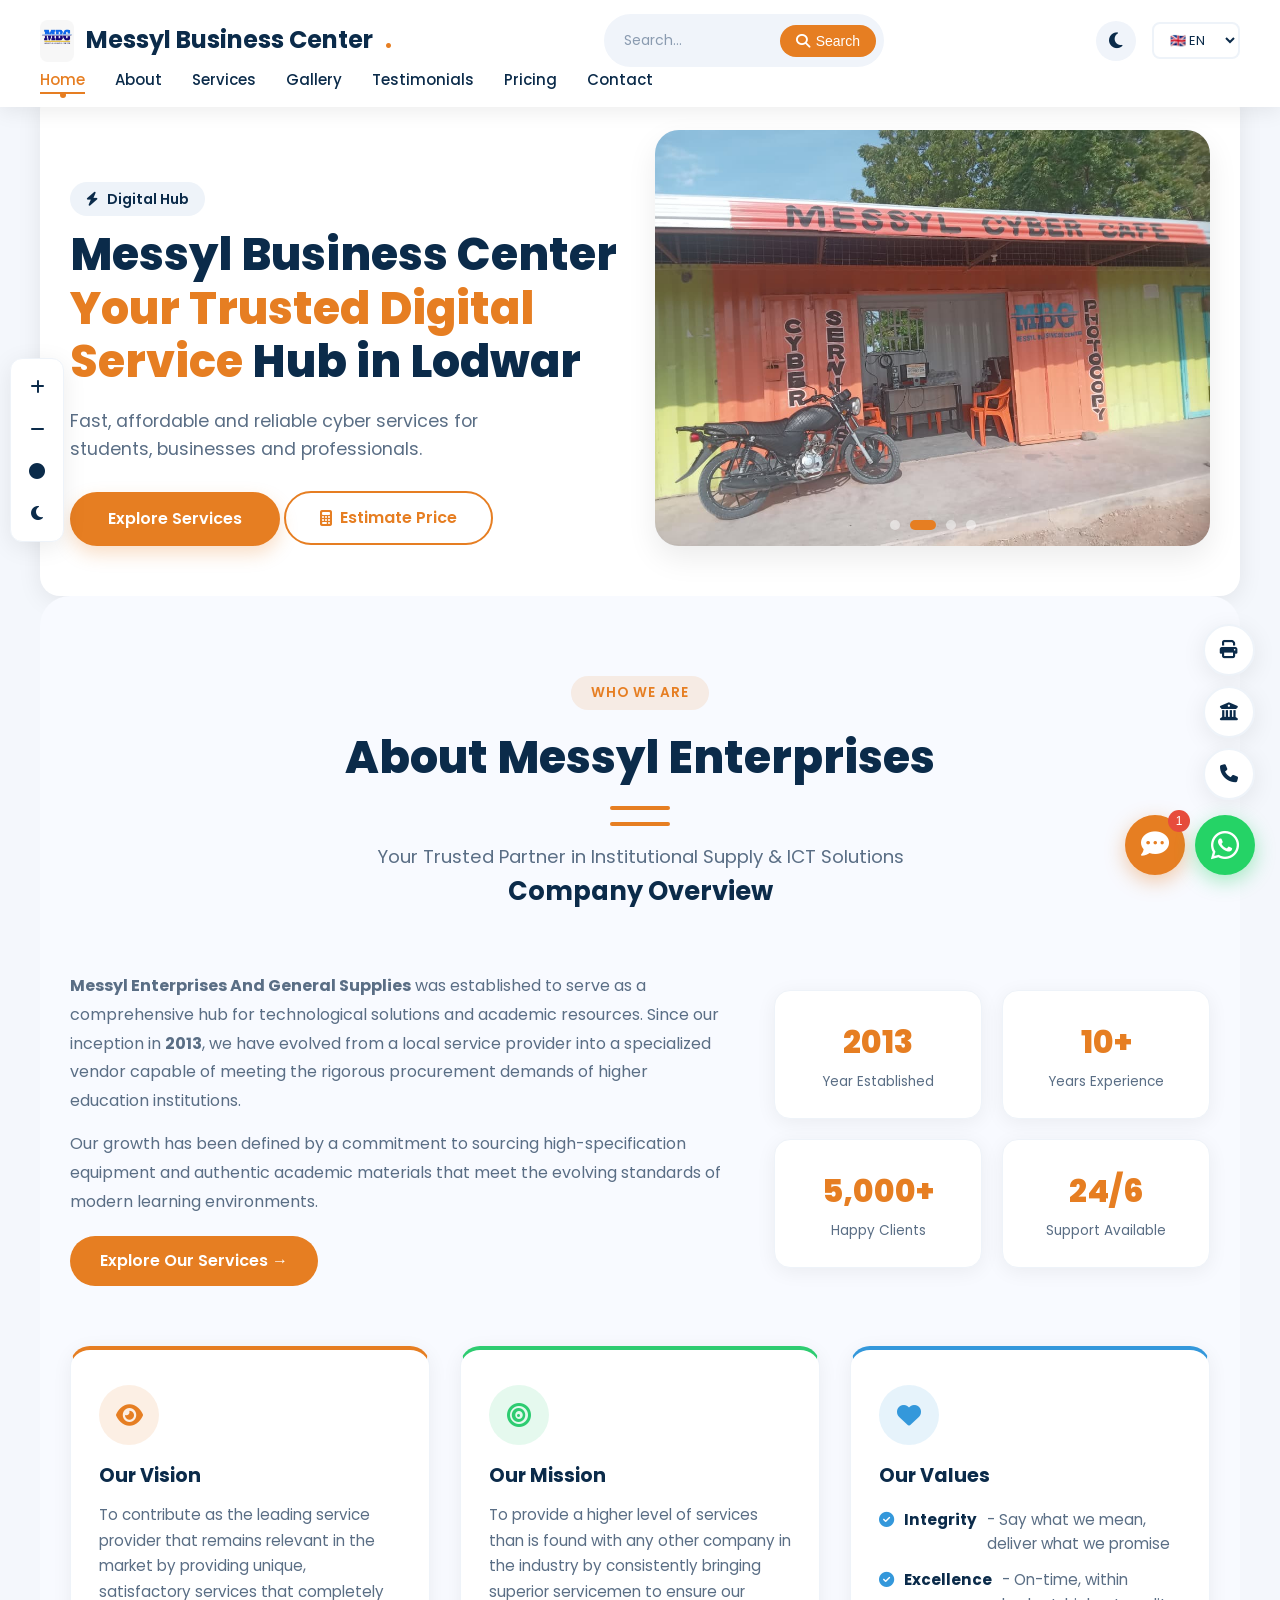
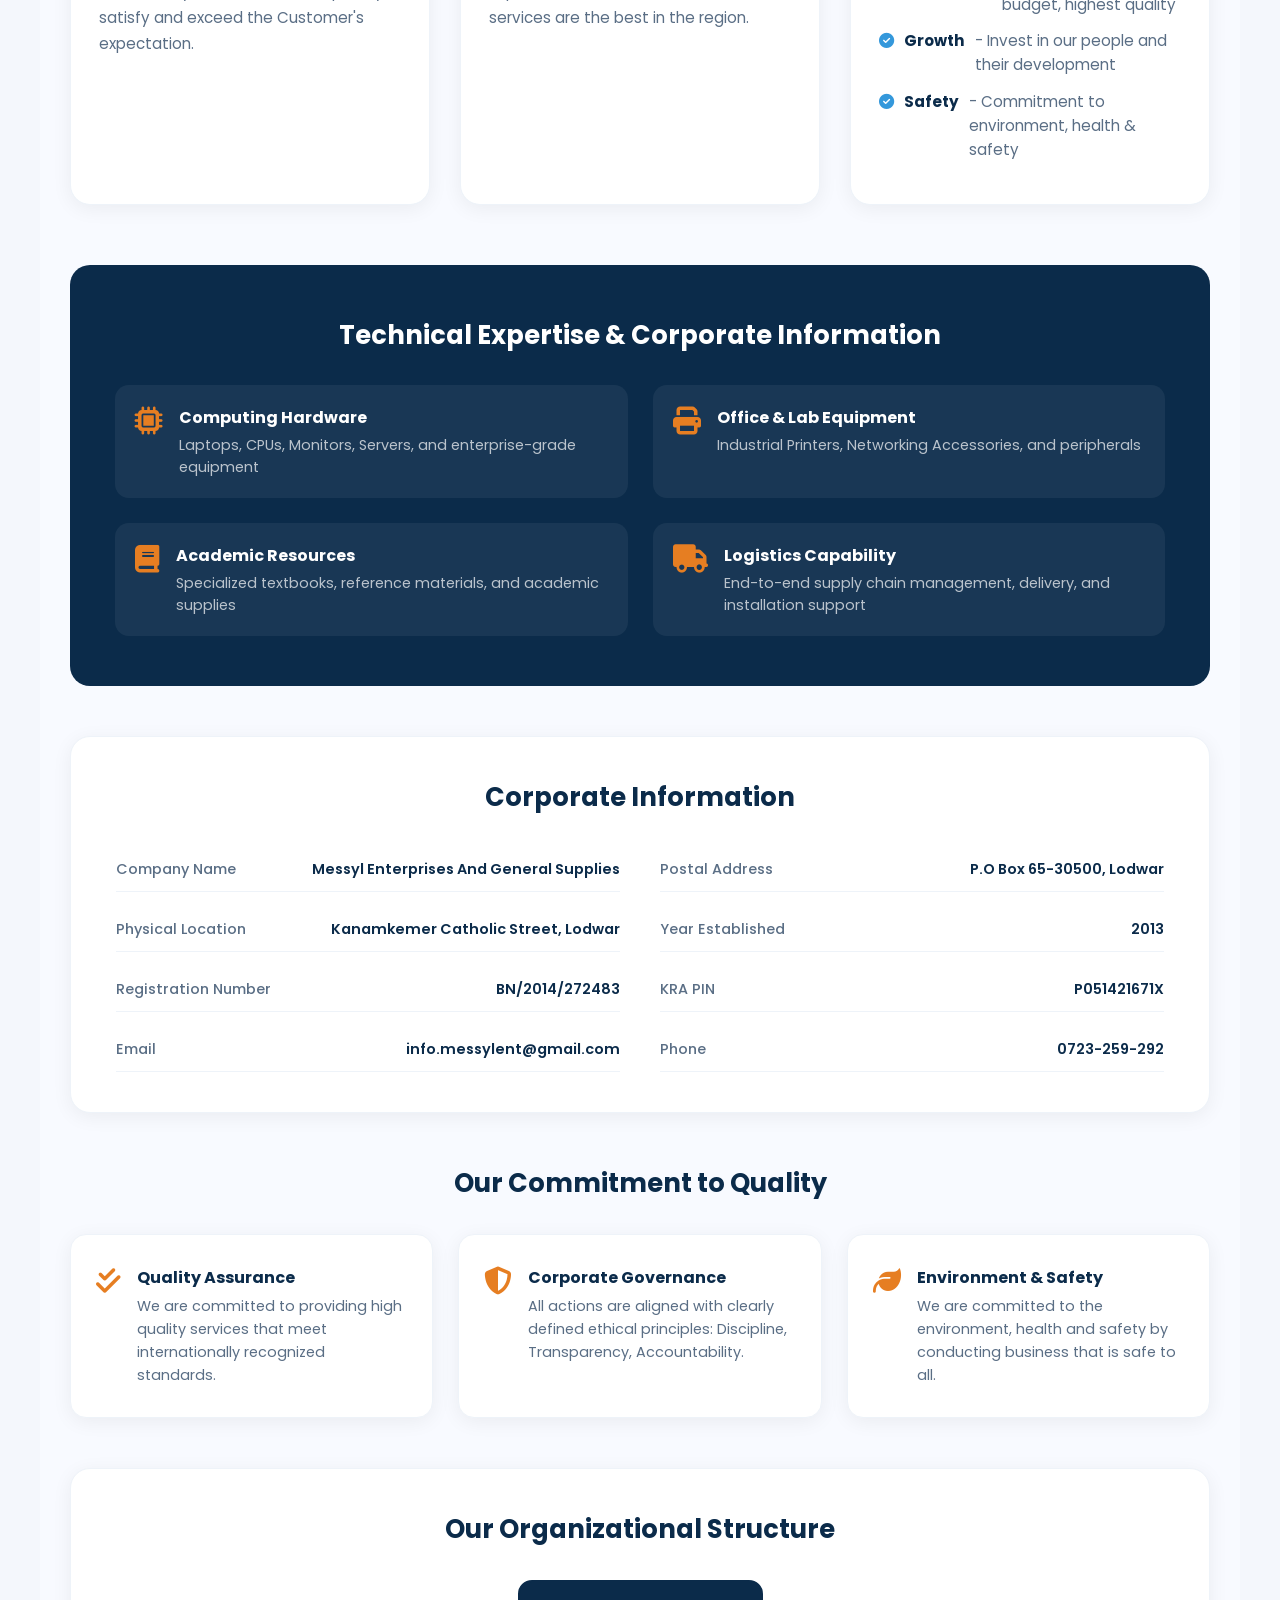
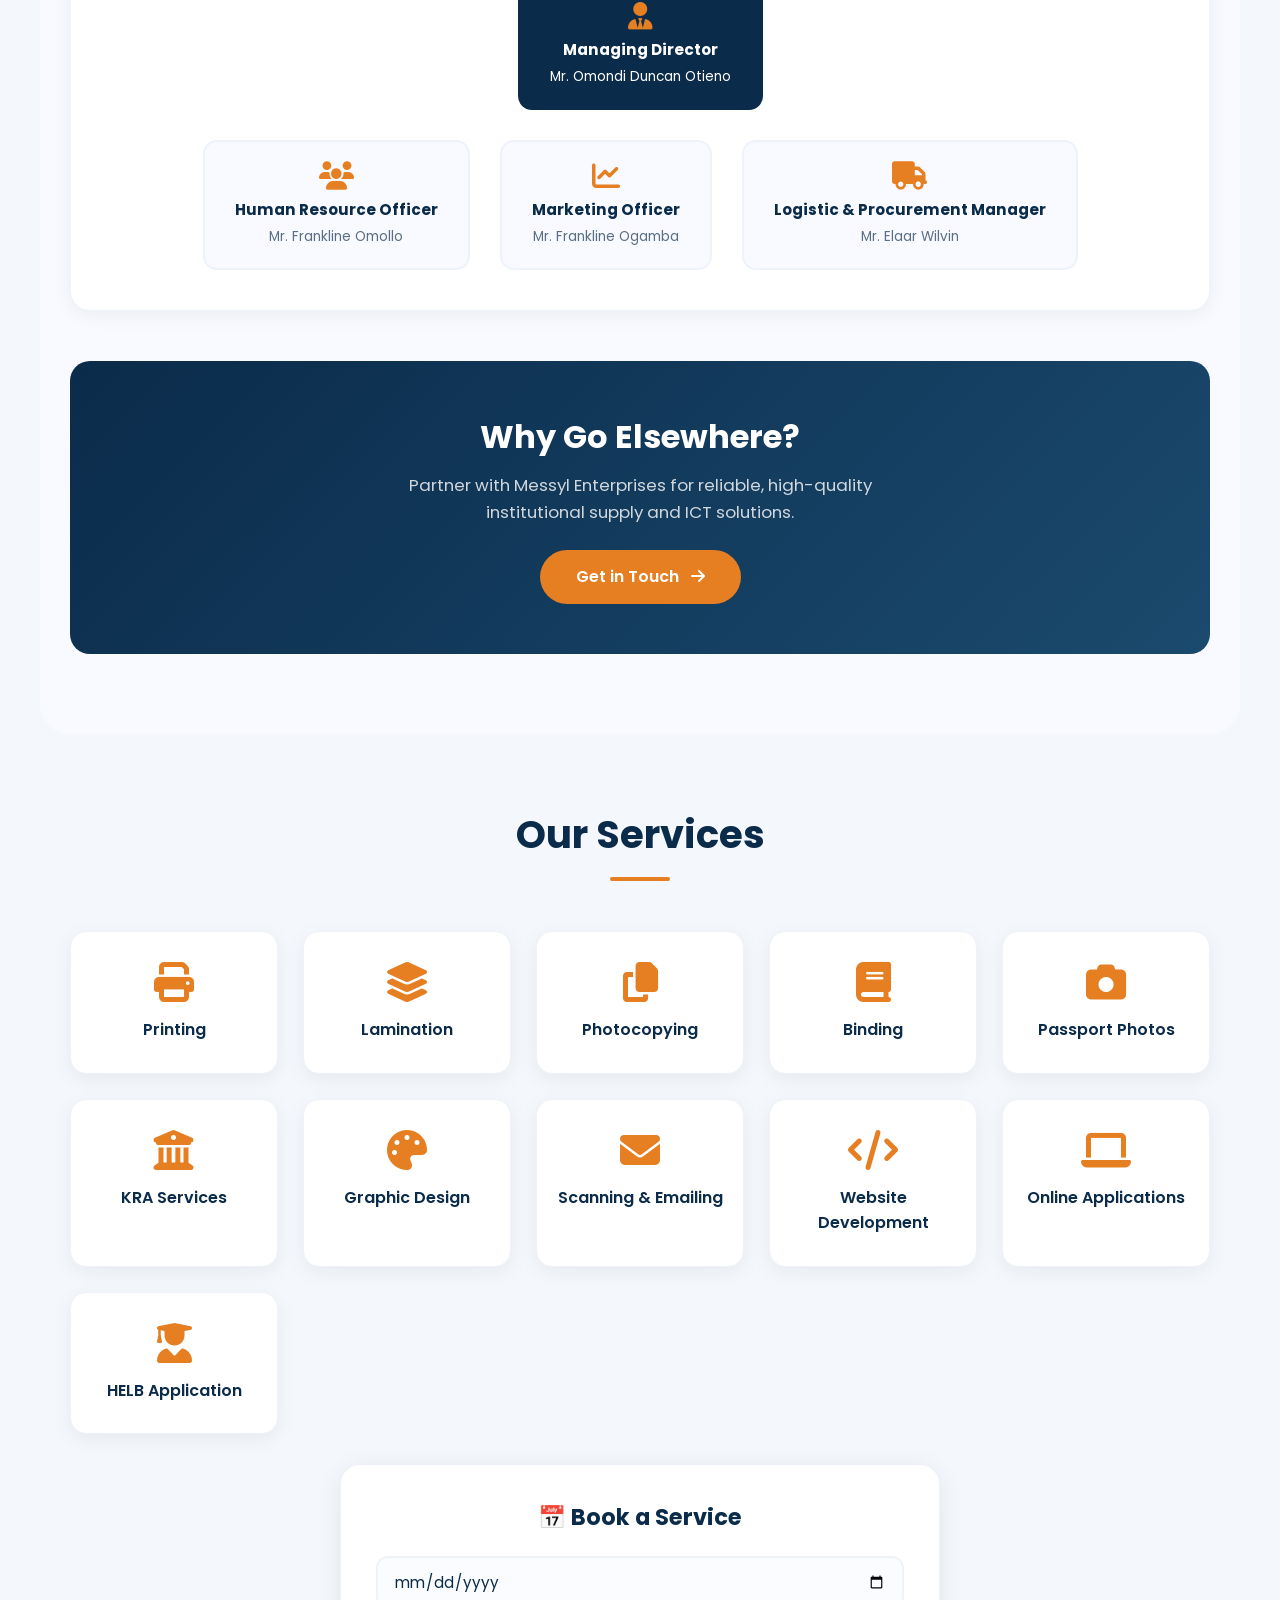
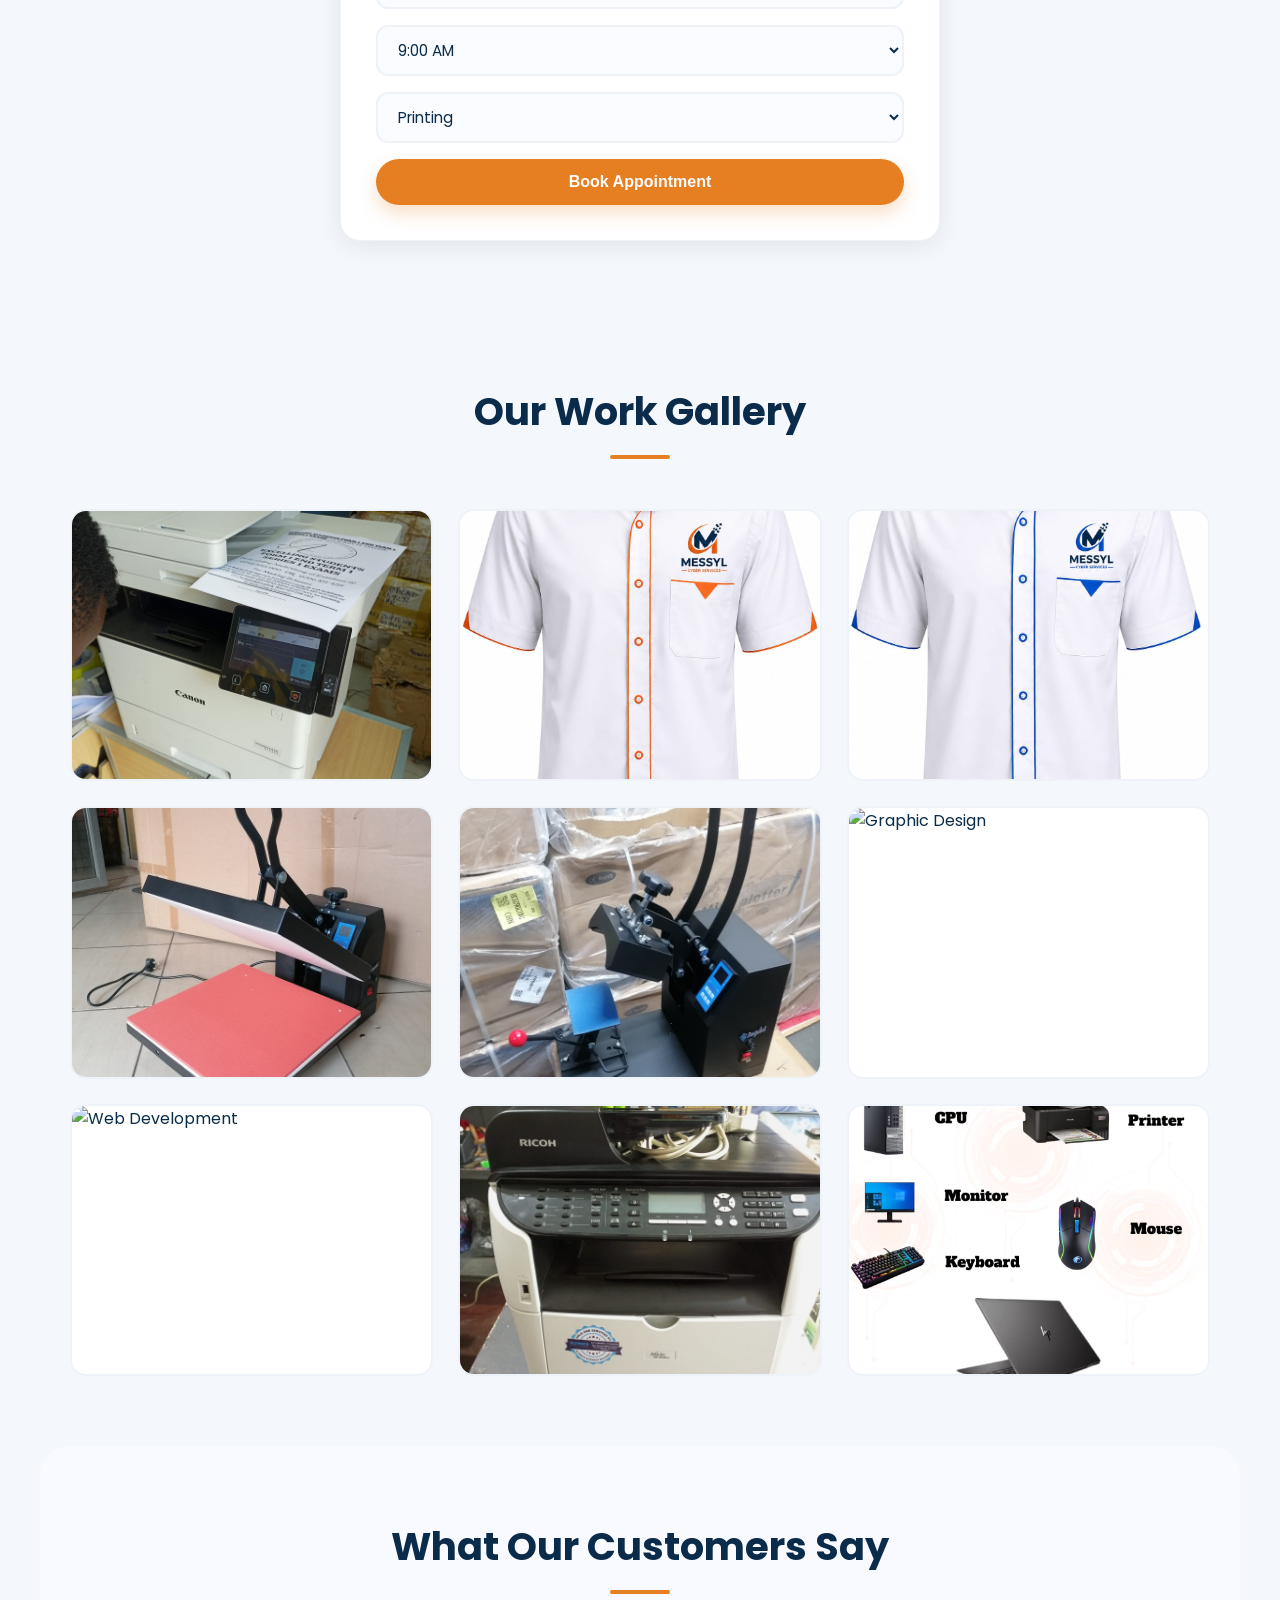
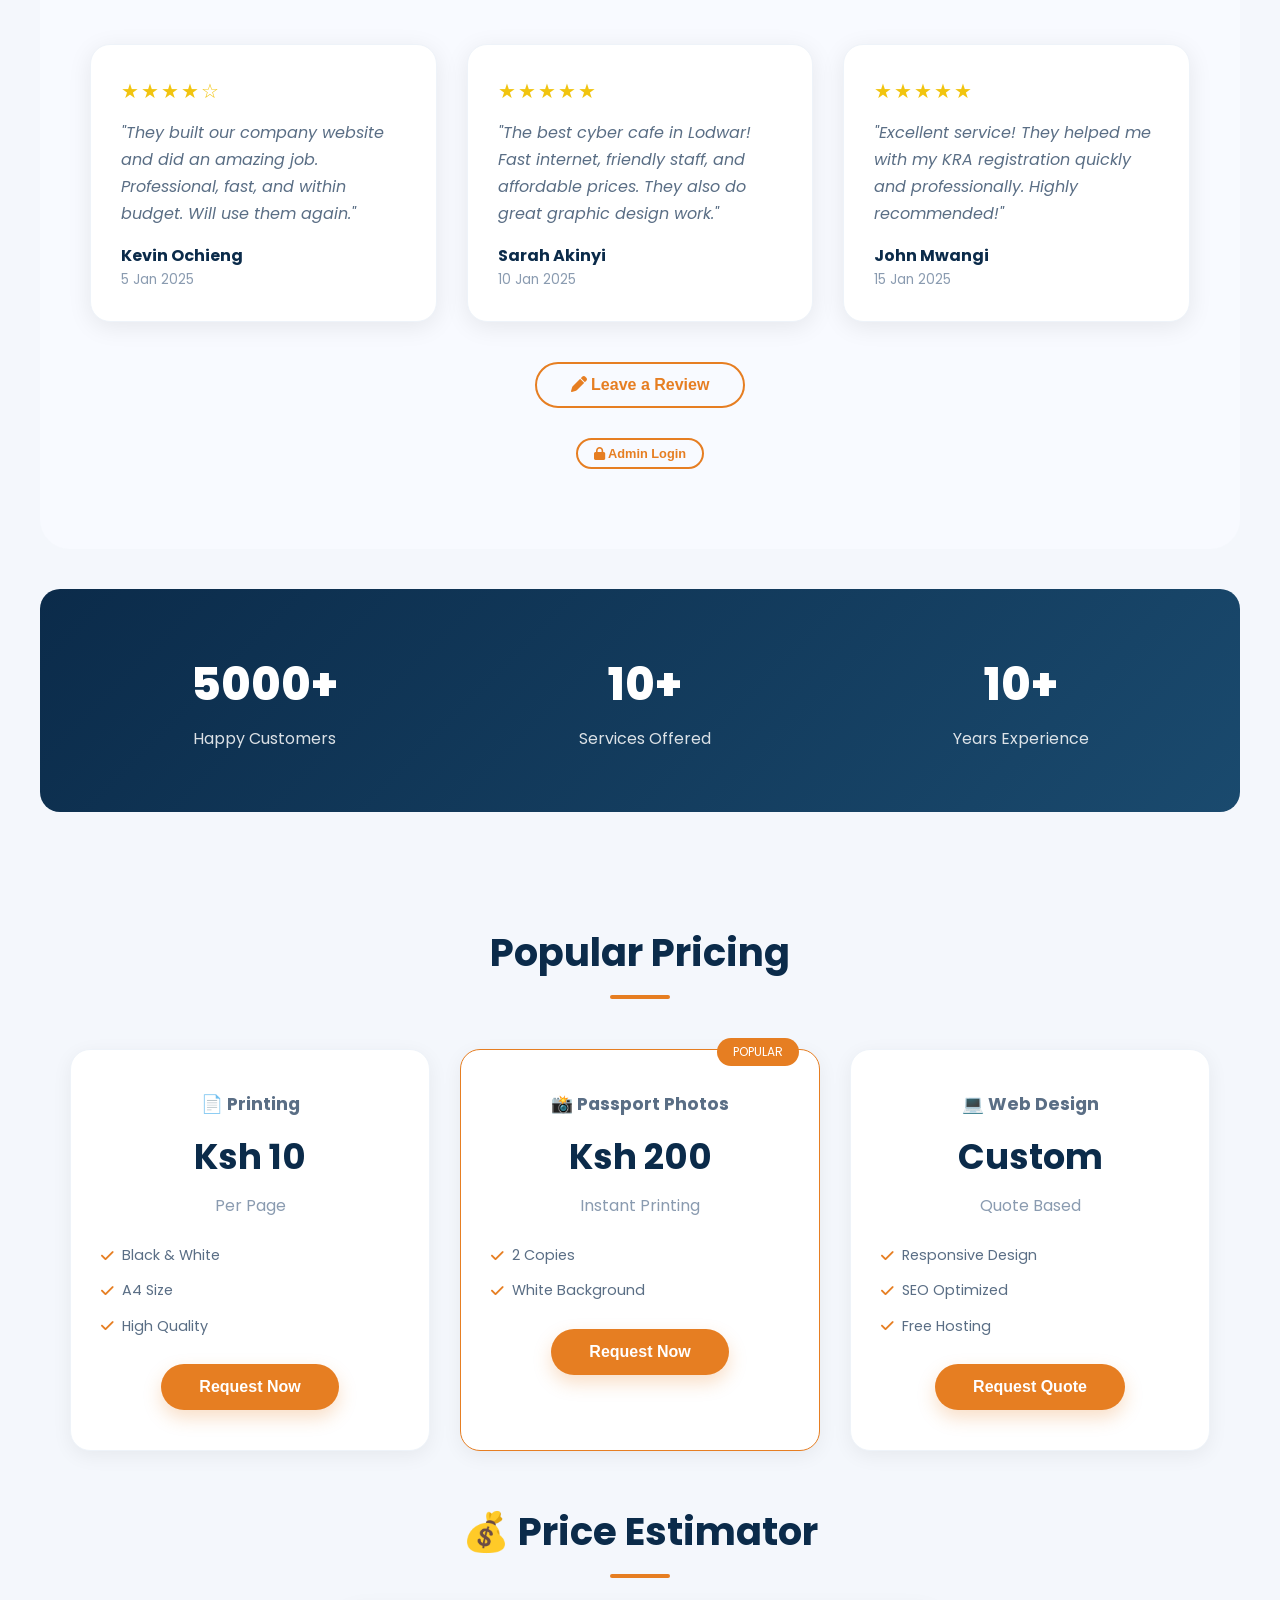
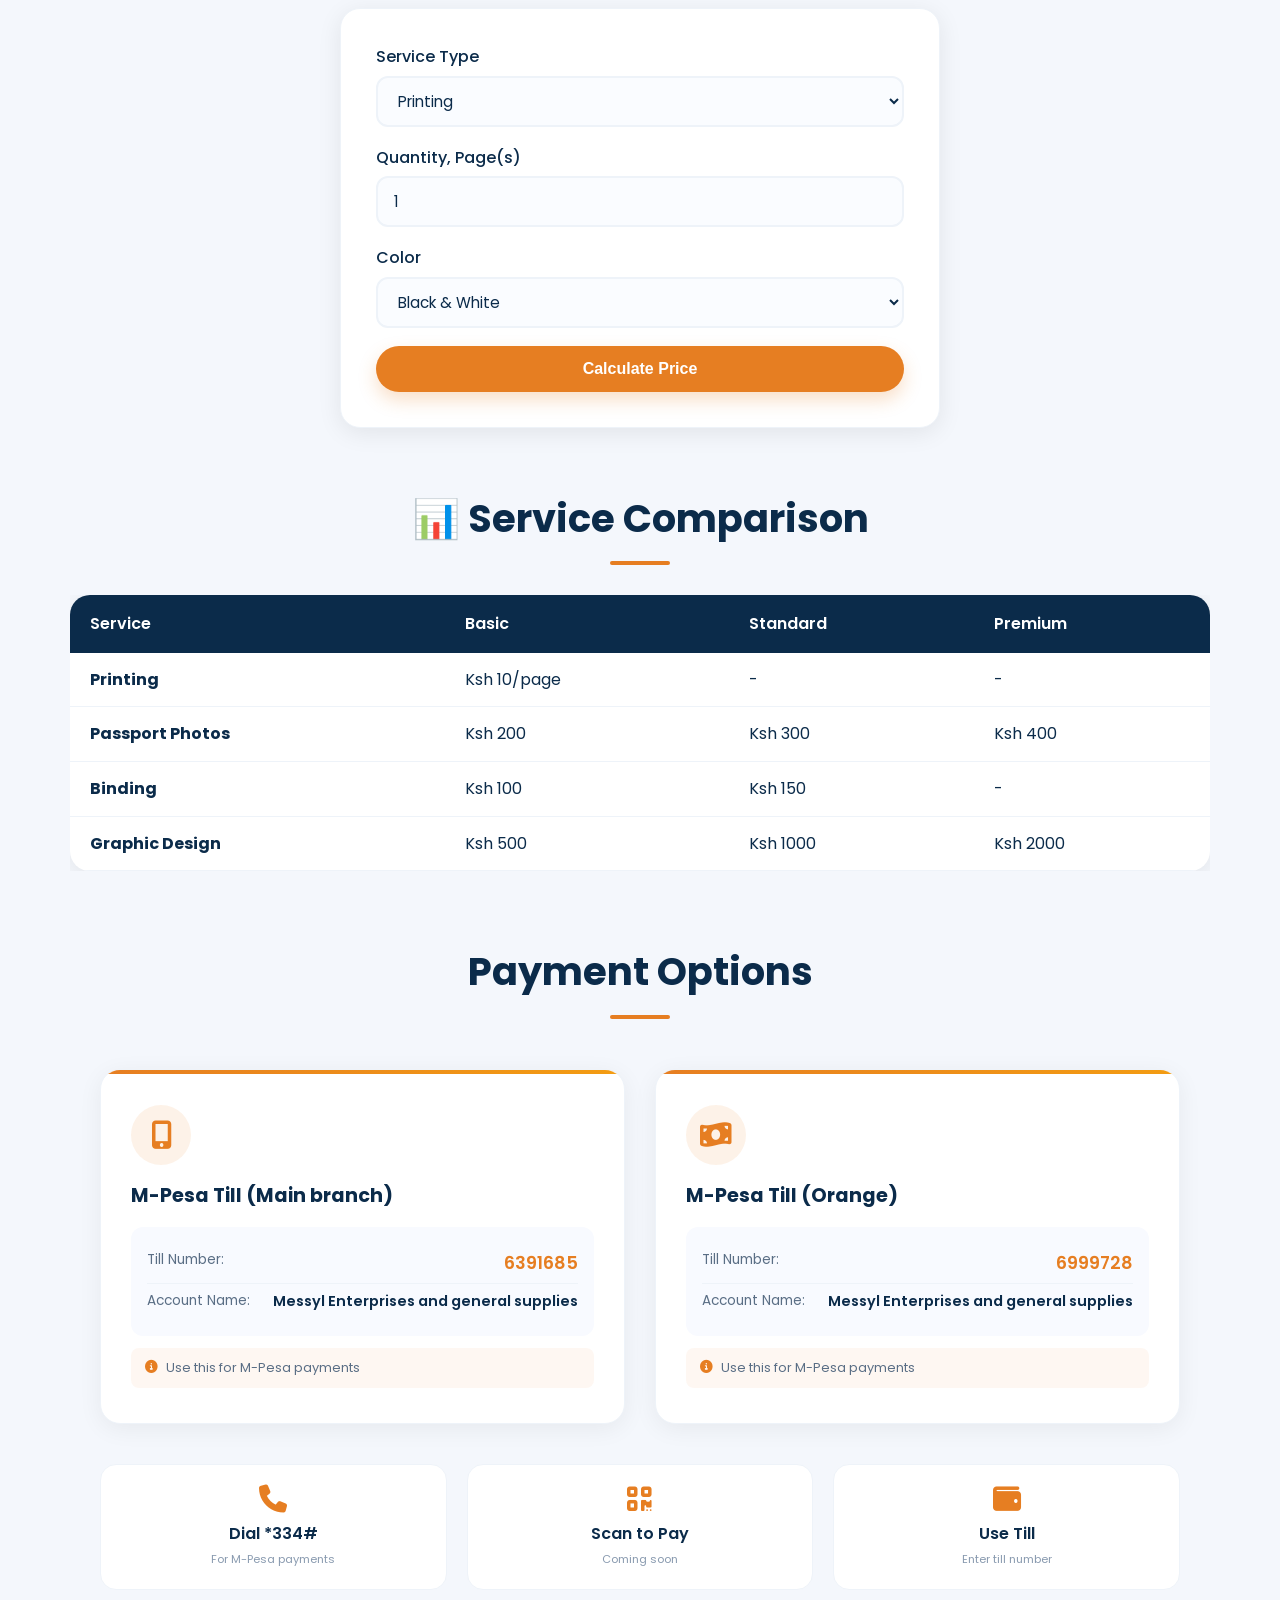
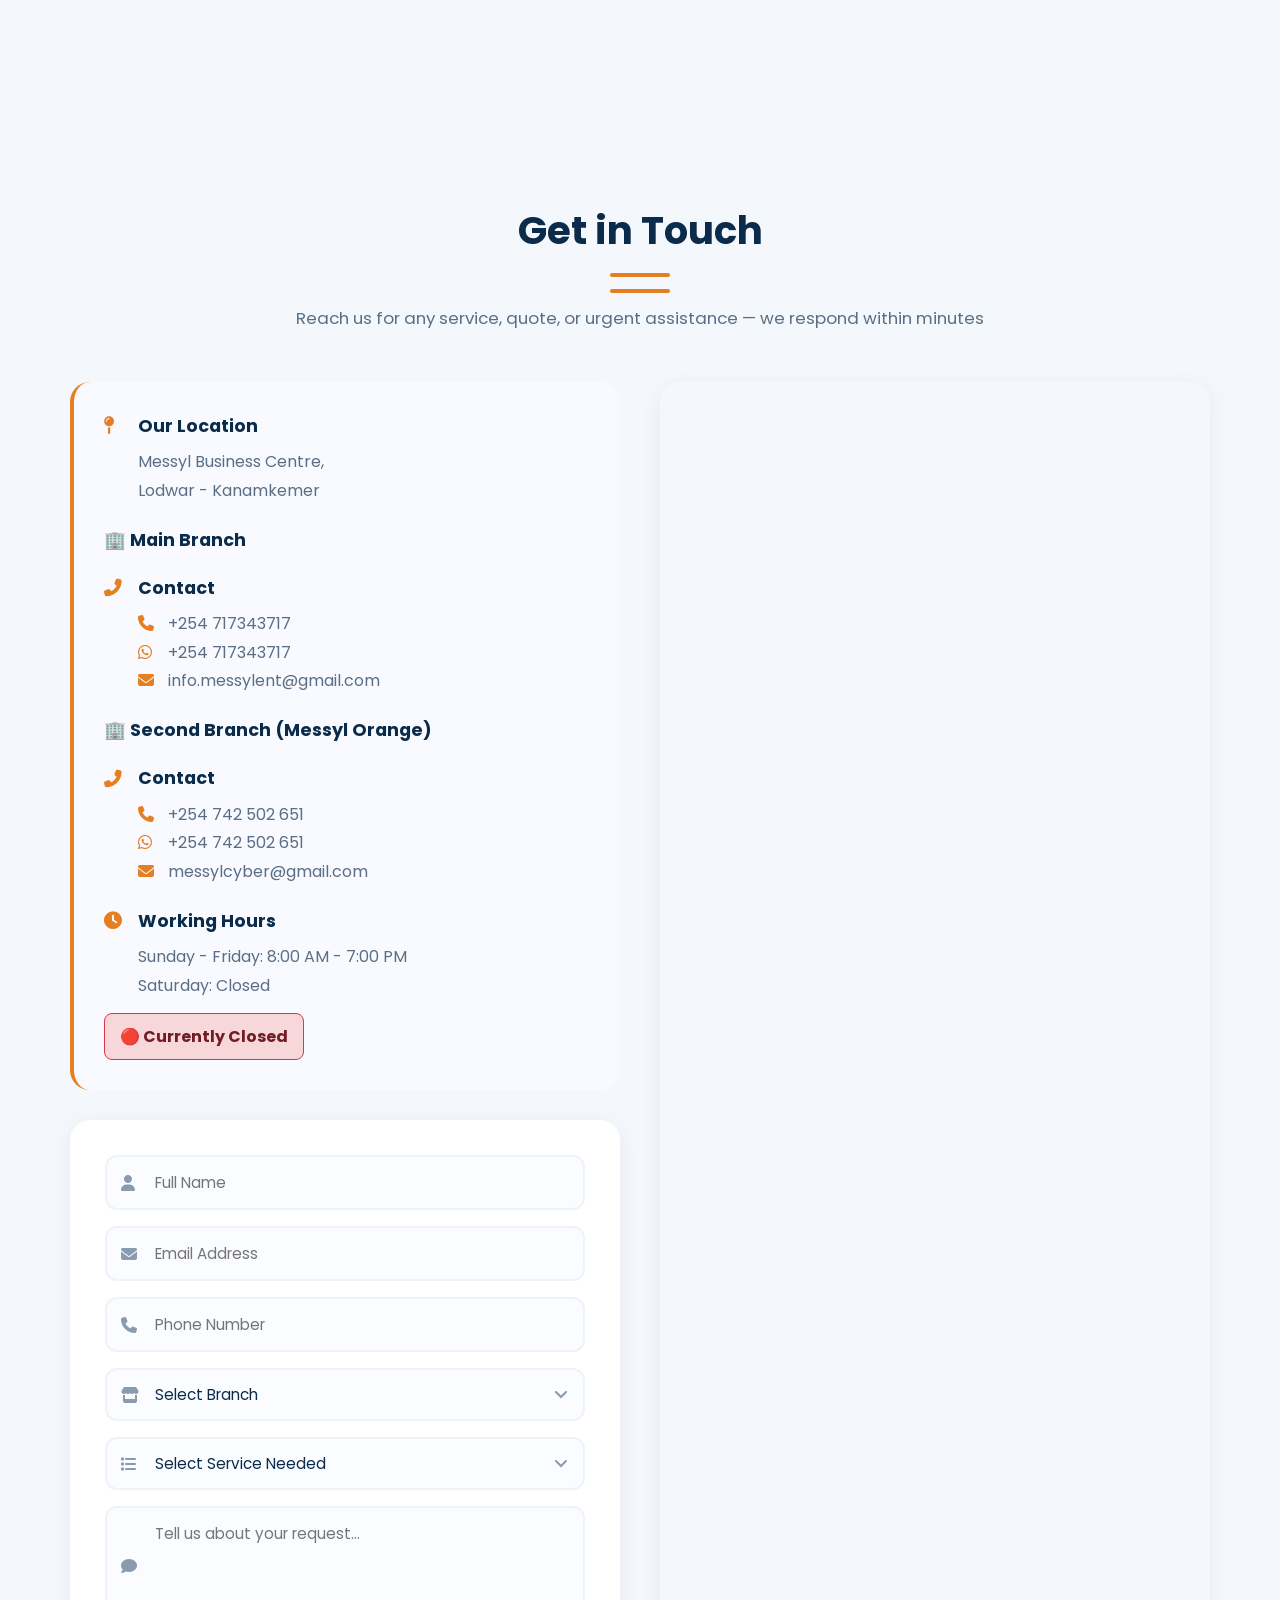
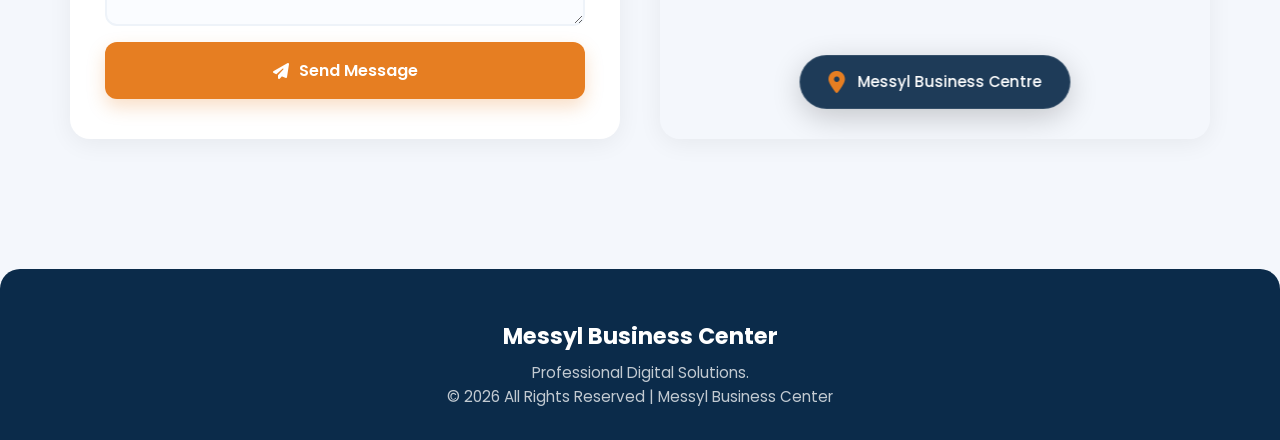
==== commit 0ec640d2: "Updated search functionality" ====
--- a/index.html
+++ b/index.html
@@ -98,11 +98,11 @@
 
             <div class="hero-slider" id="heroSlider">
                 <div class="slides-wrapper" id="slidesWrapper">
-                    <img class="slide active" src="images\slide1\advert.jpeg" alt="MBC Poster">
-                    <img class="slide" src="images\slide1\slide2.jpeg" alt="Team working in a digital hub">
-                    <img class="slide" src="https://images.unsplash.com/photo-1552664730-d307ca884978?ixlib=rb-4.0.3&auto=format&fit=crop&w=800&q=80" alt="Business professionals collaborating">
-                    <img class="slide" src="https://images.unsplash.com/photo-1524178232363-1fb2b075b655?ixlib=rb-4.0.3&auto=format&fit=crop&w=800&q=80" alt="Student using digital services">
+                    <img class="slide" src="images\slide1\slide2.png" alt="Team working in a digital hub">
+                    <img class="slide active" src="images\slide1\slide4.jpeg" alt="MBC Poster">
+                    <img class="slide" src="images\slide1\slide3.png" alt="Business professionals collaborating">
                     <img class="slide" src="https://images.unsplash.com/photo-1531482615713-2afd69097998?ixlib=rb-4.0.3&auto=format&fit=crop&w=800&q=80" alt="Laptop and coffee shop environment">
+                    
                 </div>
                 <div class="slider-dots" id="sliderDots"></div>
             </div>
--- a/style.css
+++ b/style.css
@@ -551,6 +551,7 @@
     padding: 20px 0 10px;
     gap: 30px;
     animation: fadeInUp 0.9s ease;
+    
 }
 
 .hero-text {
